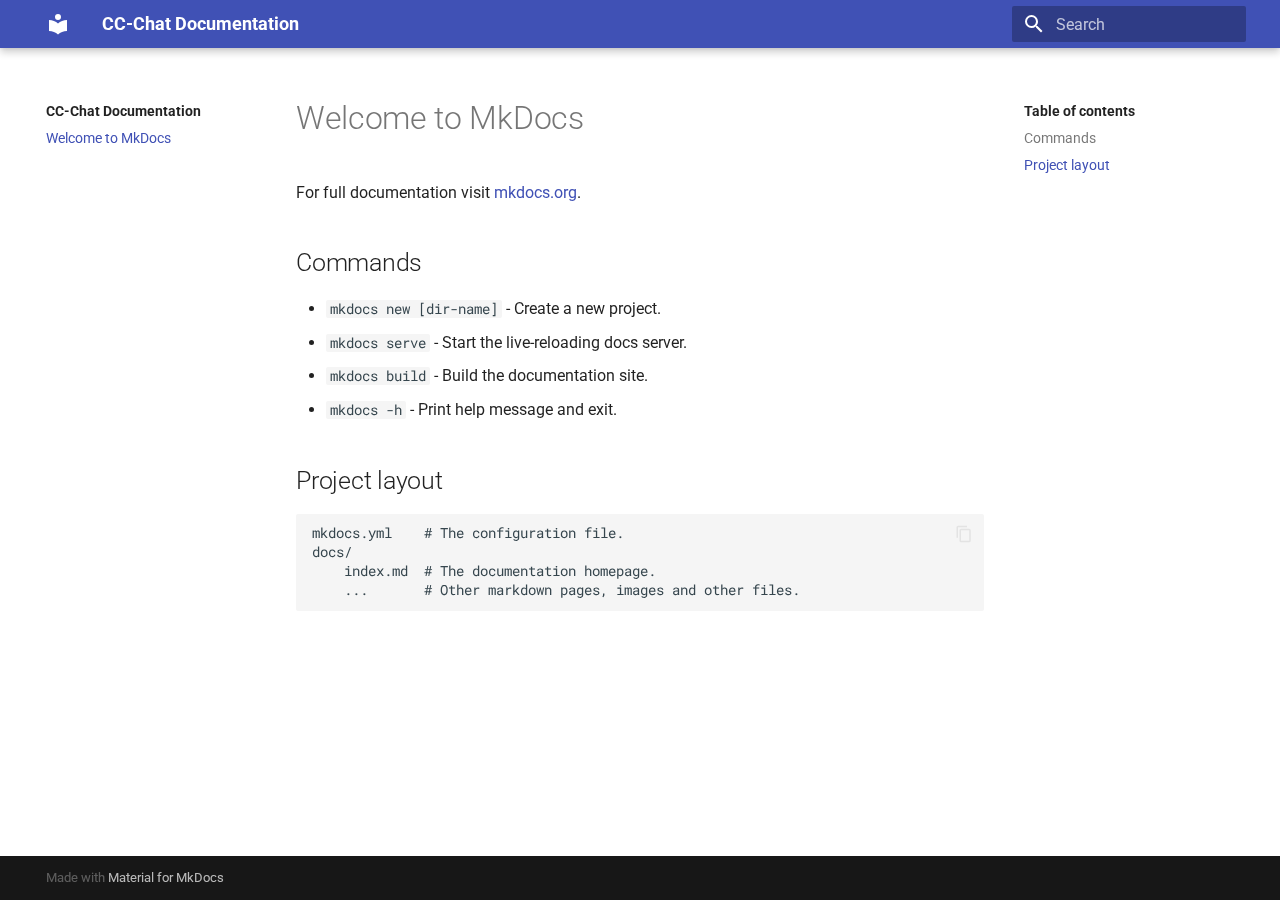
==== index.html @ 6a6eb627 "Deployed a7dd0ce with MkDocs version: 1.3.0" ====
<!doctype html>
<html lang="en" class="no-js">
  <head>
    
      <meta charset="utf-8">
      <meta name="viewport" content="width=device-width,initial-scale=1">
      
      
      
      <link rel="icon" href="assets/images/favicon.png">
      <meta name="generator" content="mkdocs-1.3.0, mkdocs-material-8.2.9">
    
    
      
        <title>CC-Chat Documentation</title>
      
    
    
      <link rel="stylesheet" href="assets/stylesheets/main.120efc48.min.css">
      
        
        <link rel="stylesheet" href="assets/stylesheets/palette.9647289d.min.css">
        
      
    
    
    
      
        
        
        <link rel="preconnect" href="https://fonts.gstatic.com" crossorigin>
        <link rel="stylesheet" href="https://fonts.googleapis.com/css?family=Roboto:300,300i,400,400i,700,700i%7CRoboto+Mono:400,400i,700,700i&display=fallback">
        <style>:root{--md-text-font:"Roboto";--md-code-font:"Roboto Mono"}</style>
      
    
    
    <script>__md_scope=new URL(".",location),__md_get=(e,_=localStorage,t=__md_scope)=>JSON.parse(_.getItem(t.pathname+"."+e)),__md_set=(e,_,t=localStorage,a=__md_scope)=>{try{t.setItem(a.pathname+"."+e,JSON.stringify(_))}catch(e){}}</script>
    
      

    
    
  </head>
  
  
    
    
    
    
    
    <body dir="ltr" data-md-color-scheme="" data-md-color-primary="none" data-md-color-accent="none">
  
    
    
    <input class="md-toggle" data-md-toggle="drawer" type="checkbox" id="__drawer" autocomplete="off">
    <input class="md-toggle" data-md-toggle="search" type="checkbox" id="__search" autocomplete="off">
    <label class="md-overlay" for="__drawer"></label>
    <div data-md-component="skip">
      
        
        <a href="#welcome-to-mkdocs" class="md-skip">
          Skip to content
        </a>
      
    </div>
    <div data-md-component="announce">
      
    </div>
    
    
      

<header class="md-header" data-md-component="header">
  <nav class="md-header__inner md-grid" aria-label="Header">
    <a href="." title="CC-Chat Documentation" class="md-header__button md-logo" aria-label="CC-Chat Documentation" data-md-component="logo">
      
  
  <svg xmlns="http://www.w3.org/2000/svg" viewBox="0 0 24 24"><path d="M12 8a3 3 0 0 0 3-3 3 3 0 0 0-3-3 3 3 0 0 0-3 3 3 3 0 0 0 3 3m0 3.54C9.64 9.35 6.5 8 3 8v11c3.5 0 6.64 1.35 9 3.54 2.36-2.19 5.5-3.54 9-3.54V8c-3.5 0-6.64 1.35-9 3.54Z"/></svg>

    </a>
    <label class="md-header__button md-icon" for="__drawer">
      <svg xmlns="http://www.w3.org/2000/svg" viewBox="0 0 24 24"><path d="M3 6h18v2H3V6m0 5h18v2H3v-2m0 5h18v2H3v-2Z"/></svg>
    </label>
    <div class="md-header__title" data-md-component="header-title">
      <div class="md-header__ellipsis">
        <div class="md-header__topic">
          <span class="md-ellipsis">
            CC-Chat Documentation
          </span>
        </div>
        <div class="md-header__topic" data-md-component="header-topic">
          <span class="md-ellipsis">
            
              Welcome to MkDocs
            
          </span>
        </div>
      </div>
    </div>
    
    
    
      <label class="md-header__button md-icon" for="__search">
        <svg xmlns="http://www.w3.org/2000/svg" viewBox="0 0 24 24"><path d="M9.5 3A6.5 6.5 0 0 1 16 9.5c0 1.61-.59 3.09-1.56 4.23l.27.27h.79l5 5-1.5 1.5-5-5v-.79l-.27-.27A6.516 6.516 0 0 1 9.5 16 6.5 6.5 0 0 1 3 9.5 6.5 6.5 0 0 1 9.5 3m0 2C7 5 5 7 5 9.5S7 14 9.5 14 14 12 14 9.5 12 5 9.5 5Z"/></svg>
      </label>
      <div class="md-search" data-md-component="search" role="dialog">
  <label class="md-search__overlay" for="__search"></label>
  <div class="md-search__inner" role="search">
    <form class="md-search__form" name="search">
      <input type="text" class="md-search__input" name="query" aria-label="Search" placeholder="Search" autocapitalize="off" autocorrect="off" autocomplete="off" spellcheck="false" data-md-component="search-query" required>
      <label class="md-search__icon md-icon" for="__search">
        <svg xmlns="http://www.w3.org/2000/svg" viewBox="0 0 24 24"><path d="M9.5 3A6.5 6.5 0 0 1 16 9.5c0 1.61-.59 3.09-1.56 4.23l.27.27h.79l5 5-1.5 1.5-5-5v-.79l-.27-.27A6.516 6.516 0 0 1 9.5 16 6.5 6.5 0 0 1 3 9.5 6.5 6.5 0 0 1 9.5 3m0 2C7 5 5 7 5 9.5S7 14 9.5 14 14 12 14 9.5 12 5 9.5 5Z"/></svg>
        <svg xmlns="http://www.w3.org/2000/svg" viewBox="0 0 24 24"><path d="M20 11v2H8l5.5 5.5-1.42 1.42L4.16 12l7.92-7.92L13.5 5.5 8 11h12Z"/></svg>
      </label>
      <nav class="md-search__options" aria-label="Search">
        
        <button type="reset" class="md-search__icon md-icon" aria-label="Clear" tabindex="-1">
          <svg xmlns="http://www.w3.org/2000/svg" viewBox="0 0 24 24"><path d="M19 6.41 17.59 5 12 10.59 6.41 5 5 6.41 10.59 12 5 17.59 6.41 19 12 13.41 17.59 19 19 17.59 13.41 12 19 6.41Z"/></svg>
        </button>
      </nav>
      
    </form>
    <div class="md-search__output">
      <div class="md-search__scrollwrap" data-md-scrollfix>
        <div class="md-search-result" data-md-component="search-result">
          <div class="md-search-result__meta">
            Initializing search
          </div>
          <ol class="md-search-result__list"></ol>
        </div>
      </div>
    </div>
  </div>
</div>
    
    
  </nav>
  
</header>
    
    <div class="md-container" data-md-component="container">
      
      
        
          
        
      
      <main class="md-main" data-md-component="main">
        <div class="md-main__inner md-grid">
          
            
              
              <div class="md-sidebar md-sidebar--primary" data-md-component="sidebar" data-md-type="navigation" >
                <div class="md-sidebar__scrollwrap">
                  <div class="md-sidebar__inner">
                    


<nav class="md-nav md-nav--primary" aria-label="Navigation" data-md-level="0">
  <label class="md-nav__title" for="__drawer">
    <a href="." title="CC-Chat Documentation" class="md-nav__button md-logo" aria-label="CC-Chat Documentation" data-md-component="logo">
      
  
  <svg xmlns="http://www.w3.org/2000/svg" viewBox="0 0 24 24"><path d="M12 8a3 3 0 0 0 3-3 3 3 0 0 0-3-3 3 3 0 0 0-3 3 3 3 0 0 0 3 3m0 3.54C9.64 9.35 6.5 8 3 8v11c3.5 0 6.64 1.35 9 3.54 2.36-2.19 5.5-3.54 9-3.54V8c-3.5 0-6.64 1.35-9 3.54Z"/></svg>

    </a>
    CC-Chat Documentation
  </label>
  
  <ul class="md-nav__list" data-md-scrollfix>
    
      
      
      

  
  
    
  
  
    <li class="md-nav__item md-nav__item--active">
      
      <input class="md-nav__toggle md-toggle" data-md-toggle="toc" type="checkbox" id="__toc">
      
      
        
      
      
        <label class="md-nav__link md-nav__link--active" for="__toc">
          Welcome to MkDocs
          <span class="md-nav__icon md-icon"></span>
        </label>
      
      <a href="." class="md-nav__link md-nav__link--active">
        Welcome to MkDocs
      </a>
      
        

<nav class="md-nav md-nav--secondary" aria-label="Table of contents">
  
  
  
    
  
  
    <label class="md-nav__title" for="__toc">
      <span class="md-nav__icon md-icon"></span>
      Table of contents
    </label>
    <ul class="md-nav__list" data-md-component="toc" data-md-scrollfix>
      
        <li class="md-nav__item">
  <a href="#commands" class="md-nav__link">
    Commands
  </a>
  
</li>
      
        <li class="md-nav__item">
  <a href="#project-layout" class="md-nav__link">
    Project layout
  </a>
  
</li>
      
    </ul>
  
</nav>
      
    </li>
  

    
  </ul>
</nav>
                  </div>
                </div>
              </div>
            
            
              
              <div class="md-sidebar md-sidebar--secondary" data-md-component="sidebar" data-md-type="toc" >
                <div class="md-sidebar__scrollwrap">
                  <div class="md-sidebar__inner">
                    

<nav class="md-nav md-nav--secondary" aria-label="Table of contents">
  
  
  
    
  
  
    <label class="md-nav__title" for="__toc">
      <span class="md-nav__icon md-icon"></span>
      Table of contents
    </label>
    <ul class="md-nav__list" data-md-component="toc" data-md-scrollfix>
      
        <li class="md-nav__item">
  <a href="#commands" class="md-nav__link">
    Commands
  </a>
  
</li>
      
        <li class="md-nav__item">
  <a href="#project-layout" class="md-nav__link">
    Project layout
  </a>
  
</li>
      
    </ul>
  
</nav>
                  </div>
                </div>
              </div>
            
          
          <div class="md-content" data-md-component="content">
            <article class="md-content__inner md-typeset">
              
                


<h1 id="welcome-to-mkdocs">Welcome to MkDocs</h1>
<p>For full documentation visit <a href="https://www.mkdocs.org">mkdocs.org</a>.</p>
<h2 id="commands">Commands</h2>
<ul>
<li><code>mkdocs new [dir-name]</code> - Create a new project.</li>
<li><code>mkdocs serve</code> - Start the live-reloading docs server.</li>
<li><code>mkdocs build</code> - Build the documentation site.</li>
<li><code>mkdocs -h</code> - Print help message and exit.</li>
</ul>
<h2 id="project-layout">Project layout</h2>
<pre><code>mkdocs.yml    # The configuration file.
docs/
    index.md  # The documentation homepage.
    ...       # Other markdown pages, images and other files.
</code></pre>

              
            </article>
          </div>
        </div>
        
      </main>
      
        <footer class="md-footer">
  
  <div class="md-footer-meta md-typeset">
    <div class="md-footer-meta__inner md-grid">
      <div class="md-copyright">
  
  
    Made with
    <a href="https://squidfunk.github.io/mkdocs-material/" target="_blank" rel="noopener">
      Material for MkDocs
    </a>
  
</div>
      
    </div>
  </div>
</footer>
      
    </div>
    <div class="md-dialog" data-md-component="dialog">
      <div class="md-dialog__inner md-typeset"></div>
    </div>
    <script id="__config" type="application/json">{"base": ".", "features": [], "search": "assets/javascripts/workers/search.2a1c317c.min.js", "translations": {"clipboard.copied": "Copied to clipboard", "clipboard.copy": "Copy to clipboard", "search.config.lang": "en", "search.config.pipeline": "trimmer, stopWordFilter", "search.config.separator": "[\\s\\-]+", "search.placeholder": "Search", "search.result.more.one": "1 more on this page", "search.result.more.other": "# more on this page", "search.result.none": "No matching documents", "search.result.one": "1 matching document", "search.result.other": "# matching documents", "search.result.placeholder": "Type to start searching", "search.result.term.missing": "Missing", "select.version.title": "Select version"}}</script>
    
    
      <script src="assets/javascripts/bundle.6e54b5cd.min.js"></script>
      
    
  </body>
</html>
---- assets/stylesheets/main.120efc48.min.css ----
@charset "UTF-8";html{-webkit-text-size-adjust:none;-moz-text-size-adjust:none;-ms-text-size-adjust:none;text-size-adjust:none;box-sizing:border-box}*,:after,:before{box-sizing:inherit}@media (prefers-reduced-motion){*,:after,:before{transition:none!important}}body{margin:0}a,button,input,label{-webkit-tap-highlight-color:transparent}a{color:inherit;text-decoration:none}hr{border:0;box-sizing:initial;display:block;height:.05rem;overflow:visible;padding:0}small{font-size:80%}sub,sup{line-height:1em}img{border-style:none}table{border-collapse:initial;border-spacing:0}td,th{font-weight:400;vertical-align:top}button{background:transparent;border:0;font-family:inherit;font-size:inherit;margin:0;padding:0}input{border:0;outline:none}:root{--md-default-fg-color:rgba(0,0,0,.87);--md-default-fg-color--light:rgba(0,0,0,.54);--md-default-fg-color--lighter:rgba(0,0,0,.32);--md-default-fg-color--lightest:rgba(0,0,0,.07);--md-default-bg-color:#fff;--md-default-bg-color--light:hsla(0,0%,100%,.7);--md-default-bg-color--lighter:hsla(0,0%,100%,.3);--md-default-bg-color--lightest:hsla(0,0%,100%,.12);--md-primary-fg-color:#4051b5;--md-primary-fg-color--light:#5d6cc0;--md-primary-fg-color--dark:#303fa1;--md-primary-bg-color:#fff;--md-primary-bg-color--light:hsla(0,0%,100%,.7);--md-accent-fg-color:#526cfe;--md-accent-fg-color--transparent:rgba(82,108,254,.1);--md-accent-bg-color:#fff;--md-accent-bg-color--light:hsla(0,0%,100%,.7);--md-shadow-z1:0 0.2rem 0.5rem rgba(0,0,0,.05),0 0 0.05rem rgba(0,0,0,.1);--md-shadow-z2:0 0.2rem 0.5rem rgba(0,0,0,.1),0 0 0.05rem rgba(0,0,0,.25);--md-shadow-z3:0 0.2rem 0.5rem rgba(0,0,0,.2),0 0 0.05rem rgba(0,0,0,.35)}:root>*{--md-code-fg-color:#36464e;--md-code-bg-color:#f5f5f5;--md-code-hl-color:rgba(255,255,0,.5);--md-code-hl-number-color:#d52a2a;--md-code-hl-special-color:#db1457;--md-code-hl-function-color:#a846b9;--md-code-hl-constant-color:#6e59d9;--md-code-hl-keyword-color:#3f6ec6;--md-code-hl-string-color:#1c7d4d;--md-code-hl-name-color:var(--md-code-fg-color);--md-code-hl-operator-color:var(--md-default-fg-color--light);--md-code-hl-punctuation-color:var(--md-default-fg-color--light);--md-code-hl-comment-color:var(--md-default-fg-color--light);--md-code-hl-generic-color:var(--md-default-fg-color--light);--md-code-hl-variable-color:var(--md-default-fg-color--light);--md-typeset-color:var(--md-default-fg-color);--md-typeset-a-color:var(--md-primary-fg-color);--md-typeset-mark-color:rgba(255,255,0,.5);--md-typeset-del-color:rgba(245,80,61,.15);--md-typeset-ins-color:rgba(11,213,112,.15);--md-typeset-kbd-color:#fafafa;--md-typeset-kbd-accent-color:#fff;--md-typeset-kbd-border-color:#b8b8b8;--md-typeset-table-color:rgba(0,0,0,.12);--md-admonition-fg-color:var(--md-default-fg-color);--md-admonition-bg-color:var(--md-default-bg-color);--md-footer-fg-color:#fff;--md-footer-fg-color--light:hsla(0,0%,100%,.7);--md-footer-fg-color--lighter:hsla(0,0%,100%,.3);--md-footer-bg-color:rgba(0,0,0,.87);--md-footer-bg-color--dark:rgba(0,0,0,.32)}.md-icon svg{fill:currentcolor;display:block;height:1.2rem;width:1.2rem}body{-webkit-font-smoothing:antialiased;-moz-osx-font-smoothing:grayscale;--md-text-font-family:var(--md-text-font,_),-apple-system,BlinkMacSystemFont,Helvetica,Arial,sans-serif;--md-code-font-family:var(--md-code-font,_),SFMono-Regular,Consolas,Menlo,monospace}body,input{font-feature-settings:"kern","liga";font-family:var(--md-text-font-family)}body,code,input,kbd,pre{color:var(--md-typeset-color)}code,kbd,pre{font-feature-settings:"kern";font-family:var(--md-code-font-family)}:root{--md-typeset-table-sort-icon:url('data:image/svg+xml;charset=utf-8,<svg xmlns="http://www.w3.org/2000/svg" viewBox="0 0 24 24"><path d="m18 21-4-4h3V7h-3l4-4 4 4h-3v10h3M2 19v-2h10v2M2 13v-2h7v2M2 7V5h4v2H2Z"/></svg>');--md-typeset-table-sort-icon--asc:url('data:image/svg+xml;charset=utf-8,<svg xmlns="http://www.w3.org/2000/svg" viewBox="0 0 24 24"><path d="M19 17h3l-4 4-4-4h3V3h2M2 17h10v2H2M6 5v2H2V5m0 6h7v2H2v-2Z"/></svg>');--md-typeset-table-sort-icon--desc:url('data:image/svg+xml;charset=utf-8,<svg xmlns="http://www.w3.org/2000/svg" viewBox="0 0 24 24"><path d="M19 7h3l-4-4-4 4h3v14h2M2 17h10v2H2M6 5v2H2V5m0 6h7v2H2v-2Z"/></svg>')}.md-typeset{-webkit-print-color-adjust:exact;color-adjust:exact;font-size:.8rem;line-height:1.6}@media print{.md-typeset{font-size:.68rem}}.md-typeset blockquote,.md-typeset dl,.md-typeset figure,.md-typeset ol,.md-typeset pre,.md-typeset ul{margin-bottom:1em;margin-top:1em}.md-typeset h1{color:var(--md-default-fg-color--light);font-size:2em;line-height:1.3;margin:0 0 1.25em}.md-typeset h1,.md-typeset h2{font-weight:300;letter-spacing:-.01em}.md-typeset h2{font-size:1.5625em;line-height:1.4;margin:1.6em 0 .64em}.md-typeset h3{font-size:1.25em;font-weight:400;letter-spacing:-.01em;line-height:1.5;margin:1.6em 0 .8em}.md-typeset h2+h3{margin-top:.8em}.md-typeset h4{font-weight:700;letter-spacing:-.01em;margin:1em 0}.md-typeset h5,.md-typeset h6{color:var(--md-default-fg-color--light);font-size:.8em;font-weight:700;letter-spacing:-.01em;margin:1.25em 0}.md-typeset h5{text-transform:uppercase}.md-typeset hr{border-bottom:.05rem solid var(--md-default-fg-color--lightest);display:flow-root;margin:1.5em 0}.md-typeset a{color:var(--md-typeset-a-color);word-break:break-word}.md-typeset a,.md-typeset a:before{transition:color 125ms}.md-typeset a:focus,.md-typeset a:hover{color:var(--md-accent-fg-color)}.md-typeset a:focus code,.md-typeset a:hover code{background-color:var(--md-accent-fg-color--transparent)}.md-typeset a code{color:currentcolor;transition:background-color 125ms}.md-typeset a.focus-visible{outline-color:var(--md-accent-fg-color);outline-offset:.2rem}.md-typeset code,.md-typeset kbd,.md-typeset pre{color:var(--md-code-fg-color);direction:ltr}@media print{.md-typeset code,.md-typeset kbd,.md-typeset pre{white-space:pre-wrap}}.md-typeset code{background-color:var(--md-code-bg-color);border-radius:.1rem;-webkit-box-decoration-break:clone;box-decoration-break:clone;font-size:.85em;padding:0 .2941176471em;word-break:break-word}.md-typeset code:not(.focus-visible){-webkit-tap-highlight-color:transparent;outline:none}.md-typeset pre{display:flow-root;line-height:1.4;position:relative}.md-typeset pre>code{-webkit-box-decoration-break:slice;box-decoration-break:slice;box-shadow:none;display:block;margin:0;outline-color:var(--md-accent-fg-color);overflow:auto;padding:.7720588235em 1.1764705882em;scrollbar-color:var(--md-default-fg-color--lighter) transparent;scrollbar-width:thin;touch-action:auto;word-break:normal}.md-typeset pre>code:hover{scrollbar-color:var(--md-accent-fg-color) transparent}.md-typeset pre>code::-webkit-scrollbar{height:.2rem;width:.2rem}.md-typeset pre>code::-webkit-scrollbar-thumb{background-color:var(--md-default-fg-color--lighter)}.md-typeset pre>code::-webkit-scrollbar-thumb:hover{background-color:var(--md-accent-fg-color)}.md-typeset kbd{background-color:var(--md-typeset-kbd-color);border-radius:.1rem;box-shadow:0 .1rem 0 .05rem var(--md-typeset-kbd-border-color),0 .1rem 0 var(--md-typeset-kbd-border-color),0 -.1rem .2rem var(--md-typeset-kbd-accent-color) inset;color:var(--md-default-fg-color);display:inline-block;font-size:.75em;padding:0 .6666666667em;vertical-align:text-top;word-break:break-word}.md-typeset mark{background-color:var(--md-typeset-mark-color);-webkit-box-decoration-break:clone;box-decoration-break:clone;color:inherit;word-break:break-word}.md-typeset abbr{border-bottom:.05rem dotted var(--md-default-fg-color--light);cursor:help;text-decoration:none}@media (hover:none){.md-typeset abbr{position:relative}.md-typeset abbr[title]:-webkit-any(:focus,:hover):after{background-color:var(--md-default-fg-color);border-radius:.1rem;box-shadow:var(--md-shadow-z3);color:var(--md-default-bg-color);content:attr(title);display:inline-block;font-size:.7rem;margin-top:2em;max-width:80%;min-width:-webkit-max-content;min-width:max-content;padding:.2rem .3rem;position:absolute;width:auto}.md-typeset abbr[title]:-moz-any(:focus,:hover):after{background-color:var(--md-default-fg-color);border-radius:.1rem;box-shadow:var(--md-shadow-z3);color:var(--md-default-bg-color);content:attr(title);display:inline-block;font-size:.7rem;margin-top:2em;max-width:80%;min-width:-moz-max-content;min-width:max-content;padding:.2rem .3rem;position:absolute;width:auto}[dir=ltr] .md-typeset abbr[title]:-webkit-any(:focus,:hover):after{left:0}[dir=ltr] .md-typeset abbr[title]:-moz-any(:focus,:hover):after{left:0}[dir=ltr] .md-typeset abbr[title]:is(:focus,:hover):after{left:0}[dir=rtl] .md-typeset abbr[title]:-webkit-any(:focus,:hover):after{right:0}[dir=rtl] .md-typeset abbr[title]:-moz-any(:focus,:hover):after{right:0}[dir=rtl] .md-typeset abbr[title]:is(:focus,:hover):after{right:0}.md-typeset abbr[title]:is(:focus,:hover):after{background-color:var(--md-default-fg-color);border-radius:.1rem;box-shadow:var(--md-shadow-z3);color:var(--md-default-bg-color);content:attr(title);display:inline-block;font-size:.7rem;margin-top:2em;max-width:80%;min-width:-webkit-max-content;min-width:-moz-max-content;min-width:max-content;padding:.2rem .3rem;position:absolute;width:auto}}.md-typeset small{opacity:.75}[dir=ltr] .md-typeset sub,[dir=ltr] .md-typeset sup{margin-left:.078125em}[dir=rtl] .md-typeset sub,[dir=rtl] .md-typeset sup{margin-right:.078125em}[dir=ltr] .md-typeset blockquote{padding-left:.6rem}[dir=rtl] .md-typeset blockquote{padding-right:.6rem}[dir=ltr] .md-typeset blockquote{border-left:.2rem solid var(--md-default-fg-color--lighter)}[dir=rtl] .md-typeset blockquote{border-right:.2rem solid var(--md-default-fg-color--lighter)}.md-typeset blockquote{color:var(--md-default-fg-color--light);margin-left:0;margin-right:0}.md-typeset ul{list-style-type:disc}[dir=ltr] .md-typeset ol,[dir=ltr] .md-typeset ul{margin-left:.625em}[dir=rtl] .md-typeset ol,[dir=rtl] .md-typeset ul{margin-right:.625em}.md-typeset ol,.md-typeset ul{padding:0}.md-typeset ol:not([hidden]),.md-typeset ul:not([hidden]){display:flow-root}.md-typeset ol ol,.md-typeset ul ol{list-style-type:lower-alpha}.md-typeset ol ol ol,.md-typeset ul ol ol{list-style-type:lower-roman}[dir=ltr] .md-typeset ol li,[dir=ltr] .md-typeset ul li{margin-left:1.25em}[dir=rtl] .md-typeset ol li,[dir=rtl] .md-typeset ul li{margin-right:1.25em}.md-typeset ol li,.md-typeset ul li{margin-bottom:.5em}.md-typeset ol li blockquote,.md-typeset ol li p,.md-typeset ul li blockquote,.md-typeset ul li p{margin:.5em 0}.md-typeset ol li:last-child,.md-typeset ul li:last-child{margin-bottom:0}.md-typeset ol li :-webkit-any(ul,ol),.md-typeset ul li :-webkit-any(ul,ol){margin-bottom:.5em;margin-top:.5em}.md-typeset ol li :-moz-any(ul,ol),.md-typeset ul li :-moz-any(ul,ol){margin-bottom:.5em;margin-top:.5em}[dir=ltr] .md-typeset ol li :-webkit-any(ul,ol),[dir=ltr] .md-typeset ul li :-webkit-any(ul,ol){margin-left:.625em}[dir=ltr] .md-typeset ol li :-moz-any(ul,ol),[dir=ltr] .md-typeset ul li :-moz-any(ul,ol){margin-left:.625em}[dir=ltr] .md-typeset ol li :is(ul,ol),[dir=ltr] .md-typeset ul li :is(ul,ol){margin-left:.625em}[dir=rtl] .md-typeset ol li :-webkit-any(ul,ol),[dir=rtl] .md-typeset ul li :-webkit-any(ul,ol){margin-right:.625em}[dir=rtl] .md-typeset ol li :-moz-any(ul,ol),[dir=rtl] .md-typeset ul li :-moz-any(ul,ol){margin-right:.625em}[dir=rtl] .md-typeset ol li :is(ul,ol),[dir=rtl] .md-typeset ul li :is(ul,ol){margin-right:.625em}.md-typeset ol li :is(ul,ol),.md-typeset ul li :is(ul,ol){margin-bottom:.5em;margin-top:.5em}[dir=ltr] .md-typeset dd{margin-left:1.875em}[dir=rtl] .md-typeset dd{margin-right:1.875em}.md-typeset dd{margin-bottom:1.5em;margin-top:1em}.md-typeset img,.md-typeset svg{height:auto;max-width:100%}.md-typeset img[align=left],.md-typeset svg[align=left]{margin:1em 1em 1em 0}.md-typeset img[align=right],.md-typeset svg[align=right]{margin:1em 0 1em 1em}.md-typeset img[align]:only-child,.md-typeset svg[align]:only-child{margin-top:0}.md-typeset img[src$="#only-dark"]{display:none}.md-typeset figure{display:flow-root;margin:1em auto;max-width:100%;text-align:center;width:-webkit-fit-content;width:-moz-fit-content;width:fit-content}.md-typeset figure img{display:block}.md-typeset figcaption{font-style:italic;margin:1em auto;max-width:24rem}.md-typeset iframe{max-width:100%}.md-typeset table:not([class]){background-color:var(--md-default-bg-color);border:.05rem solid var(--md-typeset-table-color);border-radius:.1rem;display:inline-block;font-size:.64rem;max-width:100%;overflow:auto;touch-action:auto}@media print{.md-typeset table:not([class]){display:table}}.md-typeset table:not([class])+*{margin-top:1.5em}.md-typeset table:not([class]) :-webkit-any(th,td)>:first-child{margin-top:0}.md-typeset table:not([class]) :-moz-any(th,td)>:first-child{margin-top:0}.md-typeset table:not([class]) :is(th,td)>:first-child{margin-top:0}.md-typeset table:not([class]) :-webkit-any(th,td)>:last-child{margin-bottom:0}.md-typeset table:not([class]) :-moz-any(th,td)>:last-child{margin-bottom:0}.md-typeset table:not([class]) :is(th,td)>:last-child{margin-bottom:0}.md-typeset table:not([class]) :-webkit-any(th,td):not([align]){text-align:left}.md-typeset table:not([class]) :-moz-any(th,td):not([align]){text-align:left}.md-typeset table:not([class]) :is(th,td):not([align]){text-align:left}[dir=rtl] .md-typeset table:not([class]) :-webkit-any(th,td):not([align]){text-align:right}[dir=rtl] .md-typeset table:not([class]) :-moz-any(th,td):not([align]){text-align:right}[dir=rtl] .md-typeset table:not([class]) :is(th,td):not([align]){text-align:right}.md-typeset table:not([class]) th{font-weight:700;min-width:5rem;padding:.9375em 1.25em;vertical-align:top}.md-typeset table:not([class]) th a{color:inherit}.md-typeset table:not([class]) td{border-top:.05rem solid var(--md-typeset-table-color);padding:.9375em 1.25em;vertical-align:top}.md-typeset table:not([class]) tbody tr{transition:background-color 125ms}.md-typeset table:not([class]) tbody tr:hover{background-color:rgba(0,0,0,.035);box-shadow:0 .05rem 0 var(--md-default-bg-color) inset}.md-typeset table:not([class]) a{word-break:normal}.md-typeset table th[role=columnheader]{cursor:pointer}[dir=ltr] .md-typeset table th[role=columnheader]:after{margin-left:.5em}[dir=rtl] .md-typeset table th[role=columnheader]:after{margin-right:.5em}.md-typeset table th[role=columnheader]:after{content:"";display:inline-block;height:1.2em;-webkit-mask-image:var(--md-typeset-table-sort-icon);mask-image:var(--md-typeset-table-sort-icon);-webkit-mask-repeat:no-repeat;mask-repeat:no-repeat;-webkit-mask-size:contain;mask-size:contain;transition:background-color 125ms;vertical-align:text-bottom;width:1.2em}.md-typeset table th[role=columnheader]:hover:after{background-color:var(--md-default-fg-color--lighter)}.md-typeset table th[role=columnheader][aria-sort=ascending]:after{background-color:var(--md-default-fg-color--light);-webkit-mask-image:var(--md-typeset-table-sort-icon--asc);mask-image:var(--md-typeset-table-sort-icon--asc)}.md-typeset table th[role=columnheader][aria-sort=descending]:after{background-color:var(--md-default-fg-color--light);-webkit-mask-image:var(--md-typeset-table-sort-icon--desc);mask-image:var(--md-typeset-table-sort-icon--desc)}.md-typeset__scrollwrap{margin:1em -.8rem;overflow-x:auto;touch-action:auto}.md-typeset__table{display:inline-block;margin-bottom:.5em;padding:0 .8rem}@media print{.md-typeset__table{display:block}}html .md-typeset__table table{display:table;margin:0;overflow:hidden;width:100%}@media screen and (max-width:44.9375em){.md-content__inner>pre{margin:1em -.8rem}.md-content__inner>pre code{border-radius:0}}.md-banner{background-color:var(--md-footer-bg-color);color:var(--md-footer-fg-color);overflow:auto}@media print{.md-banner{display:none}}.md-banner--warning{background:var(--md-typeset-mark-color);color:var(--md-default-fg-color)}.md-banner__inner{font-size:.7rem;margin:.6rem auto;padding:0 .8rem}html{font-size:125%;height:100%;overflow-x:hidden}@media screen and (min-width:100em){html{font-size:137.5%}}@media screen and (min-width:125em){html{font-size:150%}}body{background-color:var(--md-default-bg-color);display:flex;flex-direction:column;font-size:.5rem;min-height:100%;position:relative;width:100%}@media print{body{display:block}}@media screen and (max-width:59.9375em){body[data-md-state=lock]{position:fixed}}.md-grid{margin-left:auto;margin-right:auto;max-width:61rem}.md-container{display:flex;flex-direction:column;flex-grow:1}@media print{.md-container{display:block}}.md-main{flex-grow:1}.md-main__inner{display:flex;height:100%;margin-top:1.5rem}.md-ellipsis{overflow:hidden;text-overflow:ellipsis;white-space:nowrap}.md-toggle{display:none}.md-option{height:0;opacity:0;position:absolute;width:0}.md-option:checked+label:not([hidden]){display:block}.md-option.focus-visible+label{outline-color:var(--md-accent-fg-color);outline-style:auto}.md-skip{background-color:var(--md-default-fg-color);border-radius:.1rem;color:var(--md-default-bg-color);font-size:.64rem;margin:.5rem;opacity:0;outline-color:var(--md-accent-fg-color);padding:.3rem .5rem;position:fixed;transform:translateY(.4rem);z-index:-1}.md-skip:focus{opacity:1;transform:translateY(0);transition:transform .25s cubic-bezier(.4,0,.2,1),opacity 175ms 75ms;z-index:10}@page{margin:25mm}:root{--md-clipboard-icon:url('data:image/svg+xml;charset=utf-8,<svg xmlns="http://www.w3.org/2000/svg" viewBox="0 0 24 24"><path d="M19 21H8V7h11m0-2H8a2 2 0 0 0-2 2v14a2 2 0 0 0 2 2h11a2 2 0 0 0 2-2V7a2 2 0 0 0-2-2m-3-4H4a2 2 0 0 0-2 2v14h2V3h12V1Z"/></svg>')}.md-clipboard{border-radius:.1rem;color:var(--md-default-fg-color--lightest);cursor:pointer;height:1.5em;outline-color:var(--md-accent-fg-color);outline-offset:.1rem;position:absolute;right:.5em;top:.5em;transition:color .25s;width:1.5em;z-index:1}@media print{.md-clipboard{display:none}}.md-clipboard:not(.focus-visible){-webkit-tap-highlight-color:transparent;outline:none}:hover>.md-clipboard{color:var(--md-default-fg-color--light)}.md-clipboard:-webkit-any(:focus,:hover){color:var(--md-accent-fg-color)}.md-clipboard:-moz-any(:focus,:hover){color:var(--md-accent-fg-color)}.md-clipboard:is(:focus,:hover){color:var(--md-accent-fg-color)}.md-clipboard:after{background-color:currentcolor;content:"";display:block;height:1.125em;margin:0 auto;-webkit-mask-image:var(--md-clipboard-icon);mask-image:var(--md-clipboard-icon);-webkit-mask-repeat:no-repeat;mask-repeat:no-repeat;-webkit-mask-size:contain;mask-size:contain;width:1.125em}.md-clipboard--inline{cursor:pointer}.md-clipboard--inline code{transition:color .25s,background-color .25s}.md-clipboard--inline:-webkit-any(:focus,:hover) code{background-color:var(--md-accent-fg-color--transparent);color:var(--md-accent-fg-color)}.md-clipboard--inline:-moz-any(:focus,:hover) code{background-color:var(--md-accent-fg-color--transparent);color:var(--md-accent-fg-color)}.md-clipboard--inline:is(:focus,:hover) code{background-color:var(--md-accent-fg-color--transparent);color:var(--md-accent-fg-color)}.md-content{flex-grow:1;min-width:0}.md-content__inner{margin:0 .8rem 1.2rem;padding-top:.6rem}@media screen and (min-width:76.25em){[dir=ltr] .md-sidebar--primary:not([hidden])~.md-content>.md-content__inner{margin-left:1.2rem}[dir=ltr] .md-sidebar--secondary:not([hidden])~.md-content>.md-content__inner,[dir=rtl] .md-sidebar--primary:not([hidden])~.md-content>.md-content__inner{margin-right:1.2rem}[dir=rtl] .md-sidebar--secondary:not([hidden])~.md-content>.md-content__inner{margin-left:1.2rem}}.md-content__inner:before{content:"";display:block;height:.4rem}.md-content__inner>:last-child{margin-bottom:0}[dir=ltr] .md-content__button{margin-left:.4rem}[dir=rtl] .md-content__button{margin-right:.4rem}.md-content__button{float:right;margin:.4rem 0;padding:0}@media print{.md-content__button{display:none}}[dir=rtl] .md-content__button{float:left}.md-typeset .md-content__button{color:var(--md-default-fg-color--lighter)}.md-content__button svg{display:inline;vertical-align:top}[dir=rtl] .md-content__button svg{transform:scaleX(-1)}[dir=ltr] .md-dialog{right:.8rem}[dir=rtl] .md-dialog{left:.8rem}.md-dialog{background-color:var(--md-default-fg-color);border-radius:.1rem;bottom:.8rem;box-shadow:var(--md-shadow-z3);min-width:11.1rem;opacity:0;padding:.4rem .6rem;pointer-events:none;position:fixed;transform:translateY(100%);transition:transform 0ms .4s,opacity .4s;z-index:4}@media print{.md-dialog{display:none}}.md-dialog[data-md-state=open]{opacity:1;pointer-events:auto;transform:translateY(0);transition:transform .4s cubic-bezier(.075,.85,.175,1),opacity .4s}.md-dialog__inner{color:var(--md-default-bg-color);font-size:.7rem}.md-footer{background-color:var(--md-footer-bg-color);color:var(--md-footer-fg-color)}@media print{.md-footer{display:none}}.md-footer__inner{display:flex;justify-content:space-between;overflow:auto;padding:.2rem}.md-footer__link{display:flex;flex-grow:0.01;outline-color:var(--md-accent-fg-color);overflow:hidden;padding-bottom:.4rem;padding-top:1.4rem;transition:opacity .25s}.md-footer__link:-webkit-any(:focus,:hover){opacity:.7}.md-footer__link:-moz-any(:focus,:hover){opacity:.7}.md-footer__link:is(:focus,:hover){opacity:.7}[dir=rtl] .md-footer__link svg{transform:scaleX(-1)}@media screen and (max-width:44.9375em){.md-footer__link--prev .md-footer__title{display:none}}[dir=ltr] .md-footer__link--next{margin-left:auto}[dir=rtl] .md-footer__link--next{margin-right:auto}.md-footer__link--next{text-align:right}[dir=rtl] .md-footer__link--next{text-align:left}.md-footer__title{flex-grow:1;font-size:.9rem;line-height:2.4rem;max-width:calc(100% - 2.4rem);padding:0 1rem;position:relative}.md-footer__button{margin:.2rem;padding:.4rem}.md-footer__direction{font-size:.64rem;left:0;margin-top:-1rem;opacity:.7;padding:0 1rem;position:absolute;right:0}.md-footer-meta{background-color:var(--md-footer-bg-color--dark)}.md-footer-meta__inner{display:flex;flex-wrap:wrap;justify-content:space-between;padding:.2rem}html .md-footer-meta.md-typeset a{color:var(--md-footer-fg-color--light)}html .md-footer-meta.md-typeset a:-webkit-any(:focus,:hover){color:var(--md-footer-fg-color)}html .md-footer-meta.md-typeset a:-moz-any(:focus,:hover){color:var(--md-footer-fg-color)}html .md-footer-meta.md-typeset a:is(:focus,:hover){color:var(--md-footer-fg-color)}.md-copyright{color:var(--md-footer-fg-color--lighter);font-size:.64rem;margin:auto .6rem;padding:.4rem 0;width:100%}@media screen and (min-width:45em){.md-copyright{width:auto}}.md-copyright__highlight{color:var(--md-footer-fg-color--light)}.md-social{margin:0 .4rem;padding:.2rem 0 .6rem}@media screen and (min-width:45em){.md-social{padding:.6rem 0}}.md-social__link{display:inline-block;height:1.6rem;text-align:center;width:1.6rem}.md-social__link:before{line-height:1.9}.md-social__link svg{fill:currentcolor;max-height:.8rem;vertical-align:-25%}.md-typeset .md-button{border:.1rem solid;border-radius:.1rem;color:var(--md-primary-fg-color);cursor:pointer;display:inline-block;font-weight:700;padding:.625em 2em;transition:color 125ms,background-color 125ms,border-color 125ms}.md-typeset .md-button--primary{background-color:var(--md-primary-fg-color);border-color:var(--md-primary-fg-color);color:var(--md-primary-bg-color)}.md-typeset .md-button:-webkit-any(:focus,:hover){background-color:var(--md-accent-fg-color);border-color:var(--md-accent-fg-color);color:var(--md-accent-bg-color)}.md-typeset .md-button:-moz-any(:focus,:hover){background-color:var(--md-accent-fg-color);border-color:var(--md-accent-fg-color);color:var(--md-accent-bg-color)}.md-typeset .md-button:is(:focus,:hover){background-color:var(--md-accent-fg-color);border-color:var(--md-accent-fg-color);color:var(--md-accent-bg-color)}[dir=ltr] .md-typeset .md-input{border-top-left-radius:.1rem}[dir=ltr] .md-typeset .md-input,[dir=rtl] .md-typeset .md-input{border-top-right-radius:.1rem}[dir=rtl] .md-typeset .md-input{border-top-left-radius:.1rem}.md-typeset .md-input{border-bottom:.1rem solid var(--md-default-fg-color--lighter);box-shadow:var(--md-shadow-z1);font-size:.8rem;height:1.8rem;padding:0 .6rem;transition:border .25s,box-shadow .25s}.md-typeset .md-input:-webkit-any(:focus,:hover){border-bottom-color:var(--md-accent-fg-color);box-shadow:var(--md-shadow-z2)}.md-typeset .md-input:-moz-any(:focus,:hover){border-bottom-color:var(--md-accent-fg-color);box-shadow:var(--md-shadow-z2)}.md-typeset .md-input:is(:focus,:hover){border-bottom-color:var(--md-accent-fg-color);box-shadow:var(--md-shadow-z2)}.md-typeset .md-input--stretch{width:100%}.md-header{background-color:var(--md-primary-fg-color);box-shadow:0 0 .2rem transparent,0 .2rem .4rem transparent;color:var(--md-primary-bg-color);left:0;position:-webkit-sticky;position:sticky;right:0;top:0;z-index:4}@media print{.md-header{display:none}}.md-header[data-md-state=shadow]{box-shadow:0 0 .2rem rgba(0,0,0,.1),0 .2rem .4rem rgba(0,0,0,.2);transition:transform .25s cubic-bezier(.1,.7,.1,1),box-shadow .25s}.md-header[data-md-state=hidden]{transform:translateY(-100%);transition:transform .25s cubic-bezier(.8,0,.6,1),box-shadow .25s}.md-header__inner{align-items:center;display:flex;padding:0 .2rem}.md-header__button{color:currentcolor;cursor:pointer;margin:.2rem;outline-color:var(--md-accent-fg-color);padding:.4rem;position:relative;transition:opacity .25s;vertical-align:middle;z-index:1}.md-header__button:hover{opacity:.7}.md-header__button:not([hidden]){display:inline-block}.md-header__button:not(.focus-visible){-webkit-tap-highlight-color:transparent;outline:none}.md-header__button.md-logo{margin:.2rem;padding:.4rem}@media screen and (max-width:76.1875em){.md-header__button.md-logo{display:none}}.md-header__button.md-logo :-webkit-any(img,svg){fill:currentcolor;display:block;height:1.2rem;width:auto}.md-header__button.md-logo :-moz-any(img,svg){fill:currentcolor;display:block;height:1.2rem;width:auto}.md-header__button.md-logo :is(img,svg){fill:currentcolor;display:block;height:1.2rem;width:auto}@media screen and (min-width:60em){.md-header__button[for=__search]{display:none}}.no-js .md-header__button[for=__search]{display:none}[dir=rtl] .md-header__button[for=__search] svg{transform:scaleX(-1)}@media screen and (min-width:76.25em){.md-header__button[for=__drawer]{display:none}}.md-header__topic{display:flex;max-width:100%;position:absolute;transition:transform .4s cubic-bezier(.1,.7,.1,1),opacity .15s}.md-header__topic+.md-header__topic{opacity:0;pointer-events:none;transform:translateX(1.25rem);transition:transform .4s cubic-bezier(1,.7,.1,.1),opacity .15s;z-index:-1}[dir=rtl] .md-header__topic+.md-header__topic{transform:translateX(-1.25rem)}.md-header__topic:first-child{font-weight:700}[dir=ltr] .md-header__title{margin-right:.4rem}[dir=rtl] .md-header__title{margin-left:.4rem}[dir=ltr] .md-header__title{margin-left:1rem}[dir=rtl] .md-header__title{margin-right:1rem}.md-header__title{flex-grow:1;font-size:.9rem;height:2.4rem;line-height:2.4rem}.md-header__title[data-md-state=active] .md-header__topic{opacity:0;pointer-events:none;transform:translateX(-1.25rem);transition:transform .4s cubic-bezier(1,.7,.1,.1),opacity .15s;z-index:-1}[dir=rtl] .md-header__title[data-md-state=active] .md-header__topic{transform:translateX(1.25rem)}.md-header__title[data-md-state=active] .md-header__topic+.md-header__topic{opacity:1;pointer-events:auto;transform:translateX(0);transition:transform .4s cubic-bezier(.1,.7,.1,1),opacity .15s;z-index:0}.md-header__title>.md-header__ellipsis{height:100%;position:relative;width:100%}.md-header__option{display:flex;flex-shrink:0;max-width:100%;transition:max-width 0ms .25s,opacity .25s .25s;white-space:nowrap}[data-md-toggle=search]:checked~.md-header .md-header__option{max-width:0;opacity:0;transition:max-width 0ms,opacity 0ms}.md-header__source{display:none}@media screen and (min-width:60em){[dir=ltr] .md-header__source{margin-left:1rem}[dir=rtl] .md-header__source{margin-right:1rem}.md-header__source{display:block;max-width:11.7rem;width:11.7rem}}@media screen and (min-width:76.25em){[dir=ltr] .md-header__source{margin-left:1.4rem}[dir=rtl] .md-header__source{margin-right:1.4rem}}:root{--md-nav-icon--prev:url('data:image/svg+xml;charset=utf-8,<svg xmlns="http://www.w3.org/2000/svg" viewBox="0 0 24 24"><path d="M20 11v2H8l5.5 5.5-1.42 1.42L4.16 12l7.92-7.92L13.5 5.5 8 11h12Z"/></svg>');--md-nav-icon--next:url('data:image/svg+xml;charset=utf-8,<svg xmlns="http://www.w3.org/2000/svg" viewBox="0 0 24 24"><path d="M8.59 16.58 13.17 12 8.59 7.41 10 6l6 6-6 6-1.41-1.42Z"/></svg>');--md-toc-icon:url('data:image/svg+xml;charset=utf-8,<svg xmlns="http://www.w3.org/2000/svg" viewBox="0 0 24 24"><path d="M3 9h14V7H3v2m0 4h14v-2H3v2m0 4h14v-2H3v2m16 0h2v-2h-2v2m0-10v2h2V7h-2m0 6h2v-2h-2v2Z"/></svg>')}.md-nav{font-size:.7rem;line-height:1.3}.md-nav__title{display:block;font-weight:700;overflow:hidden;padding:0 .6rem;text-overflow:ellipsis}.md-nav__title .md-nav__button{display:none}.md-nav__title .md-nav__button img{height:100%;width:auto}.md-nav__title .md-nav__button.md-logo :-webkit-any(img,svg){fill:currentcolor;display:block;height:2.4rem;max-width:100%;object-fit:contain;width:auto}.md-nav__title .md-nav__button.md-logo :-moz-any(img,svg){fill:currentcolor;display:block;height:2.4rem;max-width:100%;object-fit:contain;width:auto}.md-nav__title .md-nav__button.md-logo :is(img,svg){fill:currentcolor;display:block;height:2.4rem;max-width:100%;object-fit:contain;width:auto}.md-nav__list{list-style:none;margin:0;padding:0}.md-nav__item{padding:0 .6rem}[dir=ltr] .md-nav__item .md-nav__item{padding-right:0}[dir=rtl] .md-nav__item .md-nav__item{padding-left:0}.md-nav__link{align-items:center;cursor:pointer;display:flex;justify-content:space-between;margin-top:.625em;overflow:hidden;scroll-snap-align:start;text-overflow:ellipsis;transition:color 125ms}.md-nav__link[data-md-state=blur]{color:var(--md-default-fg-color--light)}.md-nav__item .md-nav__link--active{color:var(--md-typeset-a-color)}.md-nav__item .md-nav__link--index [href]{width:100%}.md-nav__link:-webkit-any(:focus,:hover){color:var(--md-accent-fg-color)}.md-nav__link:-moz-any(:focus,:hover){color:var(--md-accent-fg-color)}.md-nav__link:is(:focus,:hover){color:var(--md-accent-fg-color)}.md-nav__link.focus-visible{outline-color:var(--md-accent-fg-color);outline-offset:.2rem}.md-nav--primary .md-nav__link[for=__toc]{display:none}.md-nav--primary .md-nav__link[for=__toc] .md-icon:after{background-color:currentcolor;display:block;height:100%;-webkit-mask-image:var(--md-toc-icon);mask-image:var(--md-toc-icon);width:100%}.md-nav--primary .md-nav__link[for=__toc]~.md-nav{display:none}.md-nav__link>*{cursor:pointer;display:flex}.md-nav__icon{flex-shrink:0}.md-nav__source{display:none}@media screen and (max-width:76.1875em){.md-nav--primary,.md-nav--primary .md-nav{background-color:var(--md-default-bg-color);display:flex;flex-direction:column;height:100%;left:0;position:absolute;right:0;top:0;z-index:1}.md-nav--primary :-webkit-any(.md-nav__title,.md-nav__item){font-size:.8rem;line-height:1.5}.md-nav--primary :-moz-any(.md-nav__title,.md-nav__item){font-size:.8rem;line-height:1.5}.md-nav--primary :is(.md-nav__title,.md-nav__item){font-size:.8rem;line-height:1.5}.md-nav--primary .md-nav__title{background-color:var(--md-default-fg-color--lightest);color:var(--md-default-fg-color--light);cursor:pointer;font-weight:400;height:5.6rem;line-height:2.4rem;padding:3rem .8rem .2rem;position:relative;white-space:nowrap}[dir=ltr] .md-nav--primary .md-nav__title .md-nav__icon{left:.4rem}[dir=rtl] .md-nav--primary .md-nav__title .md-nav__icon{right:.4rem}.md-nav--primary .md-nav__title .md-nav__icon{display:block;height:1.2rem;margin:.2rem;position:absolute;top:.4rem;width:1.2rem}.md-nav--primary .md-nav__title .md-nav__icon:after{background-color:currentcolor;content:"";display:block;height:100%;-webkit-mask-image:var(--md-nav-icon--prev);mask-image:var(--md-nav-icon--prev);-webkit-mask-repeat:no-repeat;mask-repeat:no-repeat;-webkit-mask-size:contain;mask-size:contain;width:100%}.md-nav--primary .md-nav__title~.md-nav__list{background-color:var(--md-default-bg-color);box-shadow:0 .05rem 0 var(--md-default-fg-color--lightest) inset;overflow-y:auto;-ms-scroll-snap-type:y mandatory;scroll-snap-type:y mandatory;touch-action:pan-y}.md-nav--primary .md-nav__title~.md-nav__list>:first-child{border-top:0}.md-nav--primary .md-nav__title[for=__drawer]{background-color:var(--md-primary-fg-color);color:var(--md-primary-bg-color);font-weight:700}.md-nav--primary .md-nav__title .md-logo{display:block;left:.2rem;margin:.2rem;padding:.4rem;position:absolute;right:.2rem;top:.2rem}.md-nav--primary .md-nav__list{flex:1}.md-nav--primary .md-nav__item{border-top:.05rem solid var(--md-default-fg-color--lightest);padding:0}.md-nav--primary .md-nav__item--active>.md-nav__link{color:var(--md-typeset-a-color)}.md-nav--primary .md-nav__item--active>.md-nav__link:-webkit-any(:focus,:hover){color:var(--md-accent-fg-color)}.md-nav--primary .md-nav__item--active>.md-nav__link:-moz-any(:focus,:hover){color:var(--md-accent-fg-color)}.md-nav--primary .md-nav__item--active>.md-nav__link:is(:focus,:hover){color:var(--md-accent-fg-color)}.md-nav--primary .md-nav__link{margin-top:0;padding:.6rem .8rem}[dir=ltr] .md-nav--primary .md-nav__link .md-nav__icon{margin-right:-.2rem}[dir=rtl] .md-nav--primary .md-nav__link .md-nav__icon{margin-left:-.2rem}.md-nav--primary .md-nav__link .md-nav__icon{font-size:1.2rem;height:1.2rem;width:1.2rem}.md-nav--primary .md-nav__link .md-nav__icon:after{background-color:currentcolor;content:"";display:block;height:100%;-webkit-mask-image:var(--md-nav-icon--next);mask-image:var(--md-nav-icon--next);-webkit-mask-repeat:no-repeat;mask-repeat:no-repeat;-webkit-mask-size:contain;mask-size:contain;width:100%}[dir=rtl] .md-nav--primary .md-nav__icon:after{transform:scale(-1)}.md-nav--primary .md-nav--secondary .md-nav{background-color:initial;position:static}[dir=ltr] .md-nav--primary .md-nav--secondary .md-nav .md-nav__link{padding-left:1.4rem}[dir=rtl] .md-nav--primary .md-nav--secondary .md-nav .md-nav__link{padding-right:1.4rem}[dir=ltr] .md-nav--primary .md-nav--secondary .md-nav .md-nav .md-nav__link{padding-left:2rem}[dir=rtl] .md-nav--primary .md-nav--secondary .md-nav .md-nav .md-nav__link{padding-right:2rem}[dir=ltr] .md-nav--primary .md-nav--secondary .md-nav .md-nav .md-nav .md-nav__link{padding-left:2.6rem}[dir=rtl] .md-nav--primary .md-nav--secondary .md-nav .md-nav .md-nav .md-nav__link{padding-right:2.6rem}[dir=ltr] .md-nav--primary .md-nav--secondary .md-nav .md-nav .md-nav .md-nav .md-nav__link{padding-left:3.2rem}[dir=rtl] .md-nav--primary .md-nav--secondary .md-nav .md-nav .md-nav .md-nav .md-nav__link{padding-right:3.2rem}.md-nav--secondary{background-color:initial}.md-nav__toggle~.md-nav{display:flex;opacity:0;transform:translateX(100%);transition:transform .25s cubic-bezier(.8,0,.6,1),opacity 125ms 50ms}[dir=rtl] .md-nav__toggle~.md-nav{transform:translateX(-100%)}.md-nav__toggle:checked~.md-nav{opacity:1;transform:translateX(0);transition:transform .25s cubic-bezier(.4,0,.2,1),opacity 125ms 125ms}.md-nav__toggle:checked~.md-nav>.md-nav__list{-webkit-backface-visibility:hidden;backface-visibility:hidden}}@media screen and (max-width:59.9375em){.md-nav--primary .md-nav__link[for=__toc]{display:flex}.md-nav--primary .md-nav__link[for=__toc] .md-icon:after{content:""}.md-nav--primary .md-nav__link[for=__toc]+.md-nav__link{display:none}.md-nav--primary .md-nav__link[for=__toc]~.md-nav{display:flex}.md-nav__source{background-color:var(--md-primary-fg-color--dark);color:var(--md-primary-bg-color);display:block;padding:0 .2rem}}@media screen and (min-width:60em) and (max-width:76.1875em){.md-nav--integrated .md-nav__link[for=__toc]{display:flex}.md-nav--integrated .md-nav__link[for=__toc] .md-icon:after{content:""}.md-nav--integrated .md-nav__link[for=__toc]+.md-nav__link{display:none}.md-nav--integrated .md-nav__link[for=__toc]~.md-nav{display:flex}}@media screen and (min-width:60em){.md-nav--secondary .md-nav__title[for=__toc]{scroll-snap-align:start}.md-nav--secondary .md-nav__title .md-nav__icon{display:none}}@media screen and (min-width:76.25em){.md-nav{transition:max-height .25s cubic-bezier(.86,0,.07,1)}.md-nav--primary .md-nav__title[for=__drawer]{scroll-snap-align:start}.md-nav--primary .md-nav__title .md-nav__icon,.md-nav__toggle~.md-nav{display:none}.md-nav__toggle:-webkit-any(:checked,:indeterminate)~.md-nav{display:block}.md-nav__toggle:-moz-any(:checked,:indeterminate)~.md-nav{display:block}.md-nav__toggle:is(:checked,:indeterminate)~.md-nav{display:block}.md-nav__item--nested>.md-nav>.md-nav__title{display:none}.md-nav__item--section{display:block;margin:1.25em 0}.md-nav__item--section:last-child{margin-bottom:0}.md-nav__item--section>.md-nav__link{font-weight:700;pointer-events:none}.md-nav__item--section>.md-nav__link--index [href]{pointer-events:auto}.md-nav__item--section>.md-nav__link .md-nav__icon{display:none}.md-nav__item--section>.md-nav{display:block}.md-nav__item--section>.md-nav>.md-nav__list>.md-nav__item{padding:0}.md-nav__icon{border-radius:100%;float:right;height:.9rem;transition:background-color .25s,transform .25s;width:.9rem}[dir=rtl] .md-nav__icon{float:left;transform:rotate(180deg)}.md-nav__icon:hover{background-color:var(--md-accent-fg-color--transparent)}.md-nav__icon:after{background-color:currentcolor;content:"";display:inline-block;height:100%;-webkit-mask-image:var(--md-nav-icon--next);mask-image:var(--md-nav-icon--next);-webkit-mask-repeat:no-repeat;mask-repeat:no-repeat;-webkit-mask-size:contain;mask-size:contain;vertical-align:-.1rem;width:100%}.md-nav__item--nested .md-nav__toggle:checked~.md-nav__link .md-nav__icon,.md-nav__item--nested .md-nav__toggle:indeterminate~.md-nav__link .md-nav__icon{transform:rotate(90deg)}.md-nav--lifted>.md-nav__list>.md-nav__item,.md-nav--lifted>.md-nav__list>.md-nav__item--nested,.md-nav--lifted>.md-nav__title{display:none}.md-nav--lifted>.md-nav__list>.md-nav__item--active{display:block;padding:0}.md-nav--lifted>.md-nav__list>.md-nav__item--active>.md-nav__link{font-weight:700;margin-top:0;padding:0 .6rem;pointer-events:none}.md-nav--lifted>.md-nav__list>.md-nav__item--active>.md-nav__link--index [href]{pointer-events:auto}.md-nav--lifted>.md-nav__list>.md-nav__item--active>.md-nav__link .md-nav__icon{display:none}.md-nav--lifted .md-nav[data-md-level="1"]{display:block}[dir=ltr] .md-nav--lifted .md-nav[data-md-level="1"]>.md-nav__list>.md-nav__item{padding-right:.6rem}[dir=rtl] .md-nav--lifted .md-nav[data-md-level="1"]>.md-nav__list>.md-nav__item{padding-left:.6rem}.md-nav--integrated>.md-nav__list>.md-nav__item--active:not(.md-nav__item--nested){padding:0 .6rem}.md-nav--integrated>.md-nav__list>.md-nav__item--active:not(.md-nav__item--nested)>.md-nav__link{padding:0}[dir=ltr] .md-nav--integrated>.md-nav__list>.md-nav__item--active .md-nav--secondary{border-left:.05rem solid var(--md-primary-fg-color)}[dir=rtl] .md-nav--integrated>.md-nav__list>.md-nav__item--active .md-nav--secondary{border-right:.05rem solid var(--md-primary-fg-color)}.md-nav--integrated>.md-nav__list>.md-nav__item--active .md-nav--secondary{display:block;margin-bottom:1.25em}.md-nav--integrated>.md-nav__list>.md-nav__item--active .md-nav--secondary>.md-nav__title{display:none}}:root{--md-search-result-icon:url('data:image/svg+xml;charset=utf-8,<svg xmlns="http://www.w3.org/2000/svg" viewBox="0 0 24 24"><path d="M14 2H6a2 2 0 0 0-2 2v16a2 2 0 0 0 2 2h7c-.41-.25-.8-.56-1.14-.9-.33-.33-.61-.7-.86-1.1H6V4h7v5h5v1.18c.71.16 1.39.43 2 .82V8l-6-6m6.31 16.9c1.33-2.11.69-4.9-1.4-6.22-2.11-1.33-4.91-.68-6.22 1.4-1.34 2.11-.69 4.89 1.4 6.22 1.46.93 3.32.93 4.79.02L22 23.39 23.39 22l-3.08-3.1m-3.81.1a2.5 2.5 0 0 1-2.5-2.5 2.5 2.5 0 0 1 2.5-2.5 2.5 2.5 0 0 1 2.5 2.5 2.5 2.5 0 0 1-2.5 2.5Z"/></svg>')}.md-search{position:relative}@media screen and (min-width:60em){.md-search{padding:.2rem 0}}.no-js .md-search{display:none}.md-search__overlay{opacity:0;z-index:1}@media screen and (max-width:59.9375em){[dir=ltr] .md-search__overlay{left:-2.2rem}[dir=rtl] .md-search__overlay{right:-2.2rem}.md-search__overlay{background-color:var(--md-default-bg-color);border-radius:1rem;height:2rem;overflow:hidden;pointer-events:none;position:absolute;top:-1rem;transform-origin:center;transition:transform .3s .1s,opacity .2s .2s;width:2rem}[data-md-toggle=search]:checked~.md-header .md-search__overlay{opacity:1;transition:transform .4s,opacity .1s}}@media screen and (min-width:60em){[dir=ltr] .md-search__overlay{left:0}[dir=rtl] .md-search__overlay{right:0}.md-search__overlay{background-color:rgba(0,0,0,.54);cursor:pointer;height:0;position:fixed;top:0;transition:width 0ms .25s,height 0ms .25s,opacity .25s;width:0}[data-md-toggle=search]:checked~.md-header .md-search__overlay{height:200vh;opacity:1;transition:width 0ms,height 0ms,opacity .25s;width:100%}}@media screen and (max-width:29.9375em){[data-md-toggle=search]:checked~.md-header .md-search__overlay{transform:scale(45)}}@media screen and (min-width:30em) and (max-width:44.9375em){[data-md-toggle=search]:checked~.md-header .md-search__overlay{transform:scale(60)}}@media screen and (min-width:45em) and (max-width:59.9375em){[data-md-toggle=search]:checked~.md-header .md-search__overlay{transform:scale(75)}}.md-search__inner{-webkit-backface-visibility:hidden;backface-visibility:hidden}@media screen and (max-width:59.9375em){[dir=ltr] .md-search__inner{left:0}[dir=rtl] .md-search__inner{right:0}.md-search__inner{height:0;opacity:0;overflow:hidden;position:fixed;top:0;transform:translateX(5%);transition:width 0ms .3s,height 0ms .3s,transform .15s cubic-bezier(.4,0,.2,1) .15s,opacity .15s .15s;width:0;z-index:2}[dir=rtl] .md-search__inner{transform:translateX(-5%)}[data-md-toggle=search]:checked~.md-header .md-search__inner{height:100%;opacity:1;transform:translateX(0);transition:width 0ms 0ms,height 0ms 0ms,transform .15s cubic-bezier(.1,.7,.1,1) .15s,opacity .15s .15s;width:100%}}@media screen and (min-width:60em){.md-search__inner{float:right;padding:.1rem 0;position:relative;transition:width .25s cubic-bezier(.1,.7,.1,1);width:11.7rem}[dir=rtl] .md-search__inner{float:left}}@media screen and (min-width:60em) and (max-width:76.1875em){[data-md-toggle=search]:checked~.md-header .md-search__inner{width:23.4rem}}@media screen and (min-width:76.25em){[data-md-toggle=search]:checked~.md-header .md-search__inner{width:34.4rem}}.md-search__form{background-color:var(--md-default-bg-color);box-shadow:0 0 .6rem transparent;height:2.4rem;position:relative;transition:color .25s,background-color .25s;z-index:2}@media screen and (min-width:60em){.md-search__form{background-color:rgba(0,0,0,.26);border-radius:.1rem;height:1.8rem}.md-search__form:hover{background-color:hsla(0,0%,100%,.12)}}[data-md-toggle=search]:checked~.md-header .md-search__form{background-color:var(--md-default-bg-color);border-radius:.1rem .1rem 0 0;box-shadow:0 0 .6rem rgba(0,0,0,.07);color:var(--md-default-fg-color)}[dir=ltr] .md-search__input{padding-left:3.6rem;padding-right:2.2rem}[dir=rtl] .md-search__input{padding-left:2.2rem;padding-right:3.6rem}.md-search__input{background:transparent;font-size:.9rem;height:100%;position:relative;text-overflow:ellipsis;width:100%;z-index:2}.md-search__input::-moz-placeholder{-moz-transition:color .25s;transition:color .25s}.md-search__input::-ms-input-placeholder{-ms-transition:color .25s;transition:color .25s}.md-search__input::placeholder{transition:color .25s}.md-search__input::-moz-placeholder{color:var(--md-default-fg-color--light)}.md-search__input::-ms-input-placeholder{color:var(--md-default-fg-color--light)}.md-search__input::placeholder,.md-search__input~.md-search__icon{color:var(--md-default-fg-color--light)}.md-search__input::-ms-clear{display:none}@media screen and (max-width:59.9375em){.md-search__input{font-size:.9rem;height:2.4rem;width:100%}}@media screen and (min-width:60em){[dir=ltr] .md-search__input{padding-left:2.2rem}[dir=rtl] .md-search__input{padding-right:2.2rem}.md-search__input{color:inherit;font-size:.8rem}.md-search__input::-moz-placeholder{color:var(--md-primary-bg-color--light)}.md-search__input::-ms-input-placeholder{color:var(--md-primary-bg-color--light)}.md-search__input::placeholder{color:var(--md-primary-bg-color--light)}.md-search__input+.md-search__icon{color:var(--md-primary-bg-color)}[data-md-toggle=search]:checked~.md-header .md-search__input{text-overflow:clip}[data-md-toggle=search]:checked~.md-header .md-search__input::-moz-placeholder{color:var(--md-default-fg-color--light)}[data-md-toggle=search]:checked~.md-header .md-search__input::-ms-input-placeholder{color:var(--md-default-fg-color--light)}[data-md-toggle=search]:checked~.md-header .md-search__input+.md-search__icon,[data-md-toggle=search]:checked~.md-header .md-search__input::placeholder{color:var(--md-default-fg-color--light)}}.md-search__icon{cursor:pointer;display:inline-block;height:1.2rem;transition:color .25s,opacity .25s;width:1.2rem}.md-search__icon:hover{opacity:.7}[dir=ltr] .md-search__icon[for=__search]{left:.5rem}[dir=rtl] .md-search__icon[for=__search]{right:.5rem}.md-search__icon[for=__search]{position:absolute;top:.3rem;z-index:2}[dir=rtl] .md-search__icon[for=__search] svg{transform:scaleX(-1)}@media screen and (max-width:59.9375em){[dir=ltr] .md-search__icon[for=__search]{left:.8rem}[dir=rtl] .md-search__icon[for=__search]{right:.8rem}.md-search__icon[for=__search]{top:.6rem}.md-search__icon[for=__search] svg:first-child{display:none}}@media screen and (min-width:60em){.md-search__icon[for=__search]{pointer-events:none}.md-search__icon[for=__search] svg:last-child{display:none}}[dir=ltr] .md-search__options{right:.5rem}[dir=rtl] .md-search__options{left:.5rem}.md-search__options{pointer-events:none;position:absolute;top:.3rem;z-index:2}@media screen and (max-width:59.9375em){[dir=ltr] .md-search__options{right:.8rem}[dir=rtl] .md-search__options{left:.8rem}.md-search__options{top:.6rem}}[dir=ltr] .md-search__options>*{margin-left:.2rem}[dir=rtl] .md-search__options>*{margin-right:.2rem}.md-search__options>*{color:var(--md-default-fg-color--light);opacity:0;transform:scale(.75);transition:transform .15s cubic-bezier(.1,.7,.1,1),opacity .15s}.md-search__options>:not(.focus-visible){-webkit-tap-highlight-color:transparent;outline:none}[data-md-toggle=search]:checked~.md-header .md-search__input:valid~.md-search__options>*{opacity:1;pointer-events:auto;transform:scale(1)}[data-md-toggle=search]:checked~.md-header .md-search__input:valid~.md-search__options>:hover{opacity:.7}[dir=ltr] .md-search__suggest{padding-left:3.6rem;padding-right:2.2rem}[dir=rtl] .md-search__suggest{padding-left:2.2rem;padding-right:3.6rem}.md-search__suggest{align-items:center;color:var(--md-default-fg-color--lighter);display:flex;font-size:.9rem;height:100%;opacity:0;position:absolute;top:0;transition:opacity 50ms;white-space:nowrap;width:100%}@media screen and (min-width:60em){[dir=ltr] .md-search__suggest{padding-left:2.2rem}[dir=rtl] .md-search__suggest{padding-right:2.2rem}.md-search__suggest{font-size:.8rem}}[data-md-toggle=search]:checked~.md-header .md-search__suggest{opacity:1;transition:opacity .3s .1s}[dir=ltr] .md-search__output{border-bottom-left-radius:.1rem}[dir=ltr] .md-search__output,[dir=rtl] .md-search__output{border-bottom-right-radius:.1rem}[dir=rtl] .md-search__output{border-bottom-left-radius:.1rem}.md-search__output{overflow:hidden;position:absolute;width:100%;z-index:1}@media screen and (max-width:59.9375em){.md-search__output{bottom:0;top:2.4rem}}@media screen and (min-width:60em){.md-search__output{opacity:0;top:1.9rem;transition:opacity .4s}[data-md-toggle=search]:checked~.md-header .md-search__output{box-shadow:var(--md-shadow-z3);opacity:1}}.md-search__scrollwrap{-webkit-backface-visibility:hidden;backface-visibility:hidden;background-color:var(--md-default-bg-color);height:100%;overflow-y:auto;touch-action:pan-y}@media (-webkit-max-device-pixel-ratio:1),(max-resolution:1dppx){.md-search__scrollwrap{transform:translateZ(0)}}@media screen and (min-width:60em) and (max-width:76.1875em){.md-search__scrollwrap{width:23.4rem}}@media screen and (min-width:76.25em){.md-search__scrollwrap{width:34.4rem}}@media screen and (min-width:60em){.md-search__scrollwrap{max-height:0;scrollbar-color:var(--md-default-fg-color--lighter) transparent;scrollbar-width:thin}[data-md-toggle=search]:checked~.md-header .md-search__scrollwrap{max-height:75vh}.md-search__scrollwrap:hover{scrollbar-color:var(--md-accent-fg-color) transparent}.md-search__scrollwrap::-webkit-scrollbar{height:.2rem;width:.2rem}.md-search__scrollwrap::-webkit-scrollbar-thumb{background-color:var(--md-default-fg-color--lighter)}.md-search__scrollwrap::-webkit-scrollbar-thumb:hover{background-color:var(--md-accent-fg-color)}}.md-search-result{color:var(--md-default-fg-color);word-break:break-word}.md-search-result__meta{background-color:var(--md-default-fg-color--lightest);color:var(--md-default-fg-color--light);font-size:.64rem;line-height:1.8rem;padding:0 .8rem;scroll-snap-align:start}@media screen and (min-width:60em){[dir=ltr] .md-search-result__meta{padding-left:2.2rem}[dir=rtl] .md-search-result__meta{padding-right:2.2rem}}.md-search-result__list{list-style:none;margin:0;padding:0}.md-search-result__item{box-shadow:0 -.05rem var(--md-default-fg-color--lightest)}.md-search-result__item:first-child{box-shadow:none}.md-search-result__link{display:block;outline:none;scroll-snap-align:start;transition:background-color .25s}.md-search-result__link:-webkit-any(:focus,:hover){background-color:var(--md-accent-fg-color--transparent)}.md-search-result__link:-moz-any(:focus,:hover){background-color:var(--md-accent-fg-color--transparent)}.md-search-result__link:is(:focus,:hover){background-color:var(--md-accent-fg-color--transparent)}.md-search-result__link:last-child p:last-child{margin-bottom:.6rem}.md-search-result__more summary{color:var(--md-typeset-a-color);cursor:pointer;display:block;font-size:.64rem;outline:none;padding:.75em .8rem;scroll-snap-align:start;transition:color .25s,background-color .25s}@media screen and (min-width:60em){[dir=ltr] .md-search-result__more summary{padding-left:2.2rem}[dir=rtl] .md-search-result__more summary{padding-right:2.2rem}}.md-search-result__more summary:-webkit-any(:focus,:hover){background-color:var(--md-accent-fg-color--transparent);color:var(--md-accent-fg-color)}.md-search-result__more summary:-moz-any(:focus,:hover){background-color:var(--md-accent-fg-color--transparent);color:var(--md-accent-fg-color)}.md-search-result__more summary:is(:focus,:hover){background-color:var(--md-accent-fg-color--transparent);color:var(--md-accent-fg-color)}.md-search-result__more summary::marker{display:none}.md-search-result__more summary::-webkit-details-marker{display:none}.md-search-result__more summary~*>*{opacity:.65}.md-search-result__article{overflow:hidden;padding:0 .8rem;position:relative}@media screen and (min-width:60em){[dir=ltr] .md-search-result__article{padding-left:2.2rem}[dir=rtl] .md-search-result__article{padding-right:2.2rem}}.md-search-result__article--document .md-search-result__title{font-size:.8rem;font-weight:400;line-height:1.4;margin:.55rem 0}[dir=ltr] .md-search-result__icon{left:0}[dir=rtl] .md-search-result__icon{right:0}.md-search-result__icon{color:var(--md-default-fg-color--light);height:1.2rem;margin:.5rem;position:absolute;width:1.2rem}@media screen and (max-width:59.9375em){.md-search-result__icon{display:none}}.md-search-result__icon:after{background-color:currentcolor;content:"";display:inline-block;height:100%;-webkit-mask-image:var(--md-search-result-icon);mask-image:var(--md-search-result-icon);-webkit-mask-repeat:no-repeat;mask-repeat:no-repeat;-webkit-mask-size:contain;mask-size:contain;width:100%}[dir=rtl] .md-search-result__icon:after{transform:scaleX(-1)}.md-search-result__title{font-size:.64rem;font-weight:700;line-height:1.6;margin:.5em 0}.md-search-result__teaser{-webkit-box-orient:vertical;-webkit-line-clamp:2;color:var(--md-default-fg-color--light);display:-webkit-box;font-size:.64rem;line-height:1.6;margin:.5em 0;max-height:2rem;overflow:hidden;text-overflow:ellipsis}@media screen and (max-width:44.9375em){.md-search-result__teaser{-webkit-line-clamp:3;max-height:3rem}}@media screen and (min-width:60em) and (max-width:76.1875em){.md-search-result__teaser{-webkit-line-clamp:3;max-height:3rem}}.md-search-result__teaser mark{background-color:initial;text-decoration:underline}.md-search-result__terms{font-size:.64rem;font-style:italic;margin:.5em 0}.md-search-result mark{background-color:initial;color:var(--md-accent-fg-color)}.md-select{position:relative;z-index:1}.md-select__inner{background-color:var(--md-default-bg-color);border-radius:.1rem;box-shadow:var(--md-shadow-z2);color:var(--md-default-fg-color);left:50%;margin-top:.2rem;max-height:0;opacity:0;position:absolute;top:calc(100% - .2rem);transform:translate3d(-50%,.3rem,0);transition:transform .25s 375ms,opacity .25s .25s,max-height 0ms .5s}.md-select:-webkit-any(:focus-within,:hover) .md-select__inner{max-height:10rem;opacity:1;transform:translate3d(-50%,0,0);-webkit-transition:transform .25s cubic-bezier(.1,.7,.1,1),opacity .25s,max-height 0ms;transition:transform .25s cubic-bezier(.1,.7,.1,1),opacity .25s,max-height 0ms}.md-select:-moz-any(:focus-within,:hover) .md-select__inner{max-height:10rem;opacity:1;transform:translate3d(-50%,0,0);-moz-transition:transform .25s cubic-bezier(.1,.7,.1,1),opacity .25s,max-height 0ms;transition:transform .25s cubic-bezier(.1,.7,.1,1),opacity .25s,max-height 0ms}.md-select:is(:focus-within,:hover) .md-select__inner{max-height:10rem;opacity:1;transform:translate3d(-50%,0,0);transition:transform .25s cubic-bezier(.1,.7,.1,1),opacity .25s,max-height 0ms}.md-select__inner:after{border-bottom:.2rem solid transparent;border-bottom-color:var(--md-default-bg-color);border-left:.2rem solid transparent;border-right:.2rem solid transparent;border-top:0;content:"";height:0;left:50%;margin-left:-.2rem;margin-top:-.2rem;position:absolute;top:0;width:0}.md-select__list{border-radius:.1rem;font-size:.8rem;list-style-type:none;margin:0;max-height:inherit;overflow:auto;padding:0}.md-select__item{line-height:1.8rem}[dir=ltr] .md-select__link{padding-left:.6rem;padding-right:1.2rem}[dir=rtl] .md-select__link{padding-left:1.2rem;padding-right:.6rem}.md-select__link{cursor:pointer;display:block;outline:none;scroll-snap-align:start;transition:background-color .25s,color .25s;width:100%}.md-select__link:-webkit-any(:focus,:hover){color:var(--md-accent-fg-color)}.md-select__link:-moz-any(:focus,:hover){color:var(--md-accent-fg-color)}.md-select__link:is(:focus,:hover){color:var(--md-accent-fg-color)}.md-select__link:focus{background-color:var(--md-default-fg-color--lightest)}.md-sidebar{align-self:flex-start;flex-shrink:0;padding:1.2rem 0;position:-webkit-sticky;position:sticky;top:2.4rem;width:12.1rem}@media print{.md-sidebar{display:none}}@media screen and (max-width:76.1875em){[dir=ltr] .md-sidebar--primary{left:-12.1rem}[dir=rtl] .md-sidebar--primary{right:-12.1rem}.md-sidebar--primary{background-color:var(--md-default-bg-color);display:block;height:100%;position:fixed;top:0;transform:translateX(0);transition:transform .25s cubic-bezier(.4,0,.2,1),box-shadow .25s;width:12.1rem;z-index:5}[data-md-toggle=drawer]:checked~.md-container .md-sidebar--primary{box-shadow:var(--md-shadow-z3);transform:translateX(12.1rem)}[dir=rtl] [data-md-toggle=drawer]:checked~.md-container .md-sidebar--primary{transform:translateX(-12.1rem)}.md-sidebar--primary .md-sidebar__scrollwrap{bottom:0;left:0;margin:0;overflow:hidden;position:absolute;right:0;-ms-scroll-snap-type:none;scroll-snap-type:none;top:0}}@media screen and (min-width:76.25em){.md-sidebar{height:0}.no-js .md-sidebar{height:auto}}.md-sidebar--secondary{display:none;order:2}@media screen and (min-width:60em){.md-sidebar--secondary{height:0}.no-js .md-sidebar--secondary{height:auto}.md-sidebar--secondary:not([hidden]){display:block}.md-sidebar--secondary .md-sidebar__scrollwrap{touch-action:pan-y}}.md-sidebar__scrollwrap{-webkit-backface-visibility:hidden;backface-visibility:hidden;margin:0 .2rem;overflow-y:auto;scrollbar-color:var(--md-default-fg-color--lighter) transparent;scrollbar-width:thin}.md-sidebar__scrollwrap:hover{scrollbar-color:var(--md-accent-fg-color) transparent}.md-sidebar__scrollwrap::-webkit-scrollbar{height:.2rem;width:.2rem}.md-sidebar__scrollwrap::-webkit-scrollbar-thumb{background-color:var(--md-default-fg-color--lighter)}.md-sidebar__scrollwrap::-webkit-scrollbar-thumb:hover{background-color:var(--md-accent-fg-color)}@media screen and (max-width:76.1875em){.md-overlay{background-color:rgba(0,0,0,.54);height:0;opacity:0;position:fixed;top:0;transition:width 0ms .25s,height 0ms .25s,opacity .25s;width:0;z-index:5}[data-md-toggle=drawer]:checked~.md-overlay{height:100%;opacity:1;transition:width 0ms,height 0ms,opacity .25s;width:100%}}@-webkit-keyframes facts{0%{height:0}to{height:.65rem}}@keyframes facts{0%{height:0}to{height:.65rem}}@-webkit-keyframes fact{0%{opacity:0;transform:translateY(100%)}50%{opacity:0}to{opacity:1;transform:translateY(0)}}@keyframes fact{0%{opacity:0;transform:translateY(100%)}50%{opacity:0}to{opacity:1;transform:translateY(0)}}:root{--md-source-forks-icon:url('data:image/svg+xml;charset=utf-8,<svg xmlns="http://www.w3.org/2000/svg" viewBox="0 0 16 16"><path fill-rule="evenodd" d="M5 3.25a.75.75 0 1 1-1.5 0 .75.75 0 0 1 1.5 0zm0 2.122a2.25 2.25 0 1 0-1.5 0v.878A2.25 2.25 0 0 0 5.75 8.5h1.5v2.128a2.251 2.251 0 1 0 1.5 0V8.5h1.5a2.25 2.25 0 0 0 2.25-2.25v-.878a2.25 2.25 0 1 0-1.5 0v.878a.75.75 0 0 1-.75.75h-4.5A.75.75 0 0 1 5 6.25v-.878zm3.75 7.378a.75.75 0 1 1-1.5 0 .75.75 0 0 1 1.5 0zm3-8.75a.75.75 0 1 0 0-1.5.75.75 0 0 0 0 1.5z"/></svg>');--md-source-repositories-icon:url('data:image/svg+xml;charset=utf-8,<svg xmlns="http://www.w3.org/2000/svg" viewBox="0 0 16 16"><path fill-rule="evenodd" d="M2 2.5A2.5 2.5 0 0 1 4.5 0h8.75a.75.75 0 0 1 .75.75v12.5a.75.75 0 0 1-.75.75h-2.5a.75.75 0 1 1 0-1.5h1.75v-2h-8a1 1 0 0 0-.714 1.7.75.75 0 0 1-1.072 1.05A2.495 2.495 0 0 1 2 11.5v-9zm10.5-1V9h-8c-.356 0-.694.074-1 .208V2.5a1 1 0 0 1 1-1h8zM5 12.25v3.25a.25.25 0 0 0 .4.2l1.45-1.087a.25.25 0 0 1 .3 0L8.6 15.7a.25.25 0 0 0 .4-.2v-3.25a.25.25 0 0 0-.25-.25h-3.5a.25.25 0 0 0-.25.25z"/></svg>');--md-source-stars-icon:url('data:image/svg+xml;charset=utf-8,<svg xmlns="http://www.w3.org/2000/svg" viewBox="0 0 16 16"><path fill-rule="evenodd" d="M8 .25a.75.75 0 0 1 .673.418l1.882 3.815 4.21.612a.75.75 0 0 1 .416 1.279l-3.046 2.97.719 4.192a.75.75 0 0 1-1.088.791L8 12.347l-3.766 1.98a.75.75 0 0 1-1.088-.79l.72-4.194L.818 6.374a.75.75 0 0 1 .416-1.28l4.21-.611L7.327.668A.75.75 0 0 1 8 .25zm0 2.445L6.615 5.5a.75.75 0 0 1-.564.41l-3.097.45 2.24 2.184a.75.75 0 0 1 .216.664l-.528 3.084 2.769-1.456a.75.75 0 0 1 .698 0l2.77 1.456-.53-3.084a.75.75 0 0 1 .216-.664l2.24-2.183-3.096-.45a.75.75 0 0 1-.564-.41L8 2.694v.001z"/></svg>');--md-source-version-icon:url('data:image/svg+xml;charset=utf-8,<svg xmlns="http://www.w3.org/2000/svg" viewBox="0 0 16 16"><path fill-rule="evenodd" d="M2.5 7.775V2.75a.25.25 0 0 1 .25-.25h5.025a.25.25 0 0 1 .177.073l6.25 6.25a.25.25 0 0 1 0 .354l-5.025 5.025a.25.25 0 0 1-.354 0l-6.25-6.25a.25.25 0 0 1-.073-.177zm-1.5 0V2.75C1 1.784 1.784 1 2.75 1h5.025c.464 0 .91.184 1.238.513l6.25 6.25a1.75 1.75 0 0 1 0 2.474l-5.026 5.026a1.75 1.75 0 0 1-2.474 0l-6.25-6.25A1.75 1.75 0 0 1 1 7.775zM6 5a1 1 0 1 0 0 2 1 1 0 0 0 0-2z"/></svg>')}.md-source{-webkit-backface-visibility:hidden;backface-visibility:hidden;display:block;font-size:.65rem;line-height:1.2;outline-color:var(--md-accent-fg-color);transition:opacity .25s;white-space:nowrap}.md-source:hover{opacity:.7}.md-source__icon{display:inline-block;height:2.4rem;vertical-align:middle;width:2rem}[dir=ltr] .md-source__icon svg{margin-left:.6rem}[dir=rtl] .md-source__icon svg{margin-right:.6rem}.md-source__icon svg{margin-top:.6rem}[dir=ltr] .md-source__icon+.md-source__repository{margin-left:-2rem}[dir=rtl] .md-source__icon+.md-source__repository{margin-right:-2rem}[dir=ltr] .md-source__icon+.md-source__repository{padding-left:2rem}[dir=rtl] .md-source__icon+.md-source__repository{padding-right:2rem}[dir=ltr] .md-source__repository{margin-left:.6rem}[dir=rtl] .md-source__repository{margin-right:.6rem}.md-source__repository{display:inline-block;max-width:calc(100% - 1.2rem);overflow:hidden;text-overflow:ellipsis;vertical-align:middle}.md-source__facts{font-size:.55rem;list-style-type:none;margin:.1rem 0 0;opacity:.75;overflow:hidden;padding:0}[data-md-state=done] .md-source__facts{-webkit-animation:facts .25s ease-in;animation:facts .25s ease-in}.md-source__fact{display:inline-block}[data-md-state=done] .md-source__fact{-webkit-animation:fact .4s ease-out;animation:fact .4s ease-out}[dir=ltr] .md-source__fact:before{margin-right:.1rem}[dir=rtl] .md-source__fact:before{margin-left:.1rem}.md-source__fact:before{background-color:currentcolor;content:"";display:inline-block;height:.6rem;-webkit-mask-repeat:no-repeat;mask-repeat:no-repeat;-webkit-mask-size:contain;mask-size:contain;vertical-align:text-top;width:.6rem}[dir=ltr] .md-source__fact:nth-child(1n+2):before{margin-left:.4rem}[dir=rtl] .md-source__fact:nth-child(1n+2):before{margin-right:.4rem}.md-source__fact--version:before{-webkit-mask-image:var(--md-source-version-icon);mask-image:var(--md-source-version-icon)}.md-source__fact--stars:before{-webkit-mask-image:var(--md-source-stars-icon);mask-image:var(--md-source-stars-icon)}.md-source__fact--forks:before{-webkit-mask-image:var(--md-source-forks-icon);mask-image:var(--md-source-forks-icon)}.md-source__fact--repositories:before{-webkit-mask-image:var(--md-source-repositories-icon);mask-image:var(--md-source-repositories-icon)}.md-tabs{background-color:var(--md-primary-fg-color);color:var(--md-primary-bg-color);overflow:auto;width:100%}@media print{.md-tabs{display:none}}@media screen and (max-width:76.1875em){.md-tabs{display:none}}.md-tabs[data-md-state=hidden]{pointer-events:none}[dir=ltr] .md-tabs__list{margin-left:.2rem}[dir=rtl] .md-tabs__list{margin-right:.2rem}.md-tabs__list{contain:content;list-style:none;margin:0;padding:0;white-space:nowrap}.md-tabs__item{display:inline-block;height:2.4rem;padding-left:.6rem;padding-right:.6rem}.md-tabs__link{-webkit-backface-visibility:hidden;backface-visibility:hidden;display:block;font-size:.7rem;margin-top:.8rem;opacity:.7;outline-color:var(--md-accent-fg-color);outline-offset:.2rem;transition:transform .4s cubic-bezier(.1,.7,.1,1),opacity .25s}.md-tabs__link--active,.md-tabs__link:-webkit-any(:focus,:hover){color:inherit;opacity:1}.md-tabs__link--active,.md-tabs__link:-moz-any(:focus,:hover){color:inherit;opacity:1}.md-tabs__link--active,.md-tabs__link:is(:focus,:hover){color:inherit;opacity:1}.md-tabs__item:nth-child(2) .md-tabs__link{transition-delay:20ms}.md-tabs__item:nth-child(3) .md-tabs__link{transition-delay:40ms}.md-tabs__item:nth-child(4) .md-tabs__link{transition-delay:60ms}.md-tabs__item:nth-child(5) .md-tabs__link{transition-delay:80ms}.md-tabs__item:nth-child(6) .md-tabs__link{transition-delay:.1s}.md-tabs__item:nth-child(7) .md-tabs__link{transition-delay:.12s}.md-tabs__item:nth-child(8) .md-tabs__link{transition-delay:.14s}.md-tabs__item:nth-child(9) .md-tabs__link{transition-delay:.16s}.md-tabs__item:nth-child(10) .md-tabs__link{transition-delay:.18s}.md-tabs__item:nth-child(11) .md-tabs__link{transition-delay:.2s}.md-tabs__item:nth-child(12) .md-tabs__link{transition-delay:.22s}.md-tabs__item:nth-child(13) .md-tabs__link{transition-delay:.24s}.md-tabs__item:nth-child(14) .md-tabs__link{transition-delay:.26s}.md-tabs__item:nth-child(15) .md-tabs__link{transition-delay:.28s}.md-tabs__item:nth-child(16) .md-tabs__link{transition-delay:.3s}.md-tabs[data-md-state=hidden] .md-tabs__link{opacity:0;transform:translateY(50%);transition:transform 0ms .1s,opacity .1s}.md-tags{margin-bottom:.75em}[dir=ltr] .md-tag{margin-right:.5em}[dir=rtl] .md-tag{margin-left:.5em}.md-tag{background:var(--md-default-fg-color--lightest);border-radius:.4rem;display:inline-block;font-size:.64rem;font-weight:700;line-height:1.6;margin-bottom:.5em;padding:.3125em .9375em}.md-tag[href]{-webkit-tap-highlight-color:transparent;color:inherit;outline:none;transition:color 125ms,background-color 125ms}.md-tag[href]:focus,.md-tag[href]:hover{background-color:var(--md-accent-fg-color);color:var(--md-accent-bg-color)}[id]>.md-tag{vertical-align:text-top}@-webkit-keyframes pulse{0%{box-shadow:0 0 0 0 var(--md-default-fg-color--lightest)}75%{box-shadow:0 0 0 .625em transparent}to{box-shadow:0 0 0 0 transparent}}@keyframes pulse{0%{box-shadow:0 0 0 0 var(--md-default-fg-color--lightest)}75%{box-shadow:0 0 0 .625em transparent}to{box-shadow:0 0 0 0 transparent}}:root{--md-tooltip-width:20rem}.md-tooltip{-webkit-backface-visibility:hidden;backface-visibility:hidden;background-color:var(--md-default-bg-color);border-radius:.1rem;box-shadow:var(--md-shadow-z2);color:var(--md-default-fg-color);left:clamp(var(--md-tooltip-0,0rem) + .8rem,var(--md-tooltip-x),(100vw + var(--md-tooltip-0,0rem) + .8rem - var(--md-tooltip-width) - 2 * .8rem));max-height:0;max-width:calc(100vw - 1.6rem);opacity:0;position:absolute;top:var(--md-tooltip-y);transform:translateY(-.4rem);transition:transform 0ms .25s,opacity .25s,max-height 0ms .25s,z-index .25s;width:var(--md-tooltip-width);z-index:0}:focus-within>.md-tooltip{max-height:1000%;opacity:1;transform:translateY(0);transition:transform .25s cubic-bezier(.1,.7,.1,1),opacity .25s,max-height .25s,z-index 0ms}.focus-visible>.md-tooltip{outline:var(--md-accent-fg-color) auto}.md-tooltip__inner{font-size:.64rem;padding:.8rem}.md-tooltip__inner.md-typeset>:first-child{margin-top:0}.md-tooltip__inner.md-typeset>:last-child{margin-bottom:0}.md-annotation{outline:none;white-space:normal}[dir=rtl] .md-annotation{direction:rtl}.md-annotation:not([hidden]){display:inline-block;line-height:1.325}.md-annotation:focus-within>*{z-index:2}.md-annotation__inner{font-family:var(--md-text-font-family);top:calc(var(--md-tooltip-y) + 1.2ch)}:not(:focus-within)>.md-annotation__inner{pointer-events:none;-webkit-user-select:none;-moz-user-select:none;-ms-user-select:none;user-select:none}.md-annotation__index{color:#fff;cursor:pointer;margin:0 1ch;position:relative;transition:z-index .25s;-webkit-user-select:none;-moz-user-select:none;-ms-user-select:none;user-select:none;z-index:0}.md-annotation__index:after{-webkit-animation:pulse 2s infinite;animation:pulse 2s infinite;background-color:var(--md-default-fg-color--lighter);border-radius:2ch;content:"";height:2.2ch;left:-.126em;margin:0 -.4ch;padding:0 .4ch;position:absolute;transition:color .25s,background-color .25s;width:calc(100% + 1.2ch);width:max(2.2ch,100% + 1.2ch);z-index:-1}@media (prefers-reduced-motion){.md-annotation__index:after{-webkit-animation:none;animation:none}}:-webkit-any(:focus-within,:hover)>.md-annotation__index:after{background-color:var(--md-accent-fg-color)}:-moz-any(:focus-within,:hover)>.md-annotation__index:after{background-color:var(--md-accent-fg-color)}:is(:focus-within,:hover)>.md-annotation__index:after{background-color:var(--md-accent-fg-color)}:focus-within>.md-annotation__index:after{-webkit-animation:none;animation:none;transition:color .25s,background-color .25s}.md-annotation__index [data-md-annotation-id]{display:inline-block;line-height:90%}.md-annotation__index [data-md-annotation-id]:before{content:attr(data-md-annotation-id);display:inline-block;padding-bottom:.1em;transition:transform .4s cubic-bezier(.1,.7,.1,1);vertical-align:.0625em}@media not print{.md-annotation__index [data-md-annotation-id]:before{content:"+"}:focus-within>.md-annotation__index [data-md-annotation-id]:before{transform:rotate(45deg)}}:-webkit-any(:focus-within,:hover)>.md-annotation__index{color:var(--md-accent-bg-color)}:-moz-any(:focus-within,:hover)>.md-annotation__index{color:var(--md-accent-bg-color)}:is(:focus-within,:hover)>.md-annotation__index{color:var(--md-accent-bg-color)}:focus-within>.md-annotation__index{-webkit-animation:none;animation:none;transition:none}[dir=ltr] .md-top{margin-left:50%}[dir=rtl] .md-top{margin-right:50%}.md-top{background-color:var(--md-default-bg-color);border-radius:1.6rem;box-shadow:var(--md-shadow-z2);color:var(--md-default-fg-color--light);font-size:.7rem;outline:none;padding:.4rem .8rem;position:fixed;top:3.2rem;transform:translate(-50%);transition:color 125ms,background-color 125ms,transform 125ms cubic-bezier(.4,0,.2,1),opacity 125ms;z-index:2}@media print{.md-top{display:none}}[dir=rtl] .md-top{transform:translate(50%)}.md-top[data-md-state=hidden]{opacity:0;pointer-events:none;transform:translate(-50%,.2rem);transition-duration:0ms}[dir=rtl] .md-top[data-md-state=hidden]{transform:translate(50%,.2rem)}.md-top:-webkit-any(:focus,:hover){background-color:var(--md-accent-fg-color);color:var(--md-accent-bg-color)}.md-top:-moz-any(:focus,:hover){background-color:var(--md-accent-fg-color);color:var(--md-accent-bg-color)}.md-top:is(:focus,:hover){background-color:var(--md-accent-fg-color);color:var(--md-accent-bg-color)}.md-top svg{display:inline-block;vertical-align:-.5em}@-webkit-keyframes hoverfix{0%{pointer-events:none}}@keyframes hoverfix{0%{pointer-events:none}}:root{--md-version-icon:url('data:image/svg+xml;charset=utf-8,<svg xmlns="http://www.w3.org/2000/svg" viewBox="0 0 320 512"><!--! Font Awesome Free 6.1.1 by @fontawesome - https://fontawesome.com License - https://fontawesome.com/license/free (Icons: CC BY 4.0, Fonts: SIL OFL 1.1, Code: MIT License) Copyright 2022 Fonticons, Inc.--><path d="m310.6 246.6-127.1 128c-7.1 6.3-15.3 9.4-23.5 9.4s-16.38-3.125-22.63-9.375l-127.1-128C.224 237.5-2.516 223.7 2.438 211.8S19.07 192 32 192h255.1c12.94 0 24.62 7.781 29.58 19.75s3.12 25.75-6.08 34.85z"/></svg>')}.md-version{flex-shrink:0;font-size:.8rem;height:2.4rem}[dir=ltr] .md-version__current{margin-left:1.4rem;margin-right:.4rem}[dir=rtl] .md-version__current{margin-left:.4rem;margin-right:1.4rem}.md-version__current{color:inherit;cursor:pointer;outline:none;position:relative;top:.05rem}[dir=ltr] .md-version__current:after{margin-left:.4rem}[dir=rtl] .md-version__current:after{margin-right:.4rem}.md-version__current:after{background-color:currentcolor;content:"";display:inline-block;height:.6rem;-webkit-mask-image:var(--md-version-icon);mask-image:var(--md-version-icon);-webkit-mask-repeat:no-repeat;mask-repeat:no-repeat;width:.4rem}.md-version__list{background-color:var(--md-default-bg-color);border-radius:.1rem;box-shadow:var(--md-shadow-z2);color:var(--md-default-fg-color);list-style-type:none;margin:.2rem .8rem;max-height:0;opacity:0;overflow:auto;padding:0;position:absolute;-ms-scroll-snap-type:y mandatory;scroll-snap-type:y mandatory;top:.15rem;transition:max-height 0ms .5s,opacity .25s .25s;z-index:3}.md-version:-webkit-any(:focus-within,:hover) .md-version__list{max-height:10rem;opacity:1;-webkit-transition:max-height 0ms,opacity .25s;transition:max-height 0ms,opacity .25s}.md-version:-moz-any(:focus-within,:hover) .md-version__list{max-height:10rem;opacity:1;-moz-transition:max-height 0ms,opacity .25s;transition:max-height 0ms,opacity .25s}.md-version:is(:focus-within,:hover) .md-version__list{max-height:10rem;opacity:1;transition:max-height 0ms,opacity .25s}@media (pointer:coarse){.md-version:hover .md-version__list{-webkit-animation:hoverfix .25s forwards;animation:hoverfix .25s forwards}.md-version:focus-within .md-version__list{-webkit-animation:none;animation:none}}.md-version__item{line-height:1.8rem}[dir=ltr] .md-version__link{padding-left:.6rem;padding-right:1.2rem}[dir=rtl] .md-version__link{padding-left:1.2rem;padding-right:.6rem}.md-version__link{cursor:pointer;display:block;outline:none;scroll-snap-align:start;transition:color .25s,background-color .25s;white-space:nowrap;width:100%}.md-version__link:-webkit-any(:focus,:hover){color:var(--md-accent-fg-color)}.md-version__link:-moz-any(:focus,:hover){color:var(--md-accent-fg-color)}.md-version__link:is(:focus,:hover){color:var(--md-accent-fg-color)}.md-version__link:focus{background-color:var(--md-default-fg-color--lightest)}:root{--md-admonition-icon--note:url('data:image/svg+xml;charset=utf-8,<svg xmlns="http://www.w3.org/2000/svg" viewBox="0 0 24 24"><path d="M20.71 7.04c.39-.39.39-1.04 0-1.41l-2.34-2.34c-.37-.39-1.02-.39-1.41 0l-1.84 1.83 3.75 3.75M3 17.25V21h3.75L17.81 9.93l-3.75-3.75L3 17.25Z"/></svg>');--md-admonition-icon--abstract:url('data:image/svg+xml;charset=utf-8,<svg xmlns="http://www.w3.org/2000/svg" viewBox="0 0 24 24"><path d="M17 9H7V7h10m0 6H7v-2h10m-3 6H7v-2h7M12 3a1 1 0 0 1 1 1 1 1 0 0 1-1 1 1 1 0 0 1-1-1 1 1 0 0 1 1-1m7 0h-4.18C14.4 1.84 13.3 1 12 1c-1.3 0-2.4.84-2.82 2H5a2 2 0 0 0-2 2v14a2 2 0 0 0 2 2h14a2 2 0 0 0 2-2V5a2 2 0 0 0-2-2Z"/></svg>');--md-admonition-icon--info:url('data:image/svg+xml;charset=utf-8,<svg xmlns="http://www.w3.org/2000/svg" viewBox="0 0 24 24"><path d="M13 9h-2V7h2m0 10h-2v-6h2m-1-9A10 10 0 0 0 2 12a10 10 0 0 0 10 10 10 10 0 0 0 10-10A10 10 0 0 0 12 2Z"/></svg>');--md-admonition-icon--tip:url('data:image/svg+xml;charset=utf-8,<svg xmlns="http://www.w3.org/2000/svg" viewBox="0 0 24 24"><path d="M17.66 11.2c-.23-.3-.51-.56-.77-.82-.67-.6-1.43-1.03-2.07-1.66C13.33 7.26 13 4.85 13.95 3c-.95.23-1.78.75-2.49 1.32-2.59 2.08-3.61 5.75-2.39 8.9.04.1.08.2.08.33 0 .22-.15.42-.35.5-.23.1-.47.04-.66-.12a.58.58 0 0 1-.14-.17c-1.13-1.43-1.31-3.48-.55-5.12C5.78 10 4.87 12.3 5 14.47c.06.5.12 1 .29 1.5.14.6.41 1.2.71 1.73 1.08 1.73 2.95 2.97 4.96 3.22 2.14.27 4.43-.12 6.07-1.6 1.83-1.66 2.47-4.32 1.53-6.6l-.13-.26c-.21-.46-.77-1.26-.77-1.26m-3.16 6.3c-.28.24-.74.5-1.1.6-1.12.4-2.24-.16-2.9-.82 1.19-.28 1.9-1.16 2.11-2.05.17-.8-.15-1.46-.28-2.23-.12-.74-.1-1.37.17-2.06.19.38.39.76.63 1.06.77 1 1.98 1.44 2.24 2.8.04.14.06.28.06.43.03.82-.33 1.72-.93 2.27Z"/></svg>');--md-admonition-icon--success:url('data:image/svg+xml;charset=utf-8,<svg xmlns="http://www.w3.org/2000/svg" viewBox="0 0 24 24"><path d="m9 20.42-6.21-6.21 2.83-2.83L9 14.77l9.88-9.89 2.83 2.83L9 20.42Z"/></svg>');--md-admonition-icon--question:url('data:image/svg+xml;charset=utf-8,<svg xmlns="http://www.w3.org/2000/svg" viewBox="0 0 24 24"><path d="m15.07 11.25-.9.92C13.45 12.89 13 13.5 13 15h-2v-.5c0-1.11.45-2.11 1.17-2.83l1.24-1.26c.37-.36.59-.86.59-1.41a2 2 0 0 0-2-2 2 2 0 0 0-2 2H8a4 4 0 0 1 4-4 4 4 0 0 1 4 4 3.2 3.2 0 0 1-.93 2.25M13 19h-2v-2h2M12 2A10 10 0 0 0 2 12a10 10 0 0 0 10 10 10 10 0 0 0 10-10c0-5.53-4.5-10-10-10Z"/></svg>');--md-admonition-icon--warning:url('data:image/svg+xml;charset=utf-8,<svg xmlns="http://www.w3.org/2000/svg" viewBox="0 0 24 24"><path d="M13 14h-2V9h2m0 9h-2v-2h2M1 21h22L12 2 1 21Z"/></svg>');--md-admonition-icon--failure:url('data:image/svg+xml;charset=utf-8,<svg xmlns="http://www.w3.org/2000/svg" viewBox="0 0 24 24"><path d="M20 6.91 17.09 4 12 9.09 6.91 4 4 6.91 9.09 12 4 17.09 6.91 20 12 14.91 17.09 20 20 17.09 14.91 12 20 6.91Z"/></svg>');--md-admonition-icon--danger:url('data:image/svg+xml;charset=utf-8,<svg xmlns="http://www.w3.org/2000/svg" viewBox="0 0 24 24"><path d="M11 15H6l7-14v8h5l-7 14v-8Z"/></svg>');--md-admonition-icon--bug:url('data:image/svg+xml;charset=utf-8,<svg xmlns="http://www.w3.org/2000/svg" viewBox="0 0 24 24"><path d="M14 12h-4v-2h4m0 6h-4v-2h4m6-6h-2.81a5.985 5.985 0 0 0-1.82-1.96L17 4.41 15.59 3l-2.17 2.17a6.002 6.002 0 0 0-2.83 0L8.41 3 7 4.41l1.62 1.63C7.88 6.55 7.26 7.22 6.81 8H4v2h2.09c-.05.33-.09.66-.09 1v1H4v2h2v1c0 .34.04.67.09 1H4v2h2.81c1.04 1.79 2.97 3 5.19 3s4.15-1.21 5.19-3H20v-2h-2.09c.05-.33.09-.66.09-1v-1h2v-2h-2v-1c0-.34-.04-.67-.09-1H20V8Z"/></svg>');--md-admonition-icon--example:url('data:image/svg+xml;charset=utf-8,<svg xmlns="http://www.w3.org/2000/svg" viewBox="0 0 24 24"><path d="M7 13v-2h14v2H7m0 6v-2h14v2H7M7 7V5h14v2H7M3 8V5H2V4h2v4H3m-1 9v-1h3v4H2v-1h2v-.5H3v-1h1V17H2m2.25-7a.75.75 0 0 1 .75.75c0 .2-.08.39-.21.52L3.12 13H5v1H2v-.92L4 11H2v-1h2.25Z"/></svg>');--md-admonition-icon--quote:url('data:image/svg+xml;charset=utf-8,<svg xmlns="http://www.w3.org/2000/svg" viewBox="0 0 24 24"><path d="M14 17h3l2-4V7h-6v6h3M6 17h3l2-4V7H5v6h3l-2 4Z"/></svg>')}.md-typeset :-webkit-any(.admonition,details){background-color:var(--md-admonition-bg-color);border:0 solid #448aff;border-radius:.1rem;box-shadow:var(--md-shadow-z1);color:var(--md-admonition-fg-color);display:flow-root;font-size:.64rem;margin:1.5625em 0;padding:0 .6rem;page-break-inside:avoid}.md-typeset :-moz-any(.admonition,details){background-color:var(--md-admonition-bg-color);border:0 solid #448aff;border-radius:.1rem;box-shadow:var(--md-shadow-z1);color:var(--md-admonition-fg-color);display:flow-root;font-size:.64rem;margin:1.5625em 0;padding:0 .6rem;page-break-inside:avoid}[dir=ltr] .md-typeset :-webkit-any(.admonition,details){border-left-width:.2rem}[dir=ltr] .md-typeset :-moz-any(.admonition,details){border-left-width:.2rem}[dir=ltr] .md-typeset :is(.admonition,details){border-left-width:.2rem}[dir=rtl] .md-typeset :-webkit-any(.admonition,details){border-right-width:.2rem}[dir=rtl] .md-typeset :-moz-any(.admonition,details){border-right-width:.2rem}[dir=rtl] .md-typeset :is(.admonition,details){border-right-width:.2rem}.md-typeset :is(.admonition,details){background-color:var(--md-admonition-bg-color);border:0 solid #448aff;border-radius:.1rem;box-shadow:var(--md-shadow-z1);color:var(--md-admonition-fg-color);display:flow-root;font-size:.64rem;margin:1.5625em 0;padding:0 .6rem;page-break-inside:avoid}@media print{.md-typeset :-webkit-any(.admonition,details){box-shadow:none}.md-typeset :-moz-any(.admonition,details){box-shadow:none}.md-typeset :is(.admonition,details){box-shadow:none}}.md-typeset :-webkit-any(.admonition,details)>*{box-sizing:border-box}.md-typeset :-moz-any(.admonition,details)>*{box-sizing:border-box}.md-typeset :is(.admonition,details)>*{box-sizing:border-box}.md-typeset :-webkit-any(.admonition,details) :-webkit-any(.admonition,details){margin-bottom:1em;margin-top:1em}.md-typeset :-moz-any(.admonition,details) :-moz-any(.admonition,details){margin-bottom:1em;margin-top:1em}.md-typeset :is(.admonition,details) :is(.admonition,details){margin-bottom:1em;margin-top:1em}.md-typeset :-webkit-any(.admonition,details) .md-typeset__scrollwrap{margin:1em -.6rem}.md-typeset :-moz-any(.admonition,details) .md-typeset__scrollwrap{margin:1em -.6rem}.md-typeset :is(.admonition,details) .md-typeset__scrollwrap{margin:1em -.6rem}.md-typeset :-webkit-any(.admonition,details) .md-typeset__table{padding:0 .6rem}.md-typeset :-moz-any(.admonition,details) .md-typeset__table{padding:0 .6rem}.md-typeset :is(.admonition,details) .md-typeset__table{padding:0 .6rem}.md-typeset :-webkit-any(.admonition,details)>.tabbed-set:only-child{margin-top:0}.md-typeset :-moz-any(.admonition,details)>.tabbed-set:only-child{margin-top:0}.md-typeset :is(.admonition,details)>.tabbed-set:only-child{margin-top:0}html .md-typeset :-webkit-any(.admonition,details)>:last-child{margin-bottom:.6rem}html .md-typeset :-moz-any(.admonition,details)>:last-child{margin-bottom:.6rem}html .md-typeset :is(.admonition,details)>:last-child{margin-bottom:.6rem}.md-typeset :-webkit-any(.admonition-title,summary){background-color:rgba(68,138,255,.1);border:none;font-weight:700;margin-bottom:0;margin-top:0;padding-bottom:.4rem;padding-top:.4rem;position:relative}.md-typeset :-moz-any(.admonition-title,summary){background-color:rgba(68,138,255,.1);border:none;font-weight:700;margin-bottom:0;margin-top:0;padding-bottom:.4rem;padding-top:.4rem;position:relative}[dir=ltr] .md-typeset :-webkit-any(.admonition-title,summary){margin-left:-.8rem;margin-right:-.6rem}[dir=ltr] .md-typeset :-moz-any(.admonition-title,summary){margin-left:-.8rem;margin-right:-.6rem}[dir=ltr] .md-typeset :is(.admonition-title,summary){margin-left:-.8rem;margin-right:-.6rem}[dir=rtl] .md-typeset :-webkit-any(.admonition-title,summary){margin-left:-.6rem;margin-right:-.8rem}[dir=rtl] .md-typeset :-moz-any(.admonition-title,summary){margin-left:-.6rem;margin-right:-.8rem}[dir=rtl] .md-typeset :is(.admonition-title,summary){margin-left:-.6rem;margin-right:-.8rem}[dir=ltr] .md-typeset :-webkit-any(.admonition-title,summary){padding-left:2.2rem;padding-right:.6rem}[dir=ltr] .md-typeset :-moz-any(.admonition-title,summary){padding-left:2.2rem;padding-right:.6rem}[dir=ltr] .md-typeset :is(.admonition-title,summary){padding-left:2.2rem;padding-right:.6rem}[dir=rtl] .md-typeset :-webkit-any(.admonition-title,summary){padding-left:.6rem;padding-right:2.2rem}[dir=rtl] .md-typeset :-moz-any(.admonition-title,summary){padding-left:.6rem;padding-right:2.2rem}[dir=rtl] .md-typeset :is(.admonition-title,summary){padding-left:.6rem;padding-right:2.2rem}[dir=ltr] .md-typeset :-webkit-any(.admonition-title,summary){border-left-width:.2rem}[dir=ltr] .md-typeset :-moz-any(.admonition-title,summary){border-left-width:.2rem}[dir=ltr] .md-typeset :is(.admonition-title,summary){border-left-width:.2rem}[dir=rtl] .md-typeset :-webkit-any(.admonition-title,summary){border-right-width:.2rem}[dir=rtl] .md-typeset :-moz-any(.admonition-title,summary){border-right-width:.2rem}[dir=rtl] .md-typeset :is(.admonition-title,summary){border-right-width:.2rem}[dir=ltr] .md-typeset :-webkit-any(.admonition-title,summary){border-top-left-radius:.1rem}[dir=ltr] .md-typeset :-moz-any(.admonition-title,summary){border-top-left-radius:.1rem}[dir=ltr] .md-typeset :is(.admonition-title,summary){border-top-left-radius:.1rem}[dir=rtl] .md-typeset :-webkit-any(.admonition-title,summary){border-top-right-radius:.1rem}[dir=rtl] .md-typeset :-moz-any(.admonition-title,summary){border-top-right-radius:.1rem}[dir=rtl] .md-typeset :is(.admonition-title,summary){border-top-right-radius:.1rem}.md-typeset :is(.admonition-title,summary){background-color:rgba(68,138,255,.1);border:none;font-weight:700;margin-bottom:0;margin-top:0;padding-bottom:.4rem;padding-top:.4rem;position:relative}html .md-typeset :-webkit-any(.admonition-title,summary):last-child{margin-bottom:0}html .md-typeset :-moz-any(.admonition-title,summary):last-child{margin-bottom:0}html .md-typeset :is(.admonition-title,summary):last-child{margin-bottom:0}.md-typeset :-webkit-any(.admonition-title,summary):before{background-color:#448aff;content:"";height:1rem;-webkit-mask-image:var(--md-admonition-icon--note);mask-image:var(--md-admonition-icon--note);-webkit-mask-repeat:no-repeat;mask-repeat:no-repeat;-webkit-mask-size:contain;mask-size:contain;position:absolute;top:.625em;width:1rem}.md-typeset :-moz-any(.admonition-title,summary):before{background-color:#448aff;content:"";height:1rem;mask-image:var(--md-admonition-icon--note);mask-repeat:no-repeat;mask-size:contain;position:absolute;top:.625em;width:1rem}[dir=ltr] .md-typeset :-webkit-any(.admonition-title,summary):before{left:.8rem}[dir=ltr] .md-typeset :-moz-any(.admonition-title,summary):before{left:.8rem}[dir=ltr] .md-typeset :is(.admonition-title,summary):before{left:.8rem}[dir=rtl] .md-typeset :-webkit-any(.admonition-title,summary):before{right:.8rem}[dir=rtl] .md-typeset :-moz-any(.admonition-title,summary):before{right:.8rem}[dir=rtl] .md-typeset :is(.admonition-title,summary):before{right:.8rem}.md-typeset :is(.admonition-title,summary):before{background-color:#448aff;content:"";height:1rem;-webkit-mask-image:var(--md-admonition-icon--note);mask-image:var(--md-admonition-icon--note);-webkit-mask-repeat:no-repeat;mask-repeat:no-repeat;-webkit-mask-size:contain;mask-size:contain;position:absolute;top:.625em;width:1rem}.md-typeset :-webkit-any(.admonition,details):-webkit-any(.note){border-color:#448aff}.md-typeset :-moz-any(.admonition,details):-moz-any(.note){border-color:#448aff}.md-typeset :is(.admonition,details):is(.note){border-color:#448aff}.md-typeset :-webkit-any(.note)>:-webkit-any(.admonition-title,summary){background-color:rgba(68,138,255,.1)}.md-typeset :-moz-any(.note)>:-moz-any(.admonition-title,summary){background-color:rgba(68,138,255,.1)}.md-typeset :is(.note)>:is(.admonition-title,summary){background-color:rgba(68,138,255,.1)}.md-typeset :-webkit-any(.note)>:-webkit-any(.admonition-title,summary):before{background-color:#448aff;-webkit-mask-image:var(--md-admonition-icon--note);mask-image:var(--md-admonition-icon--note);-webkit-mask-repeat:no-repeat;mask-repeat:no-repeat;-webkit-mask-size:contain;mask-size:contain}.md-typeset :-moz-any(.note)>:-moz-any(.admonition-title,summary):before{background-color:#448aff;mask-image:var(--md-admonition-icon--note);mask-repeat:no-repeat;mask-size:contain}.md-typeset :is(.note)>:is(.admonition-title,summary):before{background-color:#448aff;-webkit-mask-image:var(--md-admonition-icon--note);mask-image:var(--md-admonition-icon--note);-webkit-mask-repeat:no-repeat;mask-repeat:no-repeat;-webkit-mask-size:contain;mask-size:contain}.md-typeset :-webkit-any(.admonition,details):-webkit-any(.abstract,.summary,.tldr){border-color:#00b0ff}.md-typeset :-moz-any(.admonition,details):-moz-any(.abstract,.summary,.tldr){border-color:#00b0ff}.md-typeset :is(.admonition,details):is(.abstract,.summary,.tldr){border-color:#00b0ff}.md-typeset :-webkit-any(.abstract,.summary,.tldr)>:-webkit-any(.admonition-title,summary){background-color:rgba(0,176,255,.1)}.md-typeset :-moz-any(.abstract,.summary,.tldr)>:-moz-any(.admonition-title,summary){background-color:rgba(0,176,255,.1)}.md-typeset :is(.abstract,.summary,.tldr)>:is(.admonition-title,summary){background-color:rgba(0,176,255,.1)}.md-typeset :-webkit-any(.abstract,.summary,.tldr)>:-webkit-any(.admonition-title,summary):before{background-color:#00b0ff;-webkit-mask-image:var(--md-admonition-icon--abstract);mask-image:var(--md-admonition-icon--abstract);-webkit-mask-repeat:no-repeat;mask-repeat:no-repeat;-webkit-mask-size:contain;mask-size:contain}.md-typeset :-moz-any(.abstract,.summary,.tldr)>:-moz-any(.admonition-title,summary):before{background-color:#00b0ff;mask-image:var(--md-admonition-icon--abstract);mask-repeat:no-repeat;mask-size:contain}.md-typeset :is(.abstract,.summary,.tldr)>:is(.admonition-title,summary):before{background-color:#00b0ff;-webkit-mask-image:var(--md-admonition-icon--abstract);mask-image:var(--md-admonition-icon--abstract);-webkit-mask-repeat:no-repeat;mask-repeat:no-repeat;-webkit-mask-size:contain;mask-size:contain}.md-typeset :-webkit-any(.admonition,details):-webkit-any(.info,.todo){border-color:#00b8d4}.md-typeset :-moz-any(.admonition,details):-moz-any(.info,.todo){border-color:#00b8d4}.md-typeset :is(.admonition,details):is(.info,.todo){border-color:#00b8d4}.md-typeset :-webkit-any(.info,.todo)>:-webkit-any(.admonition-title,summary){background-color:rgba(0,184,212,.1)}.md-typeset :-moz-any(.info,.todo)>:-moz-any(.admonition-title,summary){background-color:rgba(0,184,212,.1)}.md-typeset :is(.info,.todo)>:is(.admonition-title,summary){background-color:rgba(0,184,212,.1)}.md-typeset :-webkit-any(.info,.todo)>:-webkit-any(.admonition-title,summary):before{background-color:#00b8d4;-webkit-mask-image:var(--md-admonition-icon--info);mask-image:var(--md-admonition-icon--info);-webkit-mask-repeat:no-repeat;mask-repeat:no-repeat;-webkit-mask-size:contain;mask-size:contain}.md-typeset :-moz-any(.info,.todo)>:-moz-any(.admonition-title,summary):before{background-color:#00b8d4;mask-image:var(--md-admonition-icon--info);mask-repeat:no-repeat;mask-size:contain}.md-typeset :is(.info,.todo)>:is(.admonition-title,summary):before{background-color:#00b8d4;-webkit-mask-image:var(--md-admonition-icon--info);mask-image:var(--md-admonition-icon--info);-webkit-mask-repeat:no-repeat;mask-repeat:no-repeat;-webkit-mask-size:contain;mask-size:contain}.md-typeset :-webkit-any(.admonition,details):-webkit-any(.tip,.hint,.important){border-color:#00bfa5}.md-typeset :-moz-any(.admonition,details):-moz-any(.tip,.hint,.important){border-color:#00bfa5}.md-typeset :is(.admonition,details):is(.tip,.hint,.important){border-color:#00bfa5}.md-typeset :-webkit-any(.tip,.hint,.important)>:-webkit-any(.admonition-title,summary){background-color:rgba(0,191,165,.1)}.md-typeset :-moz-any(.tip,.hint,.important)>:-moz-any(.admonition-title,summary){background-color:rgba(0,191,165,.1)}.md-typeset :is(.tip,.hint,.important)>:is(.admonition-title,summary){background-color:rgba(0,191,165,.1)}.md-typeset :-webkit-any(.tip,.hint,.important)>:-webkit-any(.admonition-title,summary):before{background-color:#00bfa5;-webkit-mask-image:var(--md-admonition-icon--tip);mask-image:var(--md-admonition-icon--tip);-webkit-mask-repeat:no-repeat;mask-repeat:no-repeat;-webkit-mask-size:contain;mask-size:contain}.md-typeset :-moz-any(.tip,.hint,.important)>:-moz-any(.admonition-title,summary):before{background-color:#00bfa5;mask-image:var(--md-admonition-icon--tip);mask-repeat:no-repeat;mask-size:contain}.md-typeset :is(.tip,.hint,.important)>:is(.admonition-title,summary):before{background-color:#00bfa5;-webkit-mask-image:var(--md-admonition-icon--tip);mask-image:var(--md-admonition-icon--tip);-webkit-mask-repeat:no-repeat;mask-repeat:no-repeat;-webkit-mask-size:contain;mask-size:contain}.md-typeset :-webkit-any(.admonition,details):-webkit-any(.success,.check,.done){border-color:#00c853}.md-typeset :-moz-any(.admonition,details):-moz-any(.success,.check,.done){border-color:#00c853}.md-typeset :is(.admonition,details):is(.success,.check,.done){border-color:#00c853}.md-typeset :-webkit-any(.success,.check,.done)>:-webkit-any(.admonition-title,summary){background-color:rgba(0,200,83,.1)}.md-typeset :-moz-any(.success,.check,.done)>:-moz-any(.admonition-title,summary){background-color:rgba(0,200,83,.1)}.md-typeset :is(.success,.check,.done)>:is(.admonition-title,summary){background-color:rgba(0,200,83,.1)}.md-typeset :-webkit-any(.success,.check,.done)>:-webkit-any(.admonition-title,summary):before{background-color:#00c853;-webkit-mask-image:var(--md-admonition-icon--success);mask-image:var(--md-admonition-icon--success);-webkit-mask-repeat:no-repeat;mask-repeat:no-repeat;-webkit-mask-size:contain;mask-size:contain}.md-typeset :-moz-any(.success,.check,.done)>:-moz-any(.admonition-title,summary):before{background-color:#00c853;mask-image:var(--md-admonition-icon--success);mask-repeat:no-repeat;mask-size:contain}.md-typeset :is(.success,.check,.done)>:is(.admonition-title,summary):before{background-color:#00c853;-webkit-mask-image:var(--md-admonition-icon--success);mask-image:var(--md-admonition-icon--success);-webkit-mask-repeat:no-repeat;mask-repeat:no-repeat;-webkit-mask-size:contain;mask-size:contain}.md-typeset :-webkit-any(.admonition,details):-webkit-any(.question,.help,.faq){border-color:#64dd17}.md-typeset :-moz-any(.admonition,details):-moz-any(.question,.help,.faq){border-color:#64dd17}.md-typeset :is(.admonition,details):is(.question,.help,.faq){border-color:#64dd17}.md-typeset :-webkit-any(.question,.help,.faq)>:-webkit-any(.admonition-title,summary){background-color:rgba(100,221,23,.1)}.md-typeset :-moz-any(.question,.help,.faq)>:-moz-any(.admonition-title,summary){background-color:rgba(100,221,23,.1)}.md-typeset :is(.question,.help,.faq)>:is(.admonition-title,summary){background-color:rgba(100,221,23,.1)}.md-typeset :-webkit-any(.question,.help,.faq)>:-webkit-any(.admonition-title,summary):before{background-color:#64dd17;-webkit-mask-image:var(--md-admonition-icon--question);mask-image:var(--md-admonition-icon--question);-webkit-mask-repeat:no-repeat;mask-repeat:no-repeat;-webkit-mask-size:contain;mask-size:contain}.md-typeset :-moz-any(.question,.help,.faq)>:-moz-any(.admonition-title,summary):before{background-color:#64dd17;mask-image:var(--md-admonition-icon--question);mask-repeat:no-repeat;mask-size:contain}.md-typeset :is(.question,.help,.faq)>:is(.admonition-title,summary):before{background-color:#64dd17;-webkit-mask-image:var(--md-admonition-icon--question);mask-image:var(--md-admonition-icon--question);-webkit-mask-repeat:no-repeat;mask-repeat:no-repeat;-webkit-mask-size:contain;mask-size:contain}.md-typeset :-webkit-any(.admonition,details):-webkit-any(.warning,.caution,.attention){border-color:#ff9100}.md-typeset :-moz-any(.admonition,details):-moz-any(.warning,.caution,.attention){border-color:#ff9100}.md-typeset :is(.admonition,details):is(.warning,.caution,.attention){border-color:#ff9100}.md-typeset :-webkit-any(.warning,.caution,.attention)>:-webkit-any(.admonition-title,summary){background-color:rgba(255,145,0,.1)}.md-typeset :-moz-any(.warning,.caution,.attention)>:-moz-any(.admonition-title,summary){background-color:rgba(255,145,0,.1)}.md-typeset :is(.warning,.caution,.attention)>:is(.admonition-title,summary){background-color:rgba(255,145,0,.1)}.md-typeset :-webkit-any(.warning,.caution,.attention)>:-webkit-any(.admonition-title,summary):before{background-color:#ff9100;-webkit-mask-image:var(--md-admonition-icon--warning);mask-image:var(--md-admonition-icon--warning);-webkit-mask-repeat:no-repeat;mask-repeat:no-repeat;-webkit-mask-size:contain;mask-size:contain}.md-typeset :-moz-any(.warning,.caution,.attention)>:-moz-any(.admonition-title,summary):before{background-color:#ff9100;mask-image:var(--md-admonition-icon--warning);mask-repeat:no-repeat;mask-size:contain}.md-typeset :is(.warning,.caution,.attention)>:is(.admonition-title,summary):before{background-color:#ff9100;-webkit-mask-image:var(--md-admonition-icon--warning);mask-image:var(--md-admonition-icon--warning);-webkit-mask-repeat:no-repeat;mask-repeat:no-repeat;-webkit-mask-size:contain;mask-size:contain}.md-typeset :-webkit-any(.admonition,details):-webkit-any(.failure,.fail,.missing){border-color:#ff5252}.md-typeset :-moz-any(.admonition,details):-moz-any(.failure,.fail,.missing){border-color:#ff5252}.md-typeset :is(.admonition,details):is(.failure,.fail,.missing){border-color:#ff5252}.md-typeset :-webkit-any(.failure,.fail,.missing)>:-webkit-any(.admonition-title,summary){background-color:rgba(255,82,82,.1)}.md-typeset :-moz-any(.failure,.fail,.missing)>:-moz-any(.admonition-title,summary){background-color:rgba(255,82,82,.1)}.md-typeset :is(.failure,.fail,.missing)>:is(.admonition-title,summary){background-color:rgba(255,82,82,.1)}.md-typeset :-webkit-any(.failure,.fail,.missing)>:-webkit-any(.admonition-title,summary):before{background-color:#ff5252;-webkit-mask-image:var(--md-admonition-icon--failure);mask-image:var(--md-admonition-icon--failure);-webkit-mask-repeat:no-repeat;mask-repeat:no-repeat;-webkit-mask-size:contain;mask-size:contain}.md-typeset :-moz-any(.failure,.fail,.missing)>:-moz-any(.admonition-title,summary):before{background-color:#ff5252;mask-image:var(--md-admonition-icon--failure);mask-repeat:no-repeat;mask-size:contain}.md-typeset :is(.failure,.fail,.missing)>:is(.admonition-title,summary):before{background-color:#ff5252;-webkit-mask-image:var(--md-admonition-icon--failure);mask-image:var(--md-admonition-icon--failure);-webkit-mask-repeat:no-repeat;mask-repeat:no-repeat;-webkit-mask-size:contain;mask-size:contain}.md-typeset :-webkit-any(.admonition,details):-webkit-any(.danger,.error){border-color:#ff1744}.md-typeset :-moz-any(.admonition,details):-moz-any(.danger,.error){border-color:#ff1744}.md-typeset :is(.admonition,details):is(.danger,.error){border-color:#ff1744}.md-typeset :-webkit-any(.danger,.error)>:-webkit-any(.admonition-title,summary){background-color:rgba(255,23,68,.1)}.md-typeset :-moz-any(.danger,.error)>:-moz-any(.admonition-title,summary){background-color:rgba(255,23,68,.1)}.md-typeset :is(.danger,.error)>:is(.admonition-title,summary){background-color:rgba(255,23,68,.1)}.md-typeset :-webkit-any(.danger,.error)>:-webkit-any(.admonition-title,summary):before{background-color:#ff1744;-webkit-mask-image:var(--md-admonition-icon--danger);mask-image:var(--md-admonition-icon--danger);-webkit-mask-repeat:no-repeat;mask-repeat:no-repeat;-webkit-mask-size:contain;mask-size:contain}.md-typeset :-moz-any(.danger,.error)>:-moz-any(.admonition-title,summary):before{background-color:#ff1744;mask-image:var(--md-admonition-icon--danger);mask-repeat:no-repeat;mask-size:contain}.md-typeset :is(.danger,.error)>:is(.admonition-title,summary):before{background-color:#ff1744;-webkit-mask-image:var(--md-admonition-icon--danger);mask-image:var(--md-admonition-icon--danger);-webkit-mask-repeat:no-repeat;mask-repeat:no-repeat;-webkit-mask-size:contain;mask-size:contain}.md-typeset :-webkit-any(.admonition,details):-webkit-any(.bug){border-color:#f50057}.md-typeset :-moz-any(.admonition,details):-moz-any(.bug){border-color:#f50057}.md-typeset :is(.admonition,details):is(.bug){border-color:#f50057}.md-typeset :-webkit-any(.bug)>:-webkit-any(.admonition-title,summary){background-color:rgba(245,0,87,.1)}.md-typeset :-moz-any(.bug)>:-moz-any(.admonition-title,summary){background-color:rgba(245,0,87,.1)}.md-typeset :is(.bug)>:is(.admonition-title,summary){background-color:rgba(245,0,87,.1)}.md-typeset :-webkit-any(.bug)>:-webkit-any(.admonition-title,summary):before{background-color:#f50057;-webkit-mask-image:var(--md-admonition-icon--bug);mask-image:var(--md-admonition-icon--bug);-webkit-mask-repeat:no-repeat;mask-repeat:no-repeat;-webkit-mask-size:contain;mask-size:contain}.md-typeset :-moz-any(.bug)>:-moz-any(.admonition-title,summary):before{background-color:#f50057;mask-image:var(--md-admonition-icon--bug);mask-repeat:no-repeat;mask-size:contain}.md-typeset :is(.bug)>:is(.admonition-title,summary):before{background-color:#f50057;-webkit-mask-image:var(--md-admonition-icon--bug);mask-image:var(--md-admonition-icon--bug);-webkit-mask-repeat:no-repeat;mask-repeat:no-repeat;-webkit-mask-size:contain;mask-size:contain}.md-typeset :-webkit-any(.admonition,details):-webkit-any(.example){border-color:#7c4dff}.md-typeset :-moz-any(.admonition,details):-moz-any(.example){border-color:#7c4dff}.md-typeset :is(.admonition,details):is(.example){border-color:#7c4dff}.md-typeset :-webkit-any(.example)>:-webkit-any(.admonition-title,summary){background-color:rgba(124,77,255,.1)}.md-typeset :-moz-any(.example)>:-moz-any(.admonition-title,summary){background-color:rgba(124,77,255,.1)}.md-typeset :is(.example)>:is(.admonition-title,summary){background-color:rgba(124,77,255,.1)}.md-typeset :-webkit-any(.example)>:-webkit-any(.admonition-title,summary):before{background-color:#7c4dff;-webkit-mask-image:var(--md-admonition-icon--example);mask-image:var(--md-admonition-icon--example);-webkit-mask-repeat:no-repeat;mask-repeat:no-repeat;-webkit-mask-size:contain;mask-size:contain}.md-typeset :-moz-any(.example)>:-moz-any(.admonition-title,summary):before{background-color:#7c4dff;mask-image:var(--md-admonition-icon--example);mask-repeat:no-repeat;mask-size:contain}.md-typeset :is(.example)>:is(.admonition-title,summary):before{background-color:#7c4dff;-webkit-mask-image:var(--md-admonition-icon--example);mask-image:var(--md-admonition-icon--example);-webkit-mask-repeat:no-repeat;mask-repeat:no-repeat;-webkit-mask-size:contain;mask-size:contain}.md-typeset :-webkit-any(.admonition,details):-webkit-any(.quote,.cite){border-color:#9e9e9e}.md-typeset :-moz-any(.admonition,details):-moz-any(.quote,.cite){border-color:#9e9e9e}.md-typeset :is(.admonition,details):is(.quote,.cite){border-color:#9e9e9e}.md-typeset :-webkit-any(.quote,.cite)>:-webkit-any(.admonition-title,summary){background-color:hsla(0,0%,62%,.1)}.md-typeset :-moz-any(.quote,.cite)>:-moz-any(.admonition-title,summary){background-color:hsla(0,0%,62%,.1)}.md-typeset :is(.quote,.cite)>:is(.admonition-title,summary){background-color:hsla(0,0%,62%,.1)}.md-typeset :-webkit-any(.quote,.cite)>:-webkit-any(.admonition-title,summary):before{background-color:#9e9e9e;-webkit-mask-image:var(--md-admonition-icon--quote);mask-image:var(--md-admonition-icon--quote);-webkit-mask-repeat:no-repeat;mask-repeat:no-repeat;-webkit-mask-size:contain;mask-size:contain}.md-typeset :-moz-any(.quote,.cite)>:-moz-any(.admonition-title,summary):before{background-color:#9e9e9e;mask-image:var(--md-admonition-icon--quote);mask-repeat:no-repeat;mask-size:contain}.md-typeset :is(.quote,.cite)>:is(.admonition-title,summary):before{background-color:#9e9e9e;-webkit-mask-image:var(--md-admonition-icon--quote);mask-image:var(--md-admonition-icon--quote);-webkit-mask-repeat:no-repeat;mask-repeat:no-repeat;-webkit-mask-size:contain;mask-size:contain}:root{--md-footnotes-icon:url('data:image/svg+xml;charset=utf-8,<svg xmlns="http://www.w3.org/2000/svg" viewBox="0 0 24 24"><path d="M19 7v4H5.83l3.58-3.59L8 6l-6 6 6 6 1.41-1.42L5.83 13H21V7h-2Z"/></svg>')}.md-typeset .footnote{color:var(--md-default-fg-color--light);font-size:.64rem}[dir=ltr] .md-typeset .footnote>ol{margin-left:0}[dir=rtl] .md-typeset .footnote>ol{margin-right:0}.md-typeset .footnote>ol>li{transition:color 125ms}.md-typeset .footnote>ol>li:target{color:var(--md-default-fg-color)}.md-typeset .footnote>ol>li:focus-within .footnote-backref{opacity:1;transform:translateX(0);transition:none}.md-typeset .footnote>ol>li:-webkit-any(:hover,:target) .footnote-backref{opacity:1;transform:translateX(0)}.md-typeset .footnote>ol>li:-moz-any(:hover,:target) .footnote-backref{opacity:1;transform:translateX(0)}.md-typeset .footnote>ol>li:is(:hover,:target) .footnote-backref{opacity:1;transform:translateX(0)}.md-typeset .footnote>ol>li>:first-child{margin-top:0}.md-typeset .footnote-ref{font-size:.75em;font-weight:700}html .md-typeset .footnote-ref{outline-offset:.1rem}.md-typeset [id^="fnref:"]:target>.footnote-ref{outline:auto}.md-typeset .footnote-backref{color:var(--md-typeset-a-color);display:inline-block;font-size:0;opacity:0;transform:translateX(.25rem);transition:color .25s,transform .25s .25s,opacity 125ms .25s;vertical-align:text-bottom}@media print{.md-typeset .footnote-backref{color:var(--md-typeset-a-color);opacity:1;transform:translateX(0)}}[dir=rtl] .md-typeset .footnote-backref{transform:translateX(-.25rem)}.md-typeset .footnote-backref:hover{color:var(--md-accent-fg-color)}.md-typeset .footnote-backref:before{background-color:currentcolor;content:"";display:inline-block;height:.8rem;-webkit-mask-image:var(--md-footnotes-icon);mask-image:var(--md-footnotes-icon);-webkit-mask-repeat:no-repeat;mask-repeat:no-repeat;-webkit-mask-size:contain;mask-size:contain;width:.8rem}[dir=rtl] .md-typeset .footnote-backref:before svg{transform:scaleX(-1)}[dir=ltr] .md-typeset .headerlink{margin-left:.5rem}[dir=rtl] .md-typeset .headerlink{margin-right:.5rem}.md-typeset .headerlink{color:var(--md-default-fg-color--lighter);display:inline-block;opacity:0;transition:color .25s,opacity 125ms}@media print{.md-typeset .headerlink{display:none}}.md-typeset .headerlink:focus,.md-typeset :-webkit-any(:hover,:target)>.headerlink{opacity:1;-webkit-transition:color .25s,opacity 125ms;transition:color .25s,opacity 125ms}.md-typeset .headerlink:focus,.md-typeset :-moz-any(:hover,:target)>.headerlink{opacity:1;-moz-transition:color .25s,opacity 125ms;transition:color .25s,opacity 125ms}.md-typeset .headerlink:focus,.md-typeset :is(:hover,:target)>.headerlink{opacity:1;transition:color .25s,opacity 125ms}.md-typeset .headerlink:-webkit-any(:focus,:hover),.md-typeset :target>.headerlink{color:var(--md-accent-fg-color)}.md-typeset .headerlink:-moz-any(:focus,:hover),.md-typeset :target>.headerlink{color:var(--md-accent-fg-color)}.md-typeset .headerlink:is(:focus,:hover),.md-typeset :target>.headerlink{color:var(--md-accent-fg-color)}.md-typeset :target{--md-scroll-margin:3.6rem;--md-scroll-offset:0rem;scroll-margin-top:calc(var(--md-scroll-margin) - var(--md-scroll-offset))}@media screen and (min-width:76.25em){.md-header--lifted~.md-container .md-typeset :target{--md-scroll-margin:6rem}}.md-typeset :-webkit-any(h1,h2,h3):target{--md-scroll-offset:0.2rem}.md-typeset :-moz-any(h1,h2,h3):target{--md-scroll-offset:0.2rem}.md-typeset :is(h1,h2,h3):target{--md-scroll-offset:0.2rem}.md-typeset h4:target{--md-scroll-offset:0.15rem}.md-typeset div.arithmatex{overflow:auto}@media screen and (max-width:44.9375em){.md-typeset div.arithmatex{margin:0 -.8rem}}.md-typeset div.arithmatex>*{margin-left:auto!important;margin-right:auto!important;padding:0 .8rem;touch-action:auto;width:-webkit-min-content;width:-moz-min-content;width:min-content}.md-typeset div.arithmatex>* mjx-container{margin:0!important}.md-typeset :-webkit-any(del,ins,.comment).critic{-webkit-box-decoration-break:clone;box-decoration-break:clone}.md-typeset :-moz-any(del,ins,.comment).critic{box-decoration-break:clone}.md-typeset :is(del,ins,.comment).critic{-webkit-box-decoration-break:clone;box-decoration-break:clone}.md-typeset del.critic{background-color:var(--md-typeset-del-color)}.md-typeset ins.critic{background-color:var(--md-typeset-ins-color)}.md-typeset .critic.comment{color:var(--md-code-hl-comment-color)}.md-typeset .critic.comment:before{content:"/* "}.md-typeset .critic.comment:after{content:" */"}.md-typeset .critic.block{box-shadow:none;display:block;margin:1em 0;overflow:auto;padding-left:.8rem;padding-right:.8rem}.md-typeset .critic.block>:first-child{margin-top:.5em}.md-typeset .critic.block>:last-child{margin-bottom:.5em}:root{--md-details-icon:url('data:image/svg+xml;charset=utf-8,<svg xmlns="http://www.w3.org/2000/svg" viewBox="0 0 24 24"><path d="M8.59 16.58 13.17 12 8.59 7.41 10 6l6 6-6 6-1.41-1.42Z"/></svg>')}.md-typeset details{display:flow-root;overflow:visible;padding-top:0}.md-typeset details[open]>summary:after{transform:rotate(90deg)}.md-typeset details:not([open]){box-shadow:none;padding-bottom:0}.md-typeset details:not([open])>summary{border-radius:.1rem}[dir=ltr] .md-typeset summary{padding-right:1.8rem}[dir=rtl] .md-typeset summary{padding-left:1.8rem}[dir=ltr] .md-typeset summary{border-top-left-radius:.1rem}[dir=ltr] .md-typeset summary,[dir=rtl] .md-typeset summary{border-top-right-radius:.1rem}[dir=rtl] .md-typeset summary{border-top-left-radius:.1rem}.md-typeset summary{cursor:pointer;display:block;min-height:1rem}.md-typeset summary.focus-visible{outline-color:var(--md-accent-fg-color);outline-offset:.2rem}.md-typeset summary:not(.focus-visible){-webkit-tap-highlight-color:transparent;outline:none}[dir=ltr] .md-typeset summary:after{right:.4rem}[dir=rtl] .md-typeset summary:after{left:.4rem}.md-typeset summary:after{background-color:currentcolor;content:"";height:1rem;-webkit-mask-image:var(--md-details-icon);mask-image:var(--md-details-icon);-webkit-mask-repeat:no-repeat;mask-repeat:no-repeat;-webkit-mask-size:contain;mask-size:contain;position:absolute;top:.625em;transform:rotate(0deg);transition:transform .25s;width:1rem}[dir=rtl] .md-typeset summary:after{transform:rotate(180deg)}.md-typeset summary::marker{display:none}.md-typeset summary::-webkit-details-marker{display:none}.md-typeset :-webkit-any(.emojione,.twemoji,.gemoji){display:inline-flex;height:1.125em;vertical-align:text-top}.md-typeset :-moz-any(.emojione,.twemoji,.gemoji){display:inline-flex;height:1.125em;vertical-align:text-top}.md-typeset :is(.emojione,.twemoji,.gemoji){display:inline-flex;height:1.125em;vertical-align:text-top}.md-typeset :-webkit-any(.emojione,.twemoji,.gemoji) svg{fill:currentcolor;max-height:100%;width:1.125em}.md-typeset :-moz-any(.emojione,.twemoji,.gemoji) svg{fill:currentcolor;max-height:100%;width:1.125em}.md-typeset :is(.emojione,.twemoji,.gemoji) svg{fill:currentcolor;max-height:100%;width:1.125em}.highlight :-webkit-any(.o,.ow){color:var(--md-code-hl-operator-color)}.highlight :-moz-any(.o,.ow){color:var(--md-code-hl-operator-color)}.highlight :is(.o,.ow){color:var(--md-code-hl-operator-color)}.highlight .p{color:var(--md-code-hl-punctuation-color)}.highlight :-webkit-any(.cpf,.l,.s,.sb,.sc,.s2,.si,.s1,.ss){color:var(--md-code-hl-string-color)}.highlight :-moz-any(.cpf,.l,.s,.sb,.sc,.s2,.si,.s1,.ss){color:var(--md-code-hl-string-color)}.highlight :is(.cpf,.l,.s,.sb,.sc,.s2,.si,.s1,.ss){color:var(--md-code-hl-string-color)}.highlight :-webkit-any(.cp,.se,.sh,.sr,.sx){color:var(--md-code-hl-special-color)}.highlight :-moz-any(.cp,.se,.sh,.sr,.sx){color:var(--md-code-hl-special-color)}.highlight :is(.cp,.se,.sh,.sr,.sx){color:var(--md-code-hl-special-color)}.highlight :-webkit-any(.m,.mb,.mf,.mh,.mi,.il,.mo){color:var(--md-code-hl-number-color)}.highlight :-moz-any(.m,.mb,.mf,.mh,.mi,.il,.mo){color:var(--md-code-hl-number-color)}.highlight :is(.m,.mb,.mf,.mh,.mi,.il,.mo){color:var(--md-code-hl-number-color)}.highlight :-webkit-any(.k,.kd,.kn,.kp,.kr,.kt){color:var(--md-code-hl-keyword-color)}.highlight :-moz-any(.k,.kd,.kn,.kp,.kr,.kt){color:var(--md-code-hl-keyword-color)}.highlight :is(.k,.kd,.kn,.kp,.kr,.kt){color:var(--md-code-hl-keyword-color)}.highlight :-webkit-any(.kc,.n){color:var(--md-code-hl-name-color)}.highlight :-moz-any(.kc,.n){color:var(--md-code-hl-name-color)}.highlight :is(.kc,.n){color:var(--md-code-hl-name-color)}.highlight :-webkit-any(.no,.nb,.bp){color:var(--md-code-hl-constant-color)}.highlight :-moz-any(.no,.nb,.bp){color:var(--md-code-hl-constant-color)}.highlight :is(.no,.nb,.bp){color:var(--md-code-hl-constant-color)}.highlight :-webkit-any(.nc,.ne,.nf,.nn){color:var(--md-code-hl-function-color)}.highlight :-moz-any(.nc,.ne,.nf,.nn){color:var(--md-code-hl-function-color)}.highlight :is(.nc,.ne,.nf,.nn){color:var(--md-code-hl-function-color)}.highlight :-webkit-any(.nd,.ni,.nl,.nt){color:var(--md-code-hl-keyword-color)}.highlight :-moz-any(.nd,.ni,.nl,.nt){color:var(--md-code-hl-keyword-color)}.highlight :is(.nd,.ni,.nl,.nt){color:var(--md-code-hl-keyword-color)}.highlight :-webkit-any(.c,.cm,.c1,.ch,.cs,.sd){color:var(--md-code-hl-comment-color)}.highlight :-moz-any(.c,.cm,.c1,.ch,.cs,.sd){color:var(--md-code-hl-comment-color)}.highlight :is(.c,.cm,.c1,.ch,.cs,.sd){color:var(--md-code-hl-comment-color)}.highlight :-webkit-any(.na,.nv,.vc,.vg,.vi){color:var(--md-code-hl-variable-color)}.highlight :-moz-any(.na,.nv,.vc,.vg,.vi){color:var(--md-code-hl-variable-color)}.highlight :is(.na,.nv,.vc,.vg,.vi){color:var(--md-code-hl-variable-color)}.highlight :-webkit-any(.ge,.gr,.gh,.go,.gp,.gs,.gu,.gt){color:var(--md-code-hl-generic-color)}.highlight :-moz-any(.ge,.gr,.gh,.go,.gp,.gs,.gu,.gt){color:var(--md-code-hl-generic-color)}.highlight :is(.ge,.gr,.gh,.go,.gp,.gs,.gu,.gt){color:var(--md-code-hl-generic-color)}.highlight :-webkit-any(.gd,.gi){border-radius:.1rem;margin:0 -.125em;padding:0 .125em}.highlight :-moz-any(.gd,.gi){border-radius:.1rem;margin:0 -.125em;padding:0 .125em}.highlight :is(.gd,.gi){border-radius:.1rem;margin:0 -.125em;padding:0 .125em}.highlight .gd{background-color:var(--md-typeset-del-color)}.highlight .gi{background-color:var(--md-typeset-ins-color)}.highlight .hll{background-color:var(--md-code-hl-color);display:block;margin:0 -1.1764705882em;padding:0 1.1764705882em}.highlight span.filename{background-color:var(--md-code-bg-color);border-bottom:.05rem solid var(--md-default-fg-color--lightest);border-top-left-radius:.1rem;border-top-right-radius:.1rem;display:block;font-size:.85em;font-weight:700;margin-top:1em;padding:.6617647059em 1.1764705882em;position:relative}.highlight span.filename+pre{margin-top:0}.highlight span.filename+pre>code{border-top-left-radius:0;border-top-right-radius:0}.highlight [data-linenos]:before{background-color:var(--md-code-bg-color);box-shadow:-.05rem 0 var(--md-default-fg-color--lightest) inset;color:var(--md-default-fg-color--light);content:attr(data-linenos);float:left;left:-1.1764705882em;margin-left:-1.1764705882em;margin-right:1.1764705882em;padding-left:1.1764705882em;position:-webkit-sticky;position:sticky;-webkit-user-select:none;-moz-user-select:none;-ms-user-select:none;user-select:none;z-index:3}.highlight code a[id]{position:absolute;visibility:hidden}.highlight code[data-md-copying] .hll{display:contents}.highlight code[data-md-copying] .md-annotation{display:none}.highlighttable{display:flow-root}.highlighttable :-webkit-any(tbody,td){display:block;padding:0}.highlighttable :-moz-any(tbody,td){display:block;padding:0}.highlighttable :is(tbody,td){display:block;padding:0}.highlighttable tr{display:flex}.highlighttable pre{margin:0}.highlighttable th.filename{flex-grow:1;padding:0;text-align:left}.highlighttable .linenos{background-color:var(--md-code-bg-color);border-bottom-left-radius:.1rem;border-top-left-radius:.1rem;font-size:.85em;padding:.7720588235em 0 .7720588235em 1.1764705882em;-webkit-user-select:none;-moz-user-select:none;-ms-user-select:none;user-select:none}.highlighttable .linenodiv{box-shadow:-.05rem 0 var(--md-default-fg-color--lightest) inset;padding-right:.5882352941em}.highlighttable .linenodiv pre{color:var(--md-default-fg-color--light);text-align:right}.highlighttable .code{flex:1;min-width:0}.linenodiv a{color:inherit}.md-typeset .highlighttable{direction:ltr;margin:1em 0}.md-typeset .highlighttable code{border-bottom-left-radius:0;border-top-left-radius:0}.md-typeset :-webkit-any(.highlight,.highlighttable)+.result{border:.05rem solid var(--md-code-bg-color);border-bottom-left-radius:.1rem;border-bottom-right-radius:.1rem;border-top-width:.1rem;margin-top:-1.125em;overflow:visible;padding:0 1em}.md-typeset :-moz-any(.highlight,.highlighttable)+.result{border:.05rem solid var(--md-code-bg-color);border-bottom-left-radius:.1rem;border-bottom-right-radius:.1rem;border-top-width:.1rem;margin-top:-1.125em;overflow:visible;padding:0 1em}.md-typeset :is(.highlight,.highlighttable)+.result{border:.05rem solid var(--md-code-bg-color);border-bottom-left-radius:.1rem;border-bottom-right-radius:.1rem;border-top-width:.1rem;margin-top:-1.125em;overflow:visible;padding:0 1em}.md-typeset :-webkit-any(.highlight,.highlighttable)+.result:after{clear:both;content:"";display:block}.md-typeset :-moz-any(.highlight,.highlighttable)+.result:after{clear:both;content:"";display:block}.md-typeset :is(.highlight,.highlighttable)+.result:after{clear:both;content:"";display:block}@media screen and (max-width:44.9375em){.md-content__inner>.highlight{margin:1em -.8rem}.md-content__inner>.highlight .hll{margin:0 -.8rem;padding:0 .8rem}.md-content__inner>.highlight code{border-radius:0}.md-content__inner>.highlight+.result{border-left-width:0;border-radius:0;border-right-width:0;margin-left:-.8rem;margin-right:-.8rem}.md-content__inner>.highlighttable{border-radius:0;margin:1em -.8rem}.md-content__inner>.highlighttable .hll{margin:0 -.8rem;padding:0 .8rem}}.md-typeset .keys kbd:-webkit-any(:before,:after){-moz-osx-font-smoothing:initial;-webkit-font-smoothing:initial;color:inherit;margin:0;position:relative}.md-typeset .keys kbd:-moz-any(:before,:after){-moz-osx-font-smoothing:initial;-webkit-font-smoothing:initial;color:inherit;margin:0;position:relative}.md-typeset .keys kbd:is(:before,:after){-moz-osx-font-smoothing:initial;-webkit-font-smoothing:initial;color:inherit;margin:0;position:relative}.md-typeset .keys span{color:var(--md-default-fg-color--light);padding:0 .2em}.md-typeset .keys .key-alt:before,.md-typeset .keys .key-left-alt:before,.md-typeset .keys .key-right-alt:before{content:"⎇";padding-right:.4em}.md-typeset .keys .key-command:before,.md-typeset .keys .key-left-command:before,.md-typeset .keys .key-right-command:before{content:"⌘";padding-right:.4em}.md-typeset .keys .key-control:before,.md-typeset .keys .key-left-control:before,.md-typeset .keys .key-right-control:before{content:"⌃";padding-right:.4em}.md-typeset .keys .key-left-meta:before,.md-typeset .keys .key-meta:before,.md-typeset .keys .key-right-meta:before{content:"◆";padding-right:.4em}.md-typeset .keys .key-left-option:before,.md-typeset .keys .key-option:before,.md-typeset .keys .key-right-option:before{content:"⌥";padding-right:.4em}.md-typeset .keys .key-left-shift:before,.md-typeset .keys .key-right-shift:before,.md-typeset .keys .key-shift:before{content:"⇧";padding-right:.4em}.md-typeset .keys .key-left-super:before,.md-typeset .keys .key-right-super:before,.md-typeset .keys .key-super:before{content:"❖";padding-right:.4em}.md-typeset .keys .key-left-windows:before,.md-typeset .keys .key-right-windows:before,.md-typeset .keys .key-windows:before{content:"⊞";padding-right:.4em}.md-typeset .keys .key-arrow-down:before{content:"↓";padding-right:.4em}.md-typeset .keys .key-arrow-left:before{content:"←";padding-right:.4em}.md-typeset .keys .key-arrow-right:before{content:"→";padding-right:.4em}.md-typeset .keys .key-arrow-up:before{content:"↑";padding-right:.4em}.md-typeset .keys .key-backspace:before{content:"⌫";padding-right:.4em}.md-typeset .keys .key-backtab:before{content:"⇤";padding-right:.4em}.md-typeset .keys .key-caps-lock:before{content:"⇪";padding-right:.4em}.md-typeset .keys .key-clear:before{content:"⌧";padding-right:.4em}.md-typeset .keys .key-context-menu:before{content:"☰";padding-right:.4em}.md-typeset .keys .key-delete:before{content:"⌦";padding-right:.4em}.md-typeset .keys .key-eject:before{content:"⏏";padding-right:.4em}.md-typeset .keys .key-end:before{content:"⤓";padding-right:.4em}.md-typeset .keys .key-escape:before{content:"⎋";padding-right:.4em}.md-typeset .keys .key-home:before{content:"⤒";padding-right:.4em}.md-typeset .keys .key-insert:before{content:"⎀";padding-right:.4em}.md-typeset .keys .key-page-down:before{content:"⇟";padding-right:.4em}.md-typeset .keys .key-page-up:before{content:"⇞";padding-right:.4em}.md-typeset .keys .key-print-screen:before{content:"⎙";padding-right:.4em}.md-typeset .keys .key-tab:after{content:"⇥";padding-left:.4em}.md-typeset .keys .key-num-enter:after{content:"⌤";padding-left:.4em}.md-typeset .keys .key-enter:after{content:"⏎";padding-left:.4em}.md-typeset .tabbed-set{border-radius:.1rem;display:flex;flex-flow:column wrap;margin:1em 0;position:relative}.md-typeset .tabbed-set>input{height:0;opacity:0;position:absolute;width:0}.md-typeset .tabbed-set>input:target{--md-scroll-offset:0.625em}.md-typeset .tabbed-labels{-ms-overflow-style:none;box-shadow:0 -.05rem var(--md-default-fg-color--lightest) inset;display:flex;max-width:100%;overflow:auto;-ms-scroll-snap-type:x proximity;scroll-snap-type:x proximity;scrollbar-width:none}@media print{.md-typeset .tabbed-labels{display:contents}}@media screen{.js .md-typeset .tabbed-labels{position:relative}.js .md-typeset .tabbed-labels:before{background:var(--md-accent-fg-color);bottom:0;content:"";display:block;height:2px;left:0;position:absolute;transform:translateX(var(--md-indicator-x));transition:width 225ms,transform .25s;transition-timing-function:cubic-bezier(.4,0,.2,1);width:var(--md-indicator-width)}}.md-typeset .tabbed-labels::-webkit-scrollbar{display:none}.md-typeset .tabbed-labels>label{border-bottom:.1rem solid transparent;border-radius:.1rem .1rem 0 0;color:var(--md-default-fg-color--light);cursor:pointer;flex-shrink:0;font-size:.64rem;font-weight:700;padding:.78125em 1.25em .625em;scroll-snap-align:start;transition:background-color .25s,color .25s;white-space:nowrap;width:auto}@media print{.md-typeset .tabbed-labels>label:first-child{order:1}.md-typeset .tabbed-labels>label:nth-child(2){order:2}.md-typeset .tabbed-labels>label:nth-child(3){order:3}.md-typeset .tabbed-labels>label:nth-child(4){order:4}.md-typeset .tabbed-labels>label:nth-child(5){order:5}.md-typeset .tabbed-labels>label:nth-child(6){order:6}.md-typeset .tabbed-labels>label:nth-child(7){order:7}.md-typeset .tabbed-labels>label:nth-child(8){order:8}.md-typeset .tabbed-labels>label:nth-child(9){order:9}.md-typeset .tabbed-labels>label:nth-child(10){order:10}.md-typeset .tabbed-labels>label:nth-child(11){order:11}.md-typeset .tabbed-labels>label:nth-child(12){order:12}.md-typeset .tabbed-labels>label:nth-child(13){order:13}.md-typeset .tabbed-labels>label:nth-child(14){order:14}.md-typeset .tabbed-labels>label:nth-child(15){order:15}.md-typeset .tabbed-labels>label:nth-child(16){order:16}.md-typeset .tabbed-labels>label:nth-child(17){order:17}.md-typeset .tabbed-labels>label:nth-child(18){order:18}.md-typeset .tabbed-labels>label:nth-child(19){order:19}.md-typeset .tabbed-labels>label:nth-child(20){order:20}}.md-typeset .tabbed-labels>label:hover{color:var(--md-accent-fg-color)}.md-typeset .tabbed-content{width:100%}@media print{.md-typeset .tabbed-content{display:contents}}.md-typeset .tabbed-block{display:none}@media print{.md-typeset .tabbed-block{display:block}.md-typeset .tabbed-block:first-child{order:1}.md-typeset .tabbed-block:nth-child(2){order:2}.md-typeset .tabbed-block:nth-child(3){order:3}.md-typeset .tabbed-block:nth-child(4){order:4}.md-typeset .tabbed-block:nth-child(5){order:5}.md-typeset .tabbed-block:nth-child(6){order:6}.md-typeset .tabbed-block:nth-child(7){order:7}.md-typeset .tabbed-block:nth-child(8){order:8}.md-typeset .tabbed-block:nth-child(9){order:9}.md-typeset .tabbed-block:nth-child(10){order:10}.md-typeset .tabbed-block:nth-child(11){order:11}.md-typeset .tabbed-block:nth-child(12){order:12}.md-typeset .tabbed-block:nth-child(13){order:13}.md-typeset .tabbed-block:nth-child(14){order:14}.md-typeset .tabbed-block:nth-child(15){order:15}.md-typeset .tabbed-block:nth-child(16){order:16}.md-typeset .tabbed-block:nth-child(17){order:17}.md-typeset .tabbed-block:nth-child(18){order:18}.md-typeset .tabbed-block:nth-child(19){order:19}.md-typeset .tabbed-block:nth-child(20){order:20}}.md-typeset .tabbed-block>.highlight:first-child>pre:first-child,.md-typeset .tabbed-block>.highlighttable:first-child,.md-typeset .tabbed-block>pre:first-child{margin:0}[dir=ltr] .md-typeset .tabbed-block>.highlight:first-child>pre:first-child>code,[dir=ltr] .md-typeset .tabbed-block>.highlighttable:first-child>code,[dir=ltr] .md-typeset .tabbed-block>pre:first-child>code{border-top-left-radius:0}[dir=ltr] .md-typeset .tabbed-block>.highlight:first-child>pre:first-child>code,[dir=ltr] .md-typeset .tabbed-block>.highlighttable:first-child>code,[dir=ltr] .md-typeset .tabbed-block>pre:first-child>code,[dir=rtl] .md-typeset .tabbed-block>.highlight:first-child>pre:first-child>code,[dir=rtl] .md-typeset .tabbed-block>.highlighttable:first-child>code,[dir=rtl] .md-typeset .tabbed-block>pre:first-child>code{border-top-right-radius:0}[dir=ltr] .md-typeset .tabbed-block>.highlighttable:first-child .linenos,[dir=rtl] .md-typeset .tabbed-block>.highlight:first-child>pre:first-child>code,[dir=rtl] .md-typeset .tabbed-block>.highlighttable:first-child>code,[dir=rtl] .md-typeset .tabbed-block>pre:first-child>code{border-top-left-radius:0}[dir=ltr] .md-typeset .tabbed-block>.highlighttable:first-child .linenos,[dir=rtl] .md-typeset .tabbed-block>.highlighttable:first-child .linenos{border-top-right-radius:0}[dir=rtl] .md-typeset .tabbed-block>.highlighttable:first-child .linenos{border-top-left-radius:0}.md-typeset .tabbed-block>.tabbed-set{margin:0}@media screen and (max-width:44.9375em){[dir=ltr] .md-content__inner>.tabbed-set .tabbed-labels{padding-left:.8rem}[dir=rtl] .md-content__inner>.tabbed-set .tabbed-labels{padding-right:.8rem}.md-content__inner>.tabbed-set .tabbed-labels{margin:0 -.8rem;max-width:100vw;scroll-padding-inline-start:.8rem}[dir=ltr] .md-content__inner>.tabbed-set .tabbed-labels:after{padding-right:.8rem}[dir=rtl] .md-content__inner>.tabbed-set .tabbed-labels:after{padding-left:.8rem}.md-content__inner>.tabbed-set .tabbed-labels:after{content:""}}@media screen{.md-typeset .tabbed-set>input:first-child:checked~.tabbed-labels>:first-child,.md-typeset .tabbed-set>input:nth-child(10):checked~.tabbed-labels>:nth-child(10),.md-typeset .tabbed-set>input:nth-child(11):checked~.tabbed-labels>:nth-child(11),.md-typeset .tabbed-set>input:nth-child(12):checked~.tabbed-labels>:nth-child(12),.md-typeset .tabbed-set>input:nth-child(13):checked~.tabbed-labels>:nth-child(13),.md-typeset .tabbed-set>input:nth-child(14):checked~.tabbed-labels>:nth-child(14),.md-typeset .tabbed-set>input:nth-child(15):checked~.tabbed-labels>:nth-child(15),.md-typeset .tabbed-set>input:nth-child(16):checked~.tabbed-labels>:nth-child(16),.md-typeset .tabbed-set>input:nth-child(17):checked~.tabbed-labels>:nth-child(17),.md-typeset .tabbed-set>input:nth-child(18):checked~.tabbed-labels>:nth-child(18),.md-typeset .tabbed-set>input:nth-child(19):checked~.tabbed-labels>:nth-child(19),.md-typeset .tabbed-set>input:nth-child(2):checked~.tabbed-labels>:nth-child(2),.md-typeset .tabbed-set>input:nth-child(20):checked~.tabbed-labels>:nth-child(20),.md-typeset .tabbed-set>input:nth-child(3):checked~.tabbed-labels>:nth-child(3),.md-typeset .tabbed-set>input:nth-child(4):checked~.tabbed-labels>:nth-child(4),.md-typeset .tabbed-set>input:nth-child(5):checked~.tabbed-labels>:nth-child(5),.md-typeset .tabbed-set>input:nth-child(6):checked~.tabbed-labels>:nth-child(6),.md-typeset .tabbed-set>input:nth-child(7):checked~.tabbed-labels>:nth-child(7),.md-typeset .tabbed-set>input:nth-child(8):checked~.tabbed-labels>:nth-child(8),.md-typeset .tabbed-set>input:nth-child(9):checked~.tabbed-labels>:nth-child(9){color:var(--md-accent-fg-color)}.md-typeset .no-js .tabbed-set>input:first-child:checked~.tabbed-labels>:first-child,.md-typeset .no-js .tabbed-set>input:nth-child(10):checked~.tabbed-labels>:nth-child(10),.md-typeset .no-js .tabbed-set>input:nth-child(11):checked~.tabbed-labels>:nth-child(11),.md-typeset .no-js .tabbed-set>input:nth-child(12):checked~.tabbed-labels>:nth-child(12),.md-typeset .no-js .tabbed-set>input:nth-child(13):checked~.tabbed-labels>:nth-child(13),.md-typeset .no-js .tabbed-set>input:nth-child(14):checked~.tabbed-labels>:nth-child(14),.md-typeset .no-js .tabbed-set>input:nth-child(15):checked~.tabbed-labels>:nth-child(15),.md-typeset .no-js .tabbed-set>input:nth-child(16):checked~.tabbed-labels>:nth-child(16),.md-typeset .no-js .tabbed-set>input:nth-child(17):checked~.tabbed-labels>:nth-child(17),.md-typeset .no-js .tabbed-set>input:nth-child(18):checked~.tabbed-labels>:nth-child(18),.md-typeset .no-js .tabbed-set>input:nth-child(19):checked~.tabbed-labels>:nth-child(19),.md-typeset .no-js .tabbed-set>input:nth-child(2):checked~.tabbed-labels>:nth-child(2),.md-typeset .no-js .tabbed-set>input:nth-child(20):checked~.tabbed-labels>:nth-child(20),.md-typeset .no-js .tabbed-set>input:nth-child(3):checked~.tabbed-labels>:nth-child(3),.md-typeset .no-js .tabbed-set>input:nth-child(4):checked~.tabbed-labels>:nth-child(4),.md-typeset .no-js .tabbed-set>input:nth-child(5):checked~.tabbed-labels>:nth-child(5),.md-typeset .no-js .tabbed-set>input:nth-child(6):checked~.tabbed-labels>:nth-child(6),.md-typeset .no-js .tabbed-set>input:nth-child(7):checked~.tabbed-labels>:nth-child(7),.md-typeset .no-js .tabbed-set>input:nth-child(8):checked~.tabbed-labels>:nth-child(8),.md-typeset .no-js .tabbed-set>input:nth-child(9):checked~.tabbed-labels>:nth-child(9),.no-js .md-typeset .tabbed-set>input:first-child:checked~.tabbed-labels>:first-child,.no-js .md-typeset .tabbed-set>input:nth-child(10):checked~.tabbed-labels>:nth-child(10),.no-js .md-typeset .tabbed-set>input:nth-child(11):checked~.tabbed-labels>:nth-child(11),.no-js .md-typeset .tabbed-set>input:nth-child(12):checked~.tabbed-labels>:nth-child(12),.no-js .md-typeset .tabbed-set>input:nth-child(13):checked~.tabbed-labels>:nth-child(13),.no-js .md-typeset .tabbed-set>input:nth-child(14):checked~.tabbed-labels>:nth-child(14),.no-js .md-typeset .tabbed-set>input:nth-child(15):checked~.tabbed-labels>:nth-child(15),.no-js .md-typeset .tabbed-set>input:nth-child(16):checked~.tabbed-labels>:nth-child(16),.no-js .md-typeset .tabbed-set>input:nth-child(17):checked~.tabbed-labels>:nth-child(17),.no-js .md-typeset .tabbed-set>input:nth-child(18):checked~.tabbed-labels>:nth-child(18),.no-js .md-typeset .tabbed-set>input:nth-child(19):checked~.tabbed-labels>:nth-child(19),.no-js .md-typeset .tabbed-set>input:nth-child(2):checked~.tabbed-labels>:nth-child(2),.no-js .md-typeset .tabbed-set>input:nth-child(20):checked~.tabbed-labels>:nth-child(20),.no-js .md-typeset .tabbed-set>input:nth-child(3):checked~.tabbed-labels>:nth-child(3),.no-js .md-typeset .tabbed-set>input:nth-child(4):checked~.tabbed-labels>:nth-child(4),.no-js .md-typeset .tabbed-set>input:nth-child(5):checked~.tabbed-labels>:nth-child(5),.no-js .md-typeset .tabbed-set>input:nth-child(6):checked~.tabbed-labels>:nth-child(6),.no-js .md-typeset .tabbed-set>input:nth-child(7):checked~.tabbed-labels>:nth-child(7),.no-js .md-typeset .tabbed-set>input:nth-child(8):checked~.tabbed-labels>:nth-child(8),.no-js .md-typeset .tabbed-set>input:nth-child(9):checked~.tabbed-labels>:nth-child(9){border-color:var(--md-accent-fg-color)}}.md-typeset .tabbed-set>input:first-child.focus-visible~.tabbed-labels>:first-child,.md-typeset .tabbed-set>input:nth-child(10).focus-visible~.tabbed-labels>:nth-child(10),.md-typeset .tabbed-set>input:nth-child(11).focus-visible~.tabbed-labels>:nth-child(11),.md-typeset .tabbed-set>input:nth-child(12).focus-visible~.tabbed-labels>:nth-child(12),.md-typeset .tabbed-set>input:nth-child(13).focus-visible~.tabbed-labels>:nth-child(13),.md-typeset .tabbed-set>input:nth-child(14).focus-visible~.tabbed-labels>:nth-child(14),.md-typeset .tabbed-set>input:nth-child(15).focus-visible~.tabbed-labels>:nth-child(15),.md-typeset .tabbed-set>input:nth-child(16).focus-visible~.tabbed-labels>:nth-child(16),.md-typeset .tabbed-set>input:nth-child(17).focus-visible~.tabbed-labels>:nth-child(17),.md-typeset .tabbed-set>input:nth-child(18).focus-visible~.tabbed-labels>:nth-child(18),.md-typeset .tabbed-set>input:nth-child(19).focus-visible~.tabbed-labels>:nth-child(19),.md-typeset .tabbed-set>input:nth-child(2).focus-visible~.tabbed-labels>:nth-child(2),.md-typeset .tabbed-set>input:nth-child(20).focus-visible~.tabbed-labels>:nth-child(20),.md-typeset .tabbed-set>input:nth-child(3).focus-visible~.tabbed-labels>:nth-child(3),.md-typeset .tabbed-set>input:nth-child(4).focus-visible~.tabbed-labels>:nth-child(4),.md-typeset .tabbed-set>input:nth-child(5).focus-visible~.tabbed-labels>:nth-child(5),.md-typeset .tabbed-set>input:nth-child(6).focus-visible~.tabbed-labels>:nth-child(6),.md-typeset .tabbed-set>input:nth-child(7).focus-visible~.tabbed-labels>:nth-child(7),.md-typeset .tabbed-set>input:nth-child(8).focus-visible~.tabbed-labels>:nth-child(8),.md-typeset .tabbed-set>input:nth-child(9).focus-visible~.tabbed-labels>:nth-child(9){background-color:var(--md-accent-fg-color--transparent)}.md-typeset .tabbed-set>input:first-child:checked~.tabbed-content>:first-child,.md-typeset .tabbed-set>input:nth-child(10):checked~.tabbed-content>:nth-child(10),.md-typeset .tabbed-set>input:nth-child(11):checked~.tabbed-content>:nth-child(11),.md-typeset .tabbed-set>input:nth-child(12):checked~.tabbed-content>:nth-child(12),.md-typeset .tabbed-set>input:nth-child(13):checked~.tabbed-content>:nth-child(13),.md-typeset .tabbed-set>input:nth-child(14):checked~.tabbed-content>:nth-child(14),.md-typeset .tabbed-set>input:nth-child(15):checked~.tabbed-content>:nth-child(15),.md-typeset .tabbed-set>input:nth-child(16):checked~.tabbed-content>:nth-child(16),.md-typeset .tabbed-set>input:nth-child(17):checked~.tabbed-content>:nth-child(17),.md-typeset .tabbed-set>input:nth-child(18):checked~.tabbed-content>:nth-child(18),.md-typeset .tabbed-set>input:nth-child(19):checked~.tabbed-content>:nth-child(19),.md-typeset .tabbed-set>input:nth-child(2):checked~.tabbed-content>:nth-child(2),.md-typeset .tabbed-set>input:nth-child(20):checked~.tabbed-content>:nth-child(20),.md-typeset .tabbed-set>input:nth-child(3):checked~.tabbed-content>:nth-child(3),.md-typeset .tabbed-set>input:nth-child(4):checked~.tabbed-content>:nth-child(4),.md-typeset .tabbed-set>input:nth-child(5):checked~.tabbed-content>:nth-child(5),.md-typeset .tabbed-set>input:nth-child(6):checked~.tabbed-content>:nth-child(6),.md-typeset .tabbed-set>input:nth-child(7):checked~.tabbed-content>:nth-child(7),.md-typeset .tabbed-set>input:nth-child(8):checked~.tabbed-content>:nth-child(8),.md-typeset .tabbed-set>input:nth-child(9):checked~.tabbed-content>:nth-child(9){display:block}:root{--md-tasklist-icon:url('data:image/svg+xml;charset=utf-8,<svg xmlns="http://www.w3.org/2000/svg" viewBox="0 0 24 24"><path fill-rule="evenodd" d="M1 12C1 5.925 5.925 1 12 1s11 4.925 11 11-4.925 11-11 11S1 18.075 1 12zm16.28-2.72a.75.75 0 0 0-1.06-1.06l-5.97 5.97-2.47-2.47a.75.75 0 0 0-1.06 1.06l3 3a.75.75 0 0 0 1.06 0l6.5-6.5z"/></svg>');--md-tasklist-icon--checked:url('data:image/svg+xml;charset=utf-8,<svg xmlns="http://www.w3.org/2000/svg" viewBox="0 0 24 24"><path fill-rule="evenodd" d="M1 12C1 5.925 5.925 1 12 1s11 4.925 11 11-4.925 11-11 11S1 18.075 1 12zm16.28-2.72a.75.75 0 0 0-1.06-1.06l-5.97 5.97-2.47-2.47a.75.75 0 0 0-1.06 1.06l3 3a.75.75 0 0 0 1.06 0l6.5-6.5z"/></svg>')}.md-typeset .task-list-item{list-style-type:none;position:relative}[dir=ltr] .md-typeset .task-list-item [type=checkbox]{left:-2em}[dir=rtl] .md-typeset .task-list-item [type=checkbox]{right:-2em}.md-typeset .task-list-item [type=checkbox]{position:absolute;top:.45em}.md-typeset .task-list-control [type=checkbox]{opacity:0;z-index:-1}[dir=ltr] .md-typeset .task-list-indicator:before{left:-1.5em}[dir=rtl] .md-typeset .task-list-indicator:before{right:-1.5em}.md-typeset .task-list-indicator:before{background-color:var(--md-default-fg-color--lightest);content:"";height:1.25em;-webkit-mask-image:var(--md-tasklist-icon);mask-image:var(--md-tasklist-icon);-webkit-mask-repeat:no-repeat;mask-repeat:no-repeat;-webkit-mask-size:contain;mask-size:contain;position:absolute;top:.15em;width:1.25em}.md-typeset [type=checkbox]:checked+.task-list-indicator:before{background-color:#00e676;-webkit-mask-image:var(--md-tasklist-icon--checked);mask-image:var(--md-tasklist-icon--checked)}:root>*{--md-mermaid-font-family:var(--md-text-font-family),sans-serif;--md-mermaid-edge-color:var(--md-code-fg-color);--md-mermaid-node-bg-color:var(--md-accent-fg-color--transparent);--md-mermaid-node-fg-color:var(--md-accent-fg-color);--md-mermaid-label-bg-color:var(--md-default-bg-color);--md-mermaid-label-fg-color:var(--md-code-fg-color)}.mermaid{line-height:normal;margin:1em 0}@media screen and (min-width:45em){[dir=ltr] .md-typeset .inline{margin-right:.8rem}[dir=rtl] .md-typeset .inline{margin-left:.8rem}.md-typeset .inline{float:left;margin-bottom:.8rem;margin-top:0;width:11.7rem}[dir=rtl] .md-typeset .inline{float:right}[dir=ltr] .md-typeset .inline.end{margin-left:.8rem;margin-right:0}[dir=rtl] .md-typeset .inline.end{margin-left:0;margin-right:.8rem}.md-typeset .inline.end{float:right}[dir=rtl] .md-typeset .inline.end{float:left}}
---- assets/stylesheets/palette.9647289d.min.css ----
[data-md-color-accent=red]{--md-accent-fg-color:#ff1947;--md-accent-fg-color--transparent:rgba(255,25,71,.1);--md-accent-bg-color:#fff;--md-accent-bg-color--light:hsla(0,0%,100%,.7)}[data-md-color-accent=pink]{--md-accent-fg-color:#f50056;--md-accent-fg-color--transparent:rgba(245,0,86,.1);--md-accent-bg-color:#fff;--md-accent-bg-color--light:hsla(0,0%,100%,.7)}[data-md-color-accent=purple]{--md-accent-fg-color:#df41fb;--md-accent-fg-color--transparent:rgba(223,65,251,.1);--md-accent-bg-color:#fff;--md-accent-bg-color--light:hsla(0,0%,100%,.7)}[data-md-color-accent=deep-purple]{--md-accent-fg-color:#7c4dff;--md-accent-fg-color--transparent:rgba(124,77,255,.1);--md-accent-bg-color:#fff;--md-accent-bg-color--light:hsla(0,0%,100%,.7)}[data-md-color-accent=indigo]{--md-accent-fg-color:#526cfe;--md-accent-fg-color--transparent:rgba(82,108,254,.1);--md-accent-bg-color:#fff;--md-accent-bg-color--light:hsla(0,0%,100%,.7)}[data-md-color-accent=blue]{--md-accent-fg-color:#4287ff;--md-accent-fg-color--transparent:rgba(66,135,255,.1);--md-accent-bg-color:#fff;--md-accent-bg-color--light:hsla(0,0%,100%,.7)}[data-md-color-accent=light-blue]{--md-accent-fg-color:#0091eb;--md-accent-fg-color--transparent:rgba(0,145,235,.1);--md-accent-bg-color:#fff;--md-accent-bg-color--light:hsla(0,0%,100%,.7)}[data-md-color-accent=cyan]{--md-accent-fg-color:#00bad6;--md-accent-fg-color--transparent:rgba(0,186,214,.1);--md-accent-bg-color:#fff;--md-accent-bg-color--light:hsla(0,0%,100%,.7)}[data-md-color-accent=teal]{--md-accent-fg-color:#00bda4;--md-accent-fg-color--transparent:rgba(0,189,164,.1);--md-accent-bg-color:#fff;--md-accent-bg-color--light:hsla(0,0%,100%,.7)}[data-md-color-accent=green]{--md-accent-fg-color:#00c753;--md-accent-fg-color--transparent:rgba(0,199,83,.1);--md-accent-bg-color:#fff;--md-accent-bg-color--light:hsla(0,0%,100%,.7)}[data-md-color-accent=light-green]{--md-accent-fg-color:#63de17;--md-accent-fg-color--transparent:rgba(99,222,23,.1);--md-accent-bg-color:#fff;--md-accent-bg-color--light:hsla(0,0%,100%,.7)}[data-md-color-accent=lime]{--md-accent-fg-color:#b0eb00;--md-accent-fg-color--transparent:rgba(176,235,0,.1);--md-accent-bg-color:rgba(0,0,0,.87);--md-accent-bg-color--light:rgba(0,0,0,.54)}[data-md-color-accent=yellow]{--md-accent-fg-color:#ffd500;--md-accent-fg-color--transparent:rgba(255,213,0,.1);--md-accent-bg-color:rgba(0,0,0,.87);--md-accent-bg-color--light:rgba(0,0,0,.54)}[data-md-color-accent=amber]{--md-accent-fg-color:#fa0;--md-accent-fg-color--transparent:rgba(255,170,0,.1);--md-accent-bg-color:rgba(0,0,0,.87);--md-accent-bg-color--light:rgba(0,0,0,.54)}[data-md-color-accent=orange]{--md-accent-fg-color:#ff9100;--md-accent-fg-color--transparent:rgba(255,145,0,.1);--md-accent-bg-color:rgba(0,0,0,.87);--md-accent-bg-color--light:rgba(0,0,0,.54)}[data-md-color-accent=deep-orange]{--md-accent-fg-color:#ff6e42;--md-accent-fg-color--transparent:rgba(255,110,66,.1);--md-accent-bg-color:#fff;--md-accent-bg-color--light:hsla(0,0%,100%,.7)}[data-md-color-primary=red]{--md-primary-fg-color:#ef5552;--md-primary-fg-color--light:#e57171;--md-primary-fg-color--dark:#e53734;--md-primary-bg-color:#fff;--md-primary-bg-color--light:hsla(0,0%,100%,.7)}[data-md-color-primary=pink]{--md-primary-fg-color:#e92063;--md-primary-fg-color--light:#ec417a;--md-primary-fg-color--dark:#c3185d;--md-primary-bg-color:#fff;--md-primary-bg-color--light:hsla(0,0%,100%,.7)}[data-md-color-primary=purple]{--md-primary-fg-color:#ab47bd;--md-primary-fg-color--light:#bb69c9;--md-primary-fg-color--dark:#8c24a8;--md-primary-bg-color:#fff;--md-primary-bg-color--light:hsla(0,0%,100%,.7)}[data-md-color-primary=deep-purple]{--md-primary-fg-color:#7e56c2;--md-primary-fg-color--light:#9574cd;--md-primary-fg-color--dark:#673ab6;--md-primary-bg-color:#fff;--md-primary-bg-color--light:hsla(0,0%,100%,.7)}[data-md-color-primary=indigo]{--md-primary-fg-color:#4051b5;--md-primary-fg-color--light:#5d6cc0;--md-primary-fg-color--dark:#303fa1;--md-primary-bg-color:#fff;--md-primary-bg-color--light:hsla(0,0%,100%,.7)}[data-md-color-primary=blue]{--md-primary-fg-color:#2094f3;--md-primary-fg-color--light:#42a5f5;--md-primary-fg-color--dark:#1975d2;--md-primary-bg-color:#fff;--md-primary-bg-color--light:hsla(0,0%,100%,.7)}[data-md-color-primary=light-blue]{--md-primary-fg-color:#02a6f2;--md-primary-fg-color--light:#28b5f6;--md-primary-fg-color--dark:#0287cf;--md-primary-bg-color:#fff;--md-primary-bg-color--light:hsla(0,0%,100%,.7)}[data-md-color-primary=cyan]{--md-primary-fg-color:#00bdd6;--md-primary-fg-color--light:#25c5da;--md-primary-fg-color--dark:#0097a8;--md-primary-bg-color:#fff;--md-primary-bg-color--light:hsla(0,0%,100%,.7)}[data-md-color-primary=teal]{--md-primary-fg-color:#009485;--md-primary-fg-color--light:#26a699;--md-primary-fg-color--dark:#007a6c;--md-primary-bg-color:#fff;--md-primary-bg-color--light:hsla(0,0%,100%,.7)}[data-md-color-primary=green]{--md-primary-fg-color:#4cae4f;--md-primary-fg-color--light:#68bb6c;--md-primary-fg-color--dark:#398e3d;--md-primary-bg-color:#fff;--md-primary-bg-color--light:hsla(0,0%,100%,.7)}[data-md-color-primary=light-green]{--md-primary-fg-color:#8bc34b;--md-primary-fg-color--light:#9ccc66;--md-primary-fg-color--dark:#689f38;--md-primary-bg-color:#fff;--md-primary-bg-color--light:hsla(0,0%,100%,.7)}[data-md-color-primary=lime]{--md-primary-fg-color:#cbdc38;--md-primary-fg-color--light:#d3e156;--md-primary-fg-color--dark:#b0b52c;--md-primary-bg-color:rgba(0,0,0,.87);--md-primary-bg-color--light:rgba(0,0,0,.54)}[data-md-color-primary=yellow]{--md-primary-fg-color:#ffec3d;--md-primary-fg-color--light:#ffee57;--md-primary-fg-color--dark:#fbc02d;--md-primary-bg-color:rgba(0,0,0,.87);--md-primary-bg-color--light:rgba(0,0,0,.54)}[data-md-color-primary=amber]{--md-primary-fg-color:#ffc105;--md-primary-fg-color--light:#ffc929;--md-primary-fg-color--dark:#ffa200;--md-primary-bg-color:rgba(0,0,0,.87);--md-primary-bg-color--light:rgba(0,0,0,.54)}[data-md-color-primary=orange]{--md-primary-fg-color:#ffa724;--md-primary-fg-color--light:#ffa724;--md-primary-fg-color--dark:#fa8900;--md-primary-bg-color:rgba(0,0,0,.87);--md-primary-bg-color--light:rgba(0,0,0,.54)}[data-md-color-primary=deep-orange]{--md-primary-fg-color:#ff6e42;--md-primary-fg-color--light:#ff8a66;--md-primary-fg-color--dark:#f4511f;--md-primary-bg-color:#fff;--md-primary-bg-color--light:hsla(0,0%,100%,.7)}[data-md-color-primary=brown]{--md-primary-fg-color:#795649;--md-primary-fg-color--light:#8d6e62;--md-primary-fg-color--dark:#5d4037;--md-primary-bg-color:#fff;--md-primary-bg-color--light:hsla(0,0%,100%,.7)}[data-md-color-primary=grey]{--md-primary-fg-color:#757575;--md-primary-fg-color--light:#9e9e9e;--md-primary-fg-color--dark:#616161;--md-primary-bg-color:#fff;--md-primary-bg-color--light:hsla(0,0%,100%,.7)}[data-md-color-primary=blue-grey]{--md-primary-fg-color:#546d78;--md-primary-fg-color--light:#607c8a;--md-primary-fg-color--dark:#455a63;--md-primary-bg-color:#fff;--md-primary-bg-color--light:hsla(0,0%,100%,.7)}[data-md-color-primary=white]{--md-primary-fg-color:#fff;--md-primary-fg-color--light:hsla(0,0%,100%,.7);--md-primary-fg-color--dark:rgba(0,0,0,.07);--md-primary-bg-color:rgba(0,0,0,.87);--md-primary-bg-color--light:rgba(0,0,0,.54);--md-typeset-a-color:#4051b5}@media screen and (min-width:60em){[data-md-color-primary=white] .md-search__form{background-color:rgba(0,0,0,.07)}[data-md-color-primary=white] .md-search__form:hover{background-color:rgba(0,0,0,.32)}[data-md-color-primary=white] .md-search__input+.md-search__icon{color:rgba(0,0,0,.87)}}@media screen and (min-width:76.25em){[data-md-color-primary=white] .md-tabs{border-bottom:.05rem solid rgba(0,0,0,.07)}}[data-md-color-primary=black]{--md-primary-fg-color:#000;--md-primary-fg-color--light:rgba(0,0,0,.54);--md-primary-fg-color--dark:#000;--md-primary-bg-color:#fff;--md-primary-bg-color--light:hsla(0,0%,100%,.7);--md-typeset-a-color:#4051b5}[data-md-color-primary=black] .md-header{background-color:#000}@media screen and (max-width:59.9375em){[data-md-color-primary=black] .md-nav__source{background-color:rgba(0,0,0,.87)}}@media screen and (min-width:60em){[data-md-color-primary=black] .md-search__form{background-color:hsla(0,0%,100%,.12)}[data-md-color-primary=black] .md-search__form:hover{background-color:hsla(0,0%,100%,.3)}}@media screen and (max-width:76.1875em){html [data-md-color-primary=black] .md-nav--primary .md-nav__title[for=__drawer]{background-color:#000}}@media screen and (min-width:76.25em){[data-md-color-primary=black] .md-tabs{background-color:#000}}@media screen{[data-md-color-scheme=slate]{--md-hue:232;--md-default-fg-color:hsla(var(--md-hue),75%,95%,1);--md-default-fg-color--light:hsla(var(--md-hue),75%,90%,0.62);--md-default-fg-color--lighter:hsla(var(--md-hue),75%,90%,0.32);--md-default-fg-color--lightest:hsla(var(--md-hue),75%,90%,0.12);--md-default-bg-color:hsla(var(--md-hue),15%,21%,1);--md-default-bg-color--light:hsla(var(--md-hue),15%,21%,0.54);--md-default-bg-color--lighter:hsla(var(--md-hue),15%,21%,0.26);--md-default-bg-color--lightest:hsla(var(--md-hue),15%,21%,0.07);--md-code-fg-color:hsla(var(--md-hue),18%,86%,1);--md-code-bg-color:hsla(var(--md-hue),15%,15%,1);--md-code-hl-color:rgba(66,135,255,.15);--md-code-hl-number-color:#e6695b;--md-code-hl-special-color:#f06090;--md-code-hl-function-color:#c973d9;--md-code-hl-constant-color:#9383e2;--md-code-hl-keyword-color:#6791e0;--md-code-hl-string-color:#2fb170;--md-code-hl-name-color:var(--md-code-fg-color);--md-code-hl-operator-color:var(--md-default-fg-color--light);--md-code-hl-punctuation-color:var(--md-default-fg-color--light);--md-code-hl-comment-color:var(--md-default-fg-color--light);--md-code-hl-generic-color:var(--md-default-fg-color--light);--md-code-hl-variable-color:var(--md-default-fg-color--light);--md-typeset-color:var(--md-default-fg-color);--md-typeset-a-color:var(--md-primary-fg-color);--md-typeset-mark-color:rgba(66,135,255,.3);--md-typeset-kbd-color:hsla(var(--md-hue),15%,94%,0.12);--md-typeset-kbd-accent-color:hsla(var(--md-hue),15%,94%,0.2);--md-typeset-kbd-border-color:hsla(var(--md-hue),15%,14%,1);--md-typeset-table-color:hsla(var(--md-hue),75%,95%,0.12);--md-admonition-bg-color:hsla(var(--md-hue),0%,100%,0.025);--md-footer-bg-color:hsla(var(--md-hue),15%,12%,0.87);--md-footer-bg-color--dark:hsla(var(--md-hue),15%,10%,1)}[data-md-color-scheme=slate][data-md-color-primary=black],[data-md-color-scheme=slate][data-md-color-primary=white]{--md-typeset-a-color:#5d6cc0}[data-md-color-scheme=slate] img[src$="#only-light"]{display:none}[data-md-color-scheme=slate] img[src$="#only-dark"]{display:initial}[data-md-color-switching] *,[data-md-color-switching] :after,[data-md-color-switching] :before{transition-duration:0ms!important}}
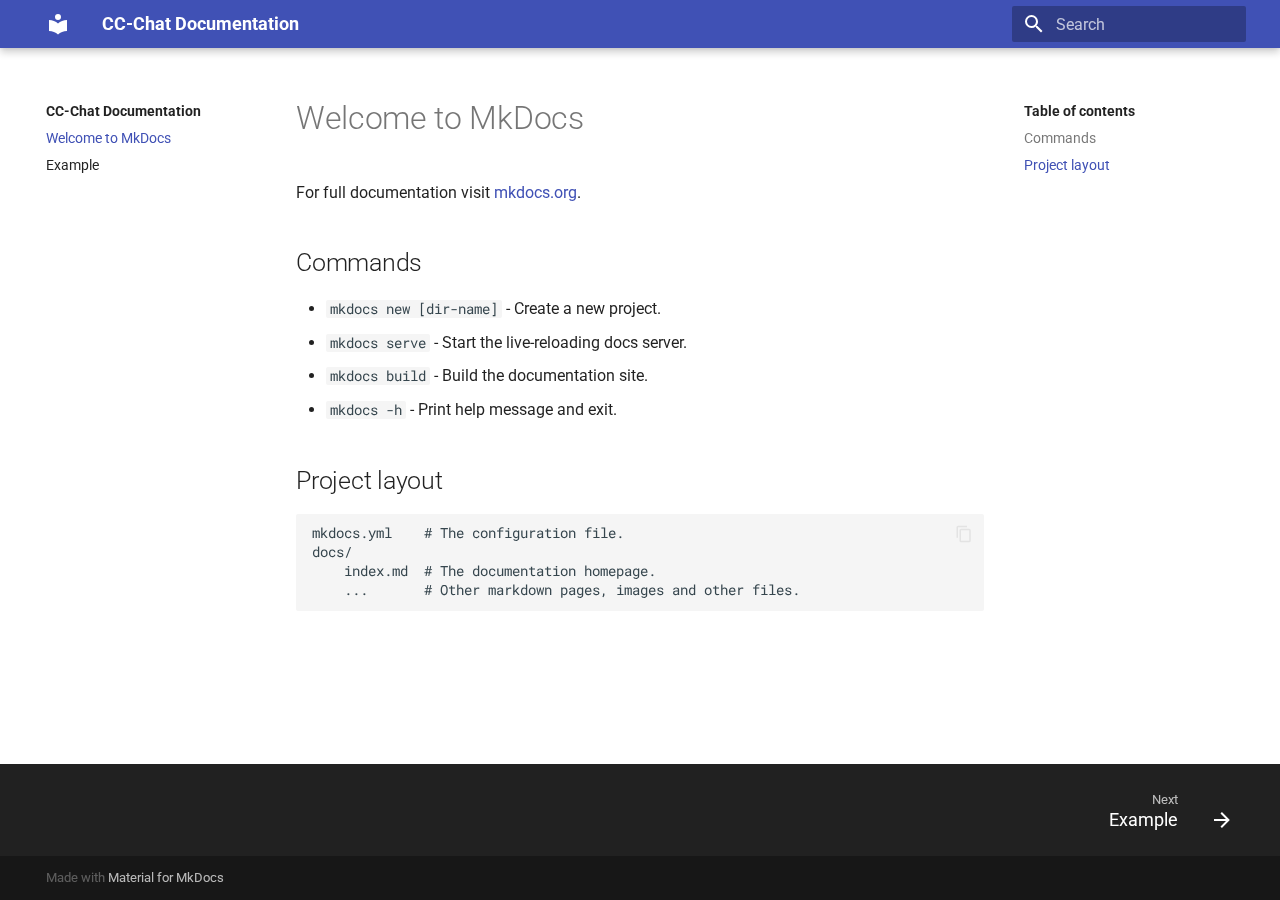
==== commit fe81ecf1: "Deployed 6a6eb62 with MkDocs version: 1.3.0" ====
--- a/index.html
+++ b/index.html
@@ -229,6 +229,21 @@
   
 </nav>
       
+    </li>
+  
+
+    
+      
+      
+      
+
+  
+  
+  
+    <li class="md-nav__item">
+      <a href="create-suggestion/" class="md-nav__link">
+        Example
+      </a>
     </li>
   
 
@@ -312,6 +327,26 @@
       
         <footer class="md-footer">
   
+    <nav class="md-footer__inner md-grid" aria-label="Footer">
+      
+      
+        
+        <a href="create-suggestion/" class="md-footer__link md-footer__link--next" aria-label="Next: Example" rel="next">
+          <div class="md-footer__title">
+            <div class="md-ellipsis">
+              <span class="md-footer__direction">
+                Next
+              </span>
+              Example
+            </div>
+          </div>
+          <div class="md-footer__button md-icon">
+            <svg xmlns="http://www.w3.org/2000/svg" viewBox="0 0 24 24"><path d="M4 11v2h12l-5.5 5.5 1.42 1.42L19.84 12l-7.92-7.92L10.5 5.5 16 11H4Z"/></svg>
+          </div>
+        </a>
+      
+    </nav>
+  
   <div class="md-footer-meta md-typeset">
     <div class="md-footer-meta__inner md-grid">
       <div class="md-copyright">
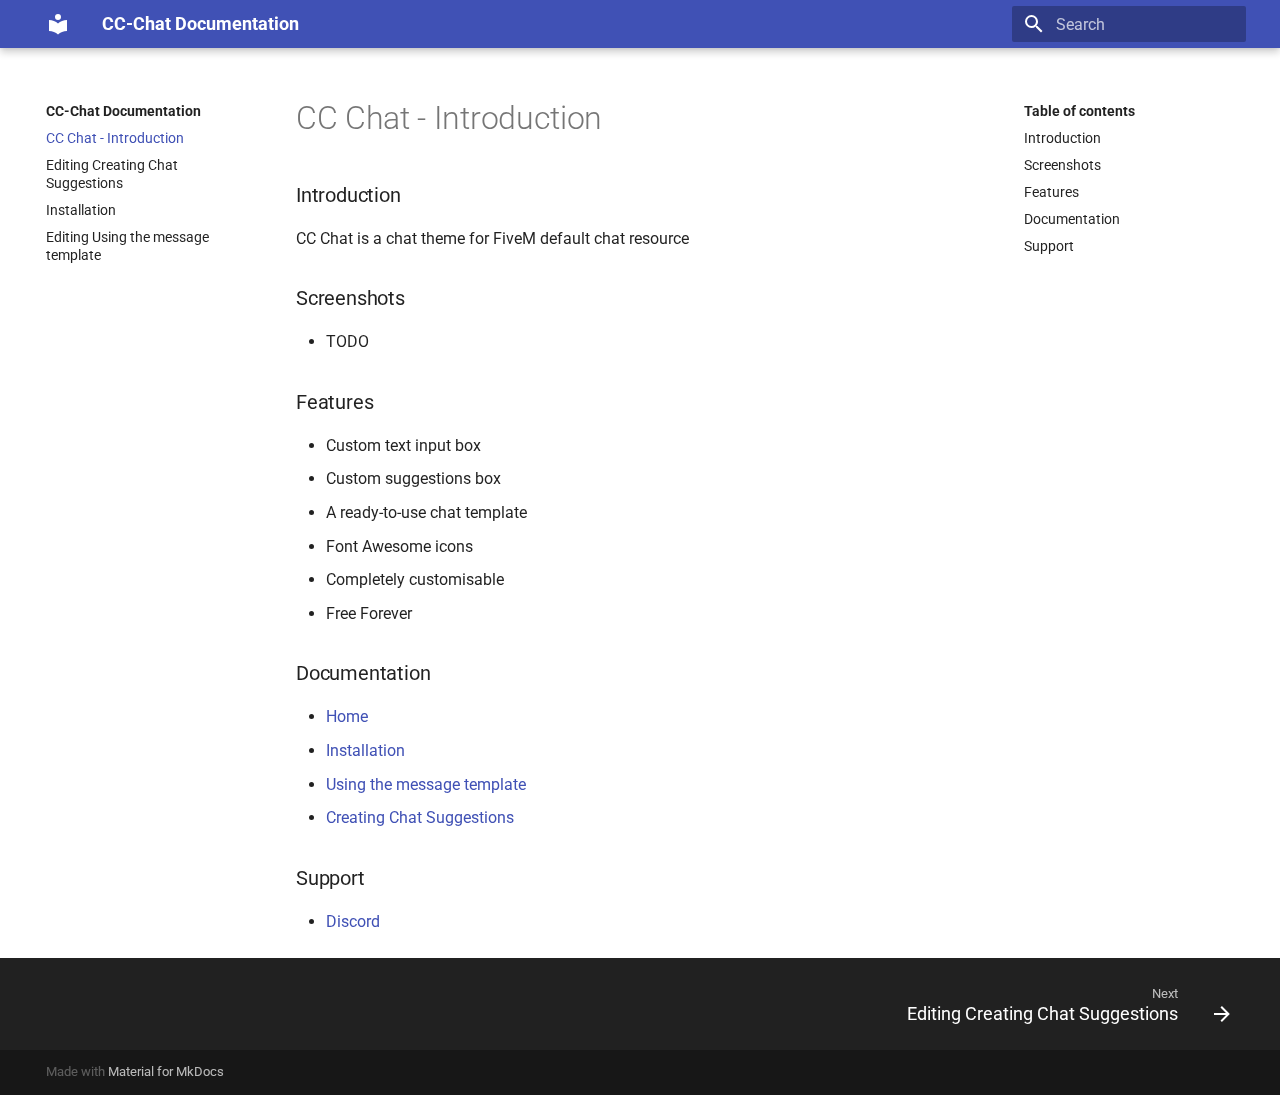
==== commit f6dd3d45: "Deployed ab6cbbb with MkDocs version: 1.3.0" ====
--- a/index.html
+++ b/index.html
@@ -59,7 +59,7 @@
     <div data-md-component="skip">
       
         
-        <a href="#welcome-to-mkdocs" class="md-skip">
+        <a href="#cc-chat-introduction" class="md-skip">
           Skip to content
         </a>
       
@@ -92,7 +92,7 @@
         <div class="md-header__topic" data-md-component="header-topic">
           <span class="md-ellipsis">
             
-              Welcome to MkDocs
+              CC Chat - Introduction
             
           </span>
         </div>
@@ -188,12 +188,12 @@
       
       
         <label class="md-nav__link md-nav__link--active" for="__toc">
-          Welcome to MkDocs
+          CC Chat - Introduction
           <span class="md-nav__icon md-icon"></span>
         </label>
       
       <a href="." class="md-nav__link md-nav__link--active">
-        Welcome to MkDocs
+        CC Chat - Introduction
       </a>
       
         
@@ -212,15 +212,36 @@
     <ul class="md-nav__list" data-md-component="toc" data-md-scrollfix>
       
         <li class="md-nav__item">
-  <a href="#commands" class="md-nav__link">
-    Commands
-  </a>
-  
-</li>
-      
-        <li class="md-nav__item">
-  <a href="#project-layout" class="md-nav__link">
-    Project layout
+  <a href="#introduction" class="md-nav__link">
+    Introduction
+  </a>
+  
+</li>
+      
+        <li class="md-nav__item">
+  <a href="#screenshots" class="md-nav__link">
+    Screenshots
+  </a>
+  
+</li>
+      
+        <li class="md-nav__item">
+  <a href="#features" class="md-nav__link">
+    Features
+  </a>
+  
+</li>
+      
+        <li class="md-nav__item">
+  <a href="#documentation" class="md-nav__link">
+    Documentation
+  </a>
+  
+</li>
+      
+        <li class="md-nav__item">
+  <a href="#support" class="md-nav__link">
+    Support
   </a>
   
 </li>
@@ -242,7 +263,37 @@
   
     <li class="md-nav__item">
       <a href="create-suggestion/" class="md-nav__link">
-        Example
+        Editing Creating Chat Suggestions
+      </a>
+    </li>
+  
+
+    
+      
+      
+      
+
+  
+  
+  
+    <li class="md-nav__item">
+      <a href="installation/" class="md-nav__link">
+        Installation
+      </a>
+    </li>
+  
+
+    
+      
+      
+      
+
+  
+  
+  
+    <li class="md-nav__item">
+      <a href="message-template/" class="md-nav__link">
+        Editing Using the message template
       </a>
     </li>
   
@@ -275,15 +326,36 @@
     <ul class="md-nav__list" data-md-component="toc" data-md-scrollfix>
       
         <li class="md-nav__item">
-  <a href="#commands" class="md-nav__link">
-    Commands
-  </a>
-  
-</li>
-      
-        <li class="md-nav__item">
-  <a href="#project-layout" class="md-nav__link">
-    Project layout
+  <a href="#introduction" class="md-nav__link">
+    Introduction
+  </a>
+  
+</li>
+      
+        <li class="md-nav__item">
+  <a href="#screenshots" class="md-nav__link">
+    Screenshots
+  </a>
+  
+</li>
+      
+        <li class="md-nav__item">
+  <a href="#features" class="md-nav__link">
+    Features
+  </a>
+  
+</li>
+      
+        <li class="md-nav__item">
+  <a href="#documentation" class="md-nav__link">
+    Documentation
+  </a>
+  
+</li>
+      
+        <li class="md-nav__item">
+  <a href="#support" class="md-nav__link">
+    Support
   </a>
   
 </li>
@@ -302,21 +374,33 @@
                 
 
 
-<h1 id="welcome-to-mkdocs">Welcome to MkDocs</h1>
-<p>For full documentation visit <a href="https://www.mkdocs.org">mkdocs.org</a>.</p>
-<h2 id="commands">Commands</h2>
+<h1 id="cc-chat-introduction">CC Chat - Introduction</h1>
+<h3 id="introduction">Introduction</h3>
+<p>CC Chat is a chat theme for FiveM default chat resource</p>
+<h3 id="screenshots">Screenshots</h3>
 <ul>
-<li><code>mkdocs new [dir-name]</code> - Create a new project.</li>
-<li><code>mkdocs serve</code> - Start the live-reloading docs server.</li>
-<li><code>mkdocs build</code> - Build the documentation site.</li>
-<li><code>mkdocs -h</code> - Print help message and exit.</li>
+<li>TODO</li>
 </ul>
-<h2 id="project-layout">Project layout</h2>
-<pre><code>mkdocs.yml    # The configuration file.
-docs/
-    index.md  # The documentation homepage.
-    ...       # Other markdown pages, images and other files.
-</code></pre>
+<h3 id="features">Features</h3>
+<ul>
+<li>Custom text input box</li>
+<li>Custom suggestions box</li>
+<li>A ready-to-use chat template</li>
+<li>Font Awesome icons</li>
+<li>Completely customisable</li>
+<li>Free Forever</li>
+</ul>
+<h3 id="documentation">Documentation</h3>
+<ul>
+<li><a href="https://github.com/Concept-Collective/cc-chat/wiki">Home</a></li>
+<li><a href="https://github.com/Concept-Collective/cc-chat/wiki/Installation">Installation</a></li>
+<li><a href="https://github.com/Concept-Collective/cc-chat/wiki/Using-the-message-template">Using the message template</a></li>
+<li><a href="https://github.com/Concept-Collective/cc-chat/wiki/Creating-Chat-Suggestions">Creating Chat Suggestions</a></li>
+</ul>
+<h3 id="support">Support</h3>
+<ul>
+<li><a href="https://discord.conceptcollective.net">Discord</a></li>
+</ul>
 
               
             </article>
@@ -331,13 +415,13 @@
       
       
         
-        <a href="create-suggestion/" class="md-footer__link md-footer__link--next" aria-label="Next: Example" rel="next">
+        <a href="create-suggestion/" class="md-footer__link md-footer__link--next" aria-label="Next: Editing Creating Chat Suggestions" rel="next">
           <div class="md-footer__title">
             <div class="md-ellipsis">
               <span class="md-footer__direction">
                 Next
               </span>
-              Example
+              Editing Creating Chat Suggestions
             </div>
           </div>
           <div class="md-footer__button md-icon">
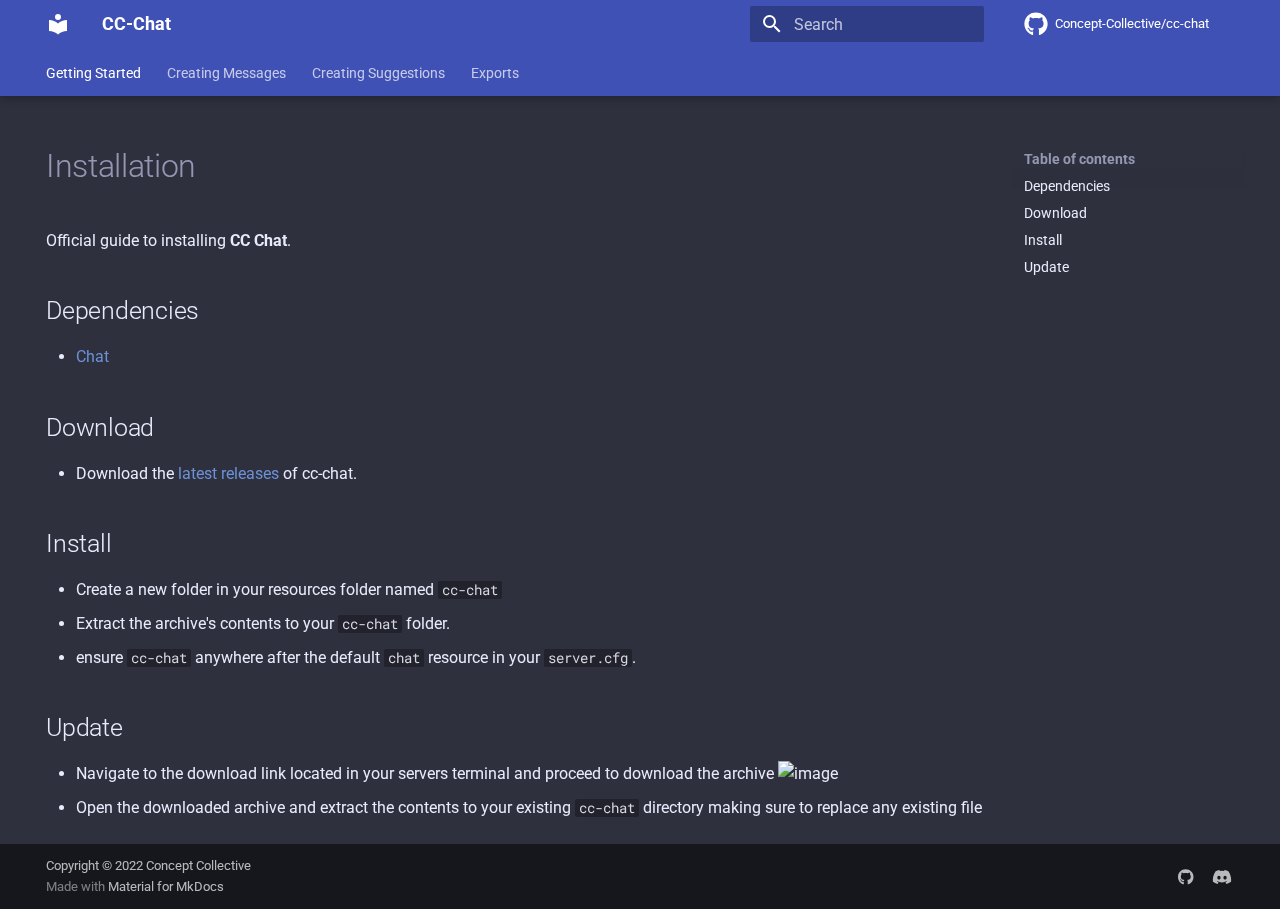
==== commit d0a8e70b: "Deployed 5c5f59e with MkDocs version: 1.4.3" ====
--- a/index.html
+++ b/index.html
@@ -6,23 +6,32 @@
       <meta charset="utf-8">
       <meta name="viewport" content="width=device-width,initial-scale=1">
       
-      
+        <meta name="description" content="Documentation">
+      
+      
+        <meta name="author" content="Concept Collective">
+      
+      
+      
+      
+        <link rel="next" href="message-template/">
       
       <link rel="icon" href="assets/images/favicon.png">
-      <meta name="generator" content="mkdocs-1.3.0, mkdocs-material-8.2.9">
-    
-    
-      
-        <title>CC-Chat Documentation</title>
-      
-    
-    
-      <link rel="stylesheet" href="assets/stylesheets/main.120efc48.min.css">
-      
-        
-        <link rel="stylesheet" href="assets/stylesheets/palette.9647289d.min.css">
-        
-      
+      <meta name="generator" content="mkdocs-1.4.3, mkdocs-material-9.1.14">
+    
+    
+      
+        <title>Getting Started - CC-Chat</title>
+      
+    
+    
+      <link rel="stylesheet" href="assets/stylesheets/main.85bb2934.min.css">
+      
+        
+        <link rel="stylesheet" href="assets/stylesheets/palette.a6bdf11c.min.css">
+      
+      
+
     
     
     
@@ -35,10 +44,11 @@
       
     
     
-    <script>__md_scope=new URL(".",location),__md_get=(e,_=localStorage,t=__md_scope)=>JSON.parse(_.getItem(t.pathname+"."+e)),__md_set=(e,_,t=localStorage,a=__md_scope)=>{try{t.setItem(a.pathname+"."+e,JSON.stringify(_))}catch(e){}}</script>
-    
-      
-
+    <script>__md_scope=new URL(".",location),__md_hash=e=>[...e].reduce((e,_)=>(e<<5)-e+_.charCodeAt(0),0),__md_get=(e,_=localStorage,t=__md_scope)=>JSON.parse(_.getItem(t.pathname+"."+e)),__md_set=(e,_,t=localStorage,a=__md_scope)=>{try{t.setItem(a.pathname+"."+e,JSON.stringify(_))}catch(e){}}</script>
+    
+      
+
+    
     
     
   </head>
@@ -49,7 +59,7 @@
     
     
     
-    <body dir="ltr" data-md-color-scheme="" data-md-color-primary="none" data-md-color-accent="none">
+    <body dir="ltr" data-md-color-scheme="slate" data-md-color-primary="indigo" data-md-color-accent="indigo">
   
     
     
@@ -59,7 +69,7 @@
     <div data-md-component="skip">
       
         
-        <a href="#cc-chat-introduction" class="md-skip">
+        <a href="#installation" class="md-skip">
           Skip to content
         </a>
       
@@ -71,9 +81,11 @@
     
       
 
-<header class="md-header" data-md-component="header">
+  
+
+<header class="md-header md-header--shadow md-header--lifted" data-md-component="header">
   <nav class="md-header__inner md-grid" aria-label="Header">
-    <a href="." title="CC-Chat Documentation" class="md-header__button md-logo" aria-label="CC-Chat Documentation" data-md-component="logo">
+    <a href="." title="CC-Chat" class="md-header__button md-logo" aria-label="CC-Chat" data-md-component="logo">
       
   
   <svg xmlns="http://www.w3.org/2000/svg" viewBox="0 0 24 24"><path d="M12 8a3 3 0 0 0 3-3 3 3 0 0 0-3-3 3 3 0 0 0-3 3 3 3 0 0 0 3 3m0 3.54C9.64 9.35 6.5 8 3 8v11c3.5 0 6.64 1.35 9 3.54 2.36-2.19 5.5-3.54 9-3.54V8c-3.5 0-6.64 1.35-9 3.54Z"/></svg>
@@ -86,18 +98,20 @@
       <div class="md-header__ellipsis">
         <div class="md-header__topic">
           <span class="md-ellipsis">
-            CC-Chat Documentation
+            CC-Chat
           </span>
         </div>
         <div class="md-header__topic" data-md-component="header-topic">
           <span class="md-ellipsis">
             
-              CC Chat - Introduction
+              Getting Started
             
           </span>
         </div>
       </div>
     </div>
+    
+      
     
     
     
@@ -115,7 +129,7 @@
       </label>
       <nav class="md-search__options" aria-label="Search">
         
-        <button type="reset" class="md-search__icon md-icon" aria-label="Clear" tabindex="-1">
+        <button type="reset" class="md-search__icon md-icon" title="Clear" aria-label="Clear" tabindex="-1">
           <svg xmlns="http://www.w3.org/2000/svg" viewBox="0 0 24 24"><path d="M19 6.41 17.59 5 12 10.59 6.41 5 5 6.41 10.59 12 5 17.59 6.41 19 12 13.41 17.59 19 19 17.59 13.41 12 19 6.41Z"/></svg>
         </button>
       </nav>
@@ -127,7 +141,7 @@
           <div class="md-search-result__meta">
             Initializing search
           </div>
-          <ol class="md-search-result__list"></ol>
+          <ol class="md-search-result__list" role="presentation"></ol>
         </div>
       </div>
     </div>
@@ -135,15 +149,86 @@
 </div>
     
     
+      <div class="md-header__source">
+        <a href="https://github.com/Concept-Collective/cc-chat" title="Go to repository" class="md-source" data-md-component="source">
+  <div class="md-source__icon md-icon">
+    
+    <svg xmlns="http://www.w3.org/2000/svg" viewBox="0 0 496 512"><!--! Font Awesome Free 6.4.0 by @fontawesome - https://fontawesome.com License - https://fontawesome.com/license/free (Icons: CC BY 4.0, Fonts: SIL OFL 1.1, Code: MIT License) Copyright 2023 Fonticons, Inc.--><path d="M165.9 397.4c0 2-2.3 3.6-5.2 3.6-3.3.3-5.6-1.3-5.6-3.6 0-2 2.3-3.6 5.2-3.6 3-.3 5.6 1.3 5.6 3.6zm-31.1-4.5c-.7 2 1.3 4.3 4.3 4.9 2.6 1 5.6 0 6.2-2s-1.3-4.3-4.3-5.2c-2.6-.7-5.5.3-6.2 2.3zm44.2-1.7c-2.9.7-4.9 2.6-4.6 4.9.3 2 2.9 3.3 5.9 2.6 2.9-.7 4.9-2.6 4.6-4.6-.3-1.9-3-3.2-5.9-2.9zM244.8 8C106.1 8 0 113.3 0 252c0 110.9 69.8 205.8 169.5 239.2 12.8 2.3 17.3-5.6 17.3-12.1 0-6.2-.3-40.4-.3-61.4 0 0-70 15-84.7-29.8 0 0-11.4-29.1-27.8-36.6 0 0-22.9-15.7 1.6-15.4 0 0 24.9 2 38.6 25.8 21.9 38.6 58.6 27.5 72.9 20.9 2.3-16 8.8-27.1 16-33.7-55.9-6.2-112.3-14.3-112.3-110.5 0-27.5 7.6-41.3 23.6-58.9-2.6-6.5-11.1-33.3 2.6-67.9 20.9-6.5 69 27 69 27 20-5.6 41.5-8.5 62.8-8.5s42.8 2.9 62.8 8.5c0 0 48.1-33.6 69-27 13.7 34.7 5.2 61.4 2.6 67.9 16 17.7 25.8 31.5 25.8 58.9 0 96.5-58.9 104.2-114.8 110.5 9.2 7.9 17 22.9 17 46.4 0 33.7-.3 75.4-.3 83.6 0 6.5 4.6 14.4 17.3 12.1C428.2 457.8 496 362.9 496 252 496 113.3 383.5 8 244.8 8zM97.2 352.9c-1.3 1-1 3.3.7 5.2 1.6 1.6 3.9 2.3 5.2 1 1.3-1 1-3.3-.7-5.2-1.6-1.6-3.9-2.3-5.2-1zm-10.8-8.1c-.7 1.3.3 2.9 2.3 3.9 1.6 1 3.6.7 4.3-.7.7-1.3-.3-2.9-2.3-3.9-2-.6-3.6-.3-4.3.7zm32.4 35.6c-1.6 1.3-1 4.3 1.3 6.2 2.3 2.3 5.2 2.6 6.5 1 1.3-1.3.7-4.3-1.3-6.2-2.2-2.3-5.2-2.6-6.5-1zm-11.4-14.7c-1.6 1-1.6 3.6 0 5.9 1.6 2.3 4.3 3.3 5.6 2.3 1.6-1.3 1.6-3.9 0-6.2-1.4-2.3-4-3.3-5.6-2z"/></svg>
+  </div>
+  <div class="md-source__repository">
+    Concept-Collective/cc-chat
+  </div>
+</a>
+      </div>
+    
   </nav>
   
+    
+      
+<nav class="md-tabs" aria-label="Tabs" data-md-component="tabs">
+  <div class="md-grid">
+    <ul class="md-tabs__list">
+      
+        
+  
+  
+    
+  
+
+
+  <li class="md-tabs__item">
+    <a href="." class="md-tabs__link md-tabs__link--active">
+      Getting Started
+    </a>
+  </li>
+
+      
+        
+  
+  
+
+
+  <li class="md-tabs__item">
+    <a href="message-template/" class="md-tabs__link">
+      Creating Messages
+    </a>
+  </li>
+
+      
+        
+  
+  
+
+
+  <li class="md-tabs__item">
+    <a href="create-suggestion/" class="md-tabs__link">
+      Creating Suggestions
+    </a>
+  </li>
+
+      
+        
+  
+  
+
+
+  <li class="md-tabs__item">
+    <a href="exports/" class="md-tabs__link">
+      Exports
+    </a>
+  </li>
+
+      
+    </ul>
+  </div>
+</nav>
+    
+  
 </header>
     
     <div class="md-container" data-md-component="container">
       
       
-        
-          
         
       
       <main class="md-main" data-md-component="main">
@@ -151,23 +236,39 @@
           
             
               
-              <div class="md-sidebar md-sidebar--primary" data-md-component="sidebar" data-md-type="navigation" >
+                
+              
+              <div class="md-sidebar md-sidebar--primary" data-md-component="sidebar" data-md-type="navigation" hidden>
                 <div class="md-sidebar__scrollwrap">
                   <div class="md-sidebar__inner">
                     
 
-
-<nav class="md-nav md-nav--primary" aria-label="Navigation" data-md-level="0">
+  
+
+
+<nav class="md-nav md-nav--primary md-nav--lifted" aria-label="Navigation" data-md-level="0">
   <label class="md-nav__title" for="__drawer">
-    <a href="." title="CC-Chat Documentation" class="md-nav__button md-logo" aria-label="CC-Chat Documentation" data-md-component="logo">
+    <a href="." title="CC-Chat" class="md-nav__button md-logo" aria-label="CC-Chat" data-md-component="logo">
       
   
   <svg xmlns="http://www.w3.org/2000/svg" viewBox="0 0 24 24"><path d="M12 8a3 3 0 0 0 3-3 3 3 0 0 0-3-3 3 3 0 0 0-3 3 3 3 0 0 0 3 3m0 3.54C9.64 9.35 6.5 8 3 8v11c3.5 0 6.64 1.35 9 3.54 2.36-2.19 5.5-3.54 9-3.54V8c-3.5 0-6.64 1.35-9 3.54Z"/></svg>
 
     </a>
-    CC-Chat Documentation
+    CC-Chat
   </label>
   
+    <div class="md-nav__source">
+      <a href="https://github.com/Concept-Collective/cc-chat" title="Go to repository" class="md-source" data-md-component="source">
+  <div class="md-source__icon md-icon">
+    
+    <svg xmlns="http://www.w3.org/2000/svg" viewBox="0 0 496 512"><!--! Font Awesome Free 6.4.0 by @fontawesome - https://fontawesome.com License - https://fontawesome.com/license/free (Icons: CC BY 4.0, Fonts: SIL OFL 1.1, Code: MIT License) Copyright 2023 Fonticons, Inc.--><path d="M165.9 397.4c0 2-2.3 3.6-5.2 3.6-3.3.3-5.6-1.3-5.6-3.6 0-2 2.3-3.6 5.2-3.6 3-.3 5.6 1.3 5.6 3.6zm-31.1-4.5c-.7 2 1.3 4.3 4.3 4.9 2.6 1 5.6 0 6.2-2s-1.3-4.3-4.3-5.2c-2.6-.7-5.5.3-6.2 2.3zm44.2-1.7c-2.9.7-4.9 2.6-4.6 4.9.3 2 2.9 3.3 5.9 2.6 2.9-.7 4.9-2.6 4.6-4.6-.3-1.9-3-3.2-5.9-2.9zM244.8 8C106.1 8 0 113.3 0 252c0 110.9 69.8 205.8 169.5 239.2 12.8 2.3 17.3-5.6 17.3-12.1 0-6.2-.3-40.4-.3-61.4 0 0-70 15-84.7-29.8 0 0-11.4-29.1-27.8-36.6 0 0-22.9-15.7 1.6-15.4 0 0 24.9 2 38.6 25.8 21.9 38.6 58.6 27.5 72.9 20.9 2.3-16 8.8-27.1 16-33.7-55.9-6.2-112.3-14.3-112.3-110.5 0-27.5 7.6-41.3 23.6-58.9-2.6-6.5-11.1-33.3 2.6-67.9 20.9-6.5 69 27 69 27 20-5.6 41.5-8.5 62.8-8.5s42.8 2.9 62.8 8.5c0 0 48.1-33.6 69-27 13.7 34.7 5.2 61.4 2.6 67.9 16 17.7 25.8 31.5 25.8 58.9 0 96.5-58.9 104.2-114.8 110.5 9.2 7.9 17 22.9 17 46.4 0 33.7-.3 75.4-.3 83.6 0 6.5 4.6 14.4 17.3 12.1C428.2 457.8 496 362.9 496 252 496 113.3 383.5 8 244.8 8zM97.2 352.9c-1.3 1-1 3.3.7 5.2 1.6 1.6 3.9 2.3 5.2 1 1.3-1 1-3.3-.7-5.2-1.6-1.6-3.9-2.3-5.2-1zm-10.8-8.1c-.7 1.3.3 2.9 2.3 3.9 1.6 1 3.6.7 4.3-.7.7-1.3-.3-2.9-2.3-3.9-2-.6-3.6-.3-4.3.7zm32.4 35.6c-1.6 1.3-1 4.3 1.3 6.2 2.3 2.3 5.2 2.6 6.5 1 1.3-1.3.7-4.3-1.3-6.2-2.2-2.3-5.2-2.6-6.5-1zm-11.4-14.7c-1.6 1-1.6 3.6 0 5.9 1.6 2.3 4.3 3.3 5.6 2.3 1.6-1.3 1.6-3.9 0-6.2-1.4-2.3-4-3.3-5.6-2z"/></svg>
+  </div>
+  <div class="md-source__repository">
+    Concept-Collective/cc-chat
+  </div>
+</a>
+    </div>
+  
   <ul class="md-nav__list" data-md-scrollfix>
     
       
@@ -181,19 +282,19 @@
   
     <li class="md-nav__item md-nav__item--active">
       
-      <input class="md-nav__toggle md-toggle" data-md-toggle="toc" type="checkbox" id="__toc">
+      <input class="md-nav__toggle md-toggle" type="checkbox" id="__toc">
       
       
         
       
       
         <label class="md-nav__link md-nav__link--active" for="__toc">
-          CC Chat - Introduction
+          Getting Started
           <span class="md-nav__icon md-icon"></span>
         </label>
       
       <a href="." class="md-nav__link md-nav__link--active">
-        CC Chat - Introduction
+        Getting Started
       </a>
       
         
@@ -212,36 +313,29 @@
     <ul class="md-nav__list" data-md-component="toc" data-md-scrollfix>
       
         <li class="md-nav__item">
-  <a href="#introduction" class="md-nav__link">
-    Introduction
-  </a>
-  
-</li>
-      
-        <li class="md-nav__item">
-  <a href="#screenshots" class="md-nav__link">
-    Screenshots
-  </a>
-  
-</li>
-      
-        <li class="md-nav__item">
-  <a href="#features" class="md-nav__link">
-    Features
-  </a>
-  
-</li>
-      
-        <li class="md-nav__item">
-  <a href="#documentation" class="md-nav__link">
-    Documentation
-  </a>
-  
-</li>
-      
-        <li class="md-nav__item">
-  <a href="#support" class="md-nav__link">
-    Support
+  <a href="#dependencies" class="md-nav__link">
+    Dependencies
+  </a>
+  
+</li>
+      
+        <li class="md-nav__item">
+  <a href="#download" class="md-nav__link">
+    Download
+  </a>
+  
+</li>
+      
+        <li class="md-nav__item">
+  <a href="#install" class="md-nav__link">
+    Install
+  </a>
+  
+</li>
+      
+        <li class="md-nav__item">
+  <a href="#update" class="md-nav__link">
+    Update
   </a>
   
 </li>
@@ -250,6 +344,21 @@
   
 </nav>
       
+    </li>
+  
+
+    
+      
+      
+      
+
+  
+  
+  
+    <li class="md-nav__item">
+      <a href="message-template/" class="md-nav__link">
+        Creating Messages
+      </a>
     </li>
   
 
@@ -263,7 +372,7 @@
   
     <li class="md-nav__item">
       <a href="create-suggestion/" class="md-nav__link">
-        Editing Creating Chat Suggestions
+        Creating Suggestions
       </a>
     </li>
   
@@ -277,23 +386,8 @@
   
   
     <li class="md-nav__item">
-      <a href="installation/" class="md-nav__link">
-        Installation
-      </a>
-    </li>
-  
-
-    
-      
-      
-      
-
-  
-  
-  
-    <li class="md-nav__item">
-      <a href="message-template/" class="md-nav__link">
-        Editing Using the message template
+      <a href="exports/" class="md-nav__link">
+        Exports
       </a>
     </li>
   
@@ -307,6 +401,8 @@
             
             
               
+                
+              
               <div class="md-sidebar md-sidebar--secondary" data-md-component="sidebar" data-md-type="toc" >
                 <div class="md-sidebar__scrollwrap">
                   <div class="md-sidebar__inner">
@@ -326,36 +422,29 @@
     <ul class="md-nav__list" data-md-component="toc" data-md-scrollfix>
       
         <li class="md-nav__item">
-  <a href="#introduction" class="md-nav__link">
-    Introduction
-  </a>
-  
-</li>
-      
-        <li class="md-nav__item">
-  <a href="#screenshots" class="md-nav__link">
-    Screenshots
-  </a>
-  
-</li>
-      
-        <li class="md-nav__item">
-  <a href="#features" class="md-nav__link">
-    Features
-  </a>
-  
-</li>
-      
-        <li class="md-nav__item">
-  <a href="#documentation" class="md-nav__link">
-    Documentation
-  </a>
-  
-</li>
-      
-        <li class="md-nav__item">
-  <a href="#support" class="md-nav__link">
-    Support
+  <a href="#dependencies" class="md-nav__link">
+    Dependencies
+  </a>
+  
+</li>
+      
+        <li class="md-nav__item">
+  <a href="#download" class="md-nav__link">
+    Download
+  </a>
+  
+</li>
+      
+        <li class="md-nav__item">
+  <a href="#install" class="md-nav__link">
+    Install
+  </a>
+  
+</li>
+      
+        <li class="md-nav__item">
+  <a href="#update" class="md-nav__link">
+    Update
   </a>
   
 </li>
@@ -368,73 +457,71 @@
               </div>
             
           
-          <div class="md-content" data-md-component="content">
-            <article class="md-content__inner md-typeset">
-              
+          
+            <div class="md-content" data-md-component="content">
+              <article class="md-content__inner md-typeset">
                 
-
-
-<h1 id="cc-chat-introduction">CC Chat - Introduction</h1>
-<h3 id="introduction">Introduction</h3>
-<p>CC Chat is a chat theme for FiveM default chat resource</p>
-<h3 id="screenshots">Screenshots</h3>
+                  
+
+  
+  
+
+
+<h1 id="installation">Installation<a class="headerlink" href="#installation" title="Permanent link">&para;</a></h1>
+<p>Official guide to installing <strong>CC Chat</strong>.</p>
+<h2 id="dependencies">Dependencies<a class="headerlink" href="#dependencies" title="Permanent link">&para;</a></h2>
 <ul>
-<li>TODO</li>
+<li><a href="https://github.com/citizenfx/cfx-server-data/tree/master/resources/%5Bgameplay%5D/chat">Chat</a></li>
 </ul>
-<h3 id="features">Features</h3>
+<h2 id="download">Download<a class="headerlink" href="#download" title="Permanent link">&para;</a></h2>
 <ul>
-<li>Custom text input box</li>
-<li>Custom suggestions box</li>
-<li>A ready-to-use chat template</li>
-<li>Font Awesome icons</li>
-<li>Completely customisable</li>
-<li>Free Forever</li>
+<li>Download the <a href="https://github.com/Concept-Collective/cc-chat/releases/latest">latest releases</a> of cc-chat.</li>
 </ul>
-<h3 id="documentation">Documentation</h3>
+<h2 id="install">Install<a class="headerlink" href="#install" title="Permanent link">&para;</a></h2>
 <ul>
-<li><a href="https://github.com/Concept-Collective/cc-chat/wiki">Home</a></li>
-<li><a href="https://github.com/Concept-Collective/cc-chat/wiki/Installation">Installation</a></li>
-<li><a href="https://github.com/Concept-Collective/cc-chat/wiki/Using-the-message-template">Using the message template</a></li>
-<li><a href="https://github.com/Concept-Collective/cc-chat/wiki/Creating-Chat-Suggestions">Creating Chat Suggestions</a></li>
+<li>Create a new folder in your resources folder named <code>cc-chat</code></li>
+<li>Extract the archive's contents to your <code>cc-chat</code> folder.</li>
+<li>ensure <code>cc-chat</code> anywhere after the default <code>chat</code> resource in your <code>server.cfg</code>.</li>
 </ul>
-<h3 id="support">Support</h3>
+<h2 id="update">Update<a class="headerlink" href="#update" title="Permanent link">&para;</a></h2>
 <ul>
-<li><a href="https://discord.conceptcollective.net">Discord</a></li>
+<li>Navigate to the download link located in your servers terminal and proceed to download the archive
+<img alt="image" src="https://user-images.githubusercontent.com/36492979/203580530-1d11e35e-7800-4de7-8744-8fff3af456dd.png" /></li>
+<li>Open the downloaded archive and extract the contents to your existing <code>cc-chat</code> directory making sure to replace any existing file</li>
 </ul>
 
-              
-            </article>
-          </div>
+
+
+  
+
+
+
+                
+              </article>
+            </div>
+          
+          
+  <script>var tabs=__md_get("__tabs");if(Array.isArray(tabs))e:for(var set of document.querySelectorAll(".tabbed-set")){var tab,labels=set.querySelector(".tabbed-labels");for(tab of tabs)for(var label of labels.getElementsByTagName("label"))if(label.innerText.trim()===tab){var input=document.getElementById(label.htmlFor);input.checked=!0;continue e}}</script>
+
         </div>
         
+          <button type="button" class="md-top md-icon" data-md-component="top" hidden>
+            <svg xmlns="http://www.w3.org/2000/svg" viewBox="0 0 24 24"><path d="M13 20h-2V8l-5.5 5.5-1.42-1.42L12 4.16l7.92 7.92-1.42 1.42L13 8v12Z"/></svg>
+            Back to top
+          </button>
+        
       </main>
       
         <footer class="md-footer">
-  
-    <nav class="md-footer__inner md-grid" aria-label="Footer">
-      
-      
-        
-        <a href="create-suggestion/" class="md-footer__link md-footer__link--next" aria-label="Next: Editing Creating Chat Suggestions" rel="next">
-          <div class="md-footer__title">
-            <div class="md-ellipsis">
-              <span class="md-footer__direction">
-                Next
-              </span>
-              Editing Creating Chat Suggestions
-            </div>
-          </div>
-          <div class="md-footer__button md-icon">
-            <svg xmlns="http://www.w3.org/2000/svg" viewBox="0 0 24 24"><path d="M4 11v2h12l-5.5 5.5 1.42 1.42L19.84 12l-7.92-7.92L10.5 5.5 16 11H4Z"/></svg>
-          </div>
-        </a>
-      
-    </nav>
   
   <div class="md-footer-meta md-typeset">
     <div class="md-footer-meta__inner md-grid">
       <div class="md-copyright">
   
+    <div class="md-copyright__highlight">
+      Copyright &copy; 2022 Concept Collective
+    </div>
+  
   
     Made with
     <a href="https://squidfunk.github.io/mkdocs-material/" target="_blank" rel="noopener">
@@ -443,6 +530,32 @@
   
 </div>
       
+        <div class="md-social">
+  
+    
+    
+    
+    
+      
+      
+    
+    <a href="https://github.com/Concept-Collective" target="_blank" rel="noopener" title="github.com" class="md-social__link">
+      <svg xmlns="http://www.w3.org/2000/svg" viewBox="0 0 496 512"><!--! Font Awesome Free 6.4.0 by @fontawesome - https://fontawesome.com License - https://fontawesome.com/license/free (Icons: CC BY 4.0, Fonts: SIL OFL 1.1, Code: MIT License) Copyright 2023 Fonticons, Inc.--><path d="M165.9 397.4c0 2-2.3 3.6-5.2 3.6-3.3.3-5.6-1.3-5.6-3.6 0-2 2.3-3.6 5.2-3.6 3-.3 5.6 1.3 5.6 3.6zm-31.1-4.5c-.7 2 1.3 4.3 4.3 4.9 2.6 1 5.6 0 6.2-2s-1.3-4.3-4.3-5.2c-2.6-.7-5.5.3-6.2 2.3zm44.2-1.7c-2.9.7-4.9 2.6-4.6 4.9.3 2 2.9 3.3 5.9 2.6 2.9-.7 4.9-2.6 4.6-4.6-.3-1.9-3-3.2-5.9-2.9zM244.8 8C106.1 8 0 113.3 0 252c0 110.9 69.8 205.8 169.5 239.2 12.8 2.3 17.3-5.6 17.3-12.1 0-6.2-.3-40.4-.3-61.4 0 0-70 15-84.7-29.8 0 0-11.4-29.1-27.8-36.6 0 0-22.9-15.7 1.6-15.4 0 0 24.9 2 38.6 25.8 21.9 38.6 58.6 27.5 72.9 20.9 2.3-16 8.8-27.1 16-33.7-55.9-6.2-112.3-14.3-112.3-110.5 0-27.5 7.6-41.3 23.6-58.9-2.6-6.5-11.1-33.3 2.6-67.9 20.9-6.5 69 27 69 27 20-5.6 41.5-8.5 62.8-8.5s42.8 2.9 62.8 8.5c0 0 48.1-33.6 69-27 13.7 34.7 5.2 61.4 2.6 67.9 16 17.7 25.8 31.5 25.8 58.9 0 96.5-58.9 104.2-114.8 110.5 9.2 7.9 17 22.9 17 46.4 0 33.7-.3 75.4-.3 83.6 0 6.5 4.6 14.4 17.3 12.1C428.2 457.8 496 362.9 496 252 496 113.3 383.5 8 244.8 8zM97.2 352.9c-1.3 1-1 3.3.7 5.2 1.6 1.6 3.9 2.3 5.2 1 1.3-1 1-3.3-.7-5.2-1.6-1.6-3.9-2.3-5.2-1zm-10.8-8.1c-.7 1.3.3 2.9 2.3 3.9 1.6 1 3.6.7 4.3-.7.7-1.3-.3-2.9-2.3-3.9-2-.6-3.6-.3-4.3.7zm32.4 35.6c-1.6 1.3-1 4.3 1.3 6.2 2.3 2.3 5.2 2.6 6.5 1 1.3-1.3.7-4.3-1.3-6.2-2.2-2.3-5.2-2.6-6.5-1zm-11.4-14.7c-1.6 1-1.6 3.6 0 5.9 1.6 2.3 4.3 3.3 5.6 2.3 1.6-1.3 1.6-3.9 0-6.2-1.4-2.3-4-3.3-5.6-2z"/></svg>
+    </a>
+  
+    
+    
+    
+    
+      
+      
+    
+    <a href="https://discord.conceptcollective.net" target="_blank" rel="noopener" title="discord.conceptcollective.net" class="md-social__link">
+      <svg xmlns="http://www.w3.org/2000/svg" viewBox="0 0 640 512"><!--! Font Awesome Free 6.4.0 by @fontawesome - https://fontawesome.com License - https://fontawesome.com/license/free (Icons: CC BY 4.0, Fonts: SIL OFL 1.1, Code: MIT License) Copyright 2023 Fonticons, Inc.--><path d="M524.531 69.836a1.5 1.5 0 0 0-.764-.7A485.065 485.065 0 0 0 404.081 32.03a1.816 1.816 0 0 0-1.923.91 337.461 337.461 0 0 0-14.9 30.6 447.848 447.848 0 0 0-134.426 0 309.541 309.541 0 0 0-15.135-30.6 1.89 1.89 0 0 0-1.924-.91 483.689 483.689 0 0 0-119.688 37.107 1.712 1.712 0 0 0-.788.676C39.068 183.651 18.186 294.69 28.43 404.354a2.016 2.016 0 0 0 .765 1.375 487.666 487.666 0 0 0 146.825 74.189 1.9 1.9 0 0 0 2.063-.676A348.2 348.2 0 0 0 208.12 430.4a1.86 1.86 0 0 0-1.019-2.588 321.173 321.173 0 0 1-45.868-21.853 1.885 1.885 0 0 1-.185-3.126 251.047 251.047 0 0 0 9.109-7.137 1.819 1.819 0 0 1 1.9-.256c96.229 43.917 200.41 43.917 295.5 0a1.812 1.812 0 0 1 1.924.233 234.533 234.533 0 0 0 9.132 7.16 1.884 1.884 0 0 1-.162 3.126 301.407 301.407 0 0 1-45.89 21.83 1.875 1.875 0 0 0-1 2.611 391.055 391.055 0 0 0 30.014 48.815 1.864 1.864 0 0 0 2.063.7A486.048 486.048 0 0 0 610.7 405.729a1.882 1.882 0 0 0 .765-1.352c12.264-126.783-20.532-236.912-86.934-334.541ZM222.491 337.58c-28.972 0-52.844-26.587-52.844-59.239s23.409-59.241 52.844-59.241c29.665 0 53.306 26.82 52.843 59.239 0 32.654-23.41 59.241-52.843 59.241Zm195.38 0c-28.971 0-52.843-26.587-52.843-59.239s23.409-59.241 52.843-59.241c29.667 0 53.307 26.82 52.844 59.239 0 32.654-23.177 59.241-52.844 59.241Z"/></svg>
+    </a>
+  
+</div>
+      
     </div>
   </div>
 </footer>
@@ -451,10 +564,11 @@
     <div class="md-dialog" data-md-component="dialog">
       <div class="md-dialog__inner md-typeset"></div>
     </div>
-    <script id="__config" type="application/json">{"base": ".", "features": [], "search": "assets/javascripts/workers/search.2a1c317c.min.js", "translations": {"clipboard.copied": "Copied to clipboard", "clipboard.copy": "Copy to clipboard", "search.config.lang": "en", "search.config.pipeline": "trimmer, stopWordFilter", "search.config.separator": "[\\s\\-]+", "search.placeholder": "Search", "search.result.more.one": "1 more on this page", "search.result.more.other": "# more on this page", "search.result.none": "No matching documents", "search.result.one": "1 matching document", "search.result.other": "# matching documents", "search.result.placeholder": "Type to start searching", "search.result.term.missing": "Missing", "select.version.title": "Select version"}}</script>
-    
-    
-      <script src="assets/javascripts/bundle.6e54b5cd.min.js"></script>
+    
+    <script id="__config" type="application/json">{"base": ".", "features": ["tabs", "navigation.instant", "navigation.tabs", "navigation.tabs.sticky", "navigation.sections", "navigation.top", "content.tabs.link", "navigation.expand"], "search": "assets/javascripts/workers/search.208ed371.min.js", "translations": {"clipboard.copied": "Copied to clipboard", "clipboard.copy": "Copy to clipboard", "search.result.more.one": "1 more on this page", "search.result.more.other": "# more on this page", "search.result.none": "No matching documents", "search.result.one": "1 matching document", "search.result.other": "# matching documents", "search.result.placeholder": "Type to start searching", "search.result.term.missing": "Missing", "select.version": "Select version"}}</script>
+    
+    
+      <script src="assets/javascripts/bundle.b4d07000.min.js"></script>
       
     
   </body>
--- a/assets/stylesheets/main.85bb2934.min.css
+++ b/assets/stylesheets/main.85bb2934.min.css
@@ -0,0 +1 @@
+@charset "UTF-8";html{-webkit-text-size-adjust:none;-moz-text-size-adjust:none;text-size-adjust:none;box-sizing:border-box}*,:after,:before{box-sizing:inherit}@media (prefers-reduced-motion){*,:after,:before{transition:none!important}}body{margin:0}a,button,input,label{-webkit-tap-highlight-color:transparent}a{color:inherit;text-decoration:none}hr{border:0;box-sizing:initial;display:block;height:.05rem;overflow:visible;padding:0}small{font-size:80%}sub,sup{line-height:1em}img{border-style:none}table{border-collapse:initial;border-spacing:0}td,th{font-weight:400;vertical-align:top}button{background:#0000;border:0;font-family:inherit;font-size:inherit;margin:0;padding:0}input{border:0;outline:none}:root{--md-primary-fg-color:#4051b5;--md-primary-fg-color--light:#5d6cc0;--md-primary-fg-color--dark:#303fa1;--md-primary-bg-color:#fff;--md-primary-bg-color--light:#ffffffb3;--md-accent-fg-color:#526cfe;--md-accent-fg-color--transparent:#526cfe1a;--md-accent-bg-color:#fff;--md-accent-bg-color--light:#ffffffb3}[data-md-color-scheme=default] img[src$="#gh-dark-mode-only"],[data-md-color-scheme=default] img[src$="#only-dark"]{display:none}:root,[data-md-color-scheme=default]{--md-default-fg-color:#000000de;--md-default-fg-color--light:#0000008a;--md-default-fg-color--lighter:#00000052;--md-default-fg-color--lightest:#00000012;--md-default-bg-color:#fff;--md-default-bg-color--light:#ffffffb3;--md-default-bg-color--lighter:#ffffff4d;--md-default-bg-color--lightest:#ffffff1f;--md-code-fg-color:#36464e;--md-code-bg-color:#f5f5f5;--md-code-hl-color:#ffff0080;--md-code-hl-number-color:#d52a2a;--md-code-hl-special-color:#db1457;--md-code-hl-function-color:#a846b9;--md-code-hl-constant-color:#6e59d9;--md-code-hl-keyword-color:#3f6ec6;--md-code-hl-string-color:#1c7d4d;--md-code-hl-name-color:var(--md-code-fg-color);--md-code-hl-operator-color:var(--md-default-fg-color--light);--md-code-hl-punctuation-color:var(--md-default-fg-color--light);--md-code-hl-comment-color:var(--md-default-fg-color--light);--md-code-hl-generic-color:var(--md-default-fg-color--light);--md-code-hl-variable-color:var(--md-default-fg-color--light);--md-typeset-color:var(--md-default-fg-color);--md-typeset-a-color:var(--md-primary-fg-color);--md-typeset-mark-color:#ffff0080;--md-typeset-del-color:#f5503d26;--md-typeset-ins-color:#0bd57026;--md-typeset-kbd-color:#fafafa;--md-typeset-kbd-accent-color:#fff;--md-typeset-kbd-border-color:#b8b8b8;--md-typeset-table-color:#0000001f;--md-typeset-table-color--light:rgba(0,0,0,.035);--md-admonition-fg-color:var(--md-default-fg-color);--md-admonition-bg-color:var(--md-default-bg-color);--md-warning-fg-color:#000000de;--md-warning-bg-color:#ff9;--md-footer-fg-color:#fff;--md-footer-fg-color--light:#ffffffb3;--md-footer-fg-color--lighter:#ffffff73;--md-footer-bg-color:#000000de;--md-footer-bg-color--dark:#00000052;--md-shadow-z1:0 0.2rem 0.5rem #0000000d,0 0 0.05rem #0000001a;--md-shadow-z2:0 0.2rem 0.5rem #0000001a,0 0 0.05rem #00000040;--md-shadow-z3:0 0.2rem 0.5rem #0003,0 0 0.05rem #00000059}.md-icon svg{fill:currentcolor;display:block;height:1.2rem;width:1.2rem}body{-webkit-font-smoothing:antialiased;-moz-osx-font-smoothing:grayscale;--md-text-font-family:var(--md-text-font,_),-apple-system,BlinkMacSystemFont,Helvetica,Arial,sans-serif;--md-code-font-family:var(--md-code-font,_),SFMono-Regular,Consolas,Menlo,monospace}aside,body,input{font-feature-settings:"kern","liga";color:var(--md-typeset-color);font-family:var(--md-text-font-family)}code,kbd,pre{font-feature-settings:"kern";font-family:var(--md-code-font-family)}:root{--md-typeset-table-sort-icon:url('data:image/svg+xml;charset=utf-8,<svg xmlns="http://www.w3.org/2000/svg" viewBox="0 0 24 24"><path d="m18 21-4-4h3V7h-3l4-4 4 4h-3v10h3M2 19v-2h10v2M2 13v-2h7v2M2 7V5h4v2H2Z"/></svg>');--md-typeset-table-sort-icon--asc:url('data:image/svg+xml;charset=utf-8,<svg xmlns="http://www.w3.org/2000/svg" viewBox="0 0 24 24"><path d="M19 17h3l-4 4-4-4h3V3h2M2 17h10v2H2M6 5v2H2V5m0 6h7v2H2v-2Z"/></svg>');--md-typeset-table-sort-icon--desc:url('data:image/svg+xml;charset=utf-8,<svg xmlns="http://www.w3.org/2000/svg" viewBox="0 0 24 24"><path d="M19 7h3l-4-4-4 4h3v14h2M2 17h10v2H2M6 5v2H2V5m0 6h7v2H2v-2Z"/></svg>')}.md-typeset{-webkit-print-color-adjust:exact;color-adjust:exact;font-size:.8rem;line-height:1.6}@media print{.md-typeset{font-size:.68rem}}.md-typeset blockquote,.md-typeset dl,.md-typeset figure,.md-typeset ol,.md-typeset pre,.md-typeset ul{margin-bottom:1em;margin-top:1em}.md-typeset h1{color:var(--md-default-fg-color--light);font-size:2em;line-height:1.3;margin:0 0 1.25em}.md-typeset h1,.md-typeset h2{font-weight:300;letter-spacing:-.01em}.md-typeset h2{font-size:1.5625em;line-height:1.4;margin:1.6em 0 .64em}.md-typeset h3{font-size:1.25em;font-weight:400;letter-spacing:-.01em;line-height:1.5;margin:1.6em 0 .8em}.md-typeset h2+h3{margin-top:.8em}.md-typeset h4{font-weight:700;letter-spacing:-.01em;margin:1em 0}.md-typeset h5,.md-typeset h6{color:var(--md-default-fg-color--light);font-size:.8em;font-weight:700;letter-spacing:-.01em;margin:1.25em 0}.md-typeset h5{text-transform:uppercase}.md-typeset hr{border-bottom:.05rem solid var(--md-default-fg-color--lightest);display:flow-root;margin:1.5em 0}.md-typeset a{color:var(--md-typeset-a-color);word-break:break-word}.md-typeset a,.md-typeset a:before{transition:color 125ms}.md-typeset a:focus,.md-typeset a:hover{color:var(--md-accent-fg-color)}.md-typeset a:focus code,.md-typeset a:hover code{background-color:var(--md-accent-fg-color--transparent)}.md-typeset a code{color:currentcolor;transition:background-color 125ms}.md-typeset a.focus-visible{outline-color:var(--md-accent-fg-color);outline-offset:.2rem}.md-typeset code,.md-typeset kbd,.md-typeset pre{color:var(--md-code-fg-color);direction:ltr;font-variant-ligatures:none}@media print{.md-typeset code,.md-typeset kbd,.md-typeset pre{white-space:pre-wrap}}.md-typeset code{background-color:var(--md-code-bg-color);border-radius:.1rem;-webkit-box-decoration-break:clone;box-decoration-break:clone;font-size:.85em;padding:0 .2941176471em;word-break:break-word}.md-typeset code:not(.focus-visible){-webkit-tap-highlight-color:transparent;outline:none}.md-typeset pre{display:flow-root;line-height:1.4;position:relative}.md-typeset pre>code{-webkit-box-decoration-break:slice;box-decoration-break:slice;box-shadow:none;display:block;margin:0;outline-color:var(--md-accent-fg-color);overflow:auto;padding:.7720588235em 1.1764705882em;scrollbar-color:var(--md-default-fg-color--lighter) #0000;scrollbar-width:thin;touch-action:auto;word-break:normal}.md-typeset pre>code:hover{scrollbar-color:var(--md-accent-fg-color) #0000}.md-typeset pre>code::-webkit-scrollbar{height:.2rem;width:.2rem}.md-typeset pre>code::-webkit-scrollbar-thumb{background-color:var(--md-default-fg-color--lighter)}.md-typeset pre>code::-webkit-scrollbar-thumb:hover{background-color:var(--md-accent-fg-color)}.md-typeset kbd{background-color:var(--md-typeset-kbd-color);border-radius:.1rem;box-shadow:0 .1rem 0 .05rem var(--md-typeset-kbd-border-color),0 .1rem 0 var(--md-typeset-kbd-border-color),0 -.1rem .2rem var(--md-typeset-kbd-accent-color) inset;color:var(--md-default-fg-color);display:inline-block;font-size:.75em;padding:0 .6666666667em;vertical-align:text-top;word-break:break-word}.md-typeset mark{background-color:var(--md-typeset-mark-color);-webkit-box-decoration-break:clone;box-decoration-break:clone;color:inherit;word-break:break-word}.md-typeset abbr{border-bottom:.05rem dotted var(--md-default-fg-color--light);cursor:help;text-decoration:none}@media (hover:none){.md-typeset abbr[title]:focus:after,.md-typeset abbr[title]:hover:after{background-color:var(--md-default-fg-color);border-radius:.1rem;box-shadow:var(--md-shadow-z3);color:var(--md-default-bg-color);content:attr(title);font-size:.7rem;left:.8rem;margin-top:2em;padding:.2rem .3rem;position:absolute;right:.8rem}}.md-typeset small{opacity:.75}[dir=ltr] .md-typeset sub,[dir=ltr] .md-typeset sup{margin-left:.078125em}[dir=rtl] .md-typeset sub,[dir=rtl] .md-typeset sup{margin-right:.078125em}[dir=ltr] .md-typeset blockquote{padding-left:.6rem}[dir=rtl] .md-typeset blockquote{padding-right:.6rem}[dir=ltr] .md-typeset blockquote{border-left:.2rem solid var(--md-default-fg-color--lighter)}[dir=rtl] .md-typeset blockquote{border-right:.2rem solid var(--md-default-fg-color--lighter)}.md-typeset blockquote{color:var(--md-default-fg-color--light);margin-left:0;margin-right:0}.md-typeset ul{list-style-type:disc}[dir=ltr] .md-typeset ol,[dir=ltr] .md-typeset ul{margin-left:.625em}[dir=rtl] .md-typeset ol,[dir=rtl] .md-typeset ul{margin-right:.625em}.md-typeset ol,.md-typeset ul{padding:0}.md-typeset ol:not([hidden]),.md-typeset ul:not([hidden]){display:flow-root}.md-typeset ol ol,.md-typeset ul ol{list-style-type:lower-alpha}.md-typeset ol ol ol,.md-typeset ul ol ol{list-style-type:lower-roman}[dir=ltr] .md-typeset ol li,[dir=ltr] .md-typeset ul li{margin-left:1.25em}[dir=rtl] .md-typeset ol li,[dir=rtl] .md-typeset ul li{margin-right:1.25em}.md-typeset ol li,.md-typeset ul li{margin-bottom:.5em}.md-typeset ol li blockquote,.md-typeset ol li p,.md-typeset ul li blockquote,.md-typeset ul li p{margin:.5em 0}.md-typeset ol li:last-child,.md-typeset ul li:last-child{margin-bottom:0}[dir=ltr] .md-typeset ol li ol,[dir=ltr] .md-typeset ol li ul,[dir=ltr] .md-typeset ul li ol,[dir=ltr] .md-typeset ul li ul{margin-left:.625em}[dir=rtl] .md-typeset ol li ol,[dir=rtl] .md-typeset ol li ul,[dir=rtl] .md-typeset ul li ol,[dir=rtl] .md-typeset ul li ul{margin-right:.625em}.md-typeset ol li ol,.md-typeset ol li ul,.md-typeset ul li ol,.md-typeset ul li ul{margin-bottom:.5em;margin-top:.5em}[dir=ltr] .md-typeset dd{margin-left:1.875em}[dir=rtl] .md-typeset dd{margin-right:1.875em}.md-typeset dd{margin-bottom:1.5em;margin-top:1em}.md-typeset img,.md-typeset svg,.md-typeset video{height:auto;max-width:100%}.md-typeset img[align=left]{margin:1em 1em 1em 0}.md-typeset img[align=right]{margin:1em 0 1em 1em}.md-typeset img[align]:only-child{margin-top:0}.md-typeset figure{display:flow-root;margin:1em auto;max-width:100%;text-align:center;width:-webkit-fit-content;width:-moz-fit-content;width:fit-content}.md-typeset figure img{display:block}.md-typeset figcaption{font-style:italic;margin:1em auto;max-width:24rem}.md-typeset iframe{max-width:100%}.md-typeset table:not([class]){background-color:var(--md-default-bg-color);border:.05rem solid var(--md-typeset-table-color);border-radius:.1rem;display:inline-block;font-size:.64rem;max-width:100%;overflow:auto;touch-action:auto}@media print{.md-typeset table:not([class]){display:table}}.md-typeset table:not([class])+*{margin-top:1.5em}.md-typeset table:not([class]) td>:first-child,.md-typeset table:not([class]) th>:first-child{margin-top:0}.md-typeset table:not([class]) td>:last-child,.md-typeset table:not([class]) th>:last-child{margin-bottom:0}.md-typeset table:not([class]) td:not([align]),.md-typeset table:not([class]) th:not([align]){text-align:left}[dir=rtl] .md-typeset table:not([class]) td:not([align]),[dir=rtl] .md-typeset table:not([class]) th:not([align]){text-align:right}.md-typeset table:not([class]) th{font-weight:700;min-width:5rem;padding:.9375em 1.25em;vertical-align:top}.md-typeset table:not([class]) td{border-top:.05rem solid var(--md-typeset-table-color);padding:.9375em 1.25em;vertical-align:top}.md-typeset table:not([class]) tbody tr{transition:background-color 125ms}.md-typeset table:not([class]) tbody tr:hover{background-color:var(--md-typeset-table-color--light);box-shadow:0 .05rem 0 var(--md-default-bg-color) inset}.md-typeset table:not([class]) a{word-break:normal}.md-typeset table th[role=columnheader]{cursor:pointer}[dir=ltr] .md-typeset table th[role=columnheader]:after{margin-left:.5em}[dir=rtl] .md-typeset table th[role=columnheader]:after{margin-right:.5em}.md-typeset table th[role=columnheader]:after{content:"";display:inline-block;height:1.2em;-webkit-mask-image:var(--md-typeset-table-sort-icon);mask-image:var(--md-typeset-table-sort-icon);-webkit-mask-repeat:no-repeat;mask-repeat:no-repeat;-webkit-mask-size:contain;mask-size:contain;transition:background-color 125ms;vertical-align:text-bottom;width:1.2em}.md-typeset table th[role=columnheader]:hover:after{background-color:var(--md-default-fg-color--lighter)}.md-typeset table th[role=columnheader][aria-sort=ascending]:after{background-color:var(--md-default-fg-color--light);-webkit-mask-image:var(--md-typeset-table-sort-icon--asc);mask-image:var(--md-typeset-table-sort-icon--asc)}.md-typeset table th[role=columnheader][aria-sort=descending]:after{background-color:var(--md-default-fg-color--light);-webkit-mask-image:var(--md-typeset-table-sort-icon--desc);mask-image:var(--md-typeset-table-sort-icon--desc)}.md-typeset__scrollwrap{margin:1em -.8rem;overflow-x:auto;touch-action:auto}.md-typeset__table{display:inline-block;margin-bottom:.5em;padding:0 .8rem}@media print{.md-typeset__table{display:block}}html .md-typeset__table table{display:table;margin:0;overflow:hidden;width:100%}@media screen and (max-width:44.9375em){.md-content__inner>pre{margin:1em -.8rem}.md-content__inner>pre code{border-radius:0}}.md-banner{background-color:var(--md-footer-bg-color);color:var(--md-footer-fg-color);overflow:auto}@media print{.md-banner{display:none}}.md-banner--warning{background-color:var(--md-warning-bg-color);color:var(--md-warning-fg-color)}.md-banner__inner{font-size:.7rem;margin:.6rem auto;padding:0 .8rem}[dir=ltr] .md-banner__button{float:right}[dir=rtl] .md-banner__button{float:left}.md-banner__button{color:inherit;cursor:pointer;transition:opacity .25s}.md-banner__button:hover{opacity:.7}html{font-size:125%;height:100%;overflow-x:hidden}@media screen and (min-width:100em){html{font-size:137.5%}}@media screen and (min-width:125em){html{font-size:150%}}body{background-color:var(--md-default-bg-color);display:flex;flex-direction:column;font-size:.5rem;min-height:100%;position:relative;width:100%}@media print{body{display:block}}@media screen and (max-width:59.9375em){body[data-md-scrolllock]{position:fixed}}.md-grid{margin-left:auto;margin-right:auto;max-width:61rem}.md-container{display:flex;flex-direction:column;flex-grow:1}@media print{.md-container{display:block}}.md-main{flex-grow:1}.md-main__inner{display:flex;height:100%;margin-top:1.5rem}.md-ellipsis{overflow:hidden;text-overflow:ellipsis}.md-toggle{display:none}.md-option{height:0;opacity:0;position:absolute;width:0}.md-option:checked+label:not([hidden]){display:block}.md-option.focus-visible+label{outline-color:var(--md-accent-fg-color);outline-style:auto}.md-skip{background-color:var(--md-default-fg-color);border-radius:.1rem;color:var(--md-default-bg-color);font-size:.64rem;margin:.5rem;opacity:0;outline-color:var(--md-accent-fg-color);padding:.3rem .5rem;position:fixed;transform:translateY(.4rem);z-index:-1}.md-skip:focus{opacity:1;transform:translateY(0);transition:transform .25s cubic-bezier(.4,0,.2,1),opacity 175ms 75ms;z-index:10}@page{margin:25mm}:root{--md-clipboard-icon:url('data:image/svg+xml;charset=utf-8,<svg xmlns="http://www.w3.org/2000/svg" viewBox="0 0 24 24"><path d="M19 21H8V7h11m0-2H8a2 2 0 0 0-2 2v14a2 2 0 0 0 2 2h11a2 2 0 0 0 2-2V7a2 2 0 0 0-2-2m-3-4H4a2 2 0 0 0-2 2v14h2V3h12V1Z"/></svg>')}.md-clipboard{border-radius:.1rem;color:var(--md-default-fg-color--lightest);cursor:pointer;height:1.5em;outline-color:var(--md-accent-fg-color);outline-offset:.1rem;position:absolute;right:.5em;top:.5em;transition:color .25s;width:1.5em;z-index:1}@media print{.md-clipboard{display:none}}.md-clipboard:not(.focus-visible){-webkit-tap-highlight-color:transparent;outline:none}:hover>.md-clipboard{color:var(--md-default-fg-color--light)}.md-clipboard:focus,.md-clipboard:hover{color:var(--md-accent-fg-color)}.md-clipboard:after{background-color:currentcolor;content:"";display:block;height:1.125em;margin:0 auto;-webkit-mask-image:var(--md-clipboard-icon);mask-image:var(--md-clipboard-icon);-webkit-mask-position:center;mask-position:center;-webkit-mask-repeat:no-repeat;mask-repeat:no-repeat;-webkit-mask-size:contain;mask-size:contain;width:1.125em}.md-clipboard--inline{cursor:pointer}.md-clipboard--inline code{transition:color .25s,background-color .25s}.md-clipboard--inline:focus code,.md-clipboard--inline:hover code{background-color:var(--md-accent-fg-color--transparent);color:var(--md-accent-fg-color)}@keyframes consent{0%{opacity:0;transform:translateY(100%)}to{opacity:1;transform:translateY(0)}}@keyframes overlay{0%{opacity:0}to{opacity:1}}.md-consent__overlay{animation:overlay .25s both;-webkit-backdrop-filter:blur(.1rem);backdrop-filter:blur(.1rem);background-color:#0000008a;height:100%;opacity:1;position:fixed;top:0;width:100%;z-index:5}.md-consent__inner{animation:consent .5s cubic-bezier(.1,.7,.1,1) both;background-color:var(--md-default-bg-color);border:0;border-radius:.1rem;bottom:0;box-shadow:0 0 .2rem #0000001a,0 .2rem .4rem #0003;max-height:100%;overflow:auto;padding:0;position:fixed;width:100%;z-index:5}.md-consent__form{padding:.8rem}.md-consent__settings{display:none;margin:1em 0}input:checked+.md-consent__settings{display:block}.md-consent__controls{margin-bottom:.8rem}.md-typeset .md-consent__controls .md-button{display:inline}@media screen and (max-width:44.9375em){.md-typeset .md-consent__controls .md-button{display:block;margin-top:.4rem;text-align:center;width:100%}}.md-consent label{cursor:pointer}.md-content{flex-grow:1;min-width:0}.md-content__inner{margin:0 .8rem 1.2rem;padding-top:.6rem}@media screen and (min-width:76.25em){[dir=ltr] .md-sidebar--primary:not([hidden])~.md-content>.md-content__inner{margin-left:1.2rem}[dir=ltr] .md-sidebar--secondary:not([hidden])~.md-content>.md-content__inner,[dir=rtl] .md-sidebar--primary:not([hidden])~.md-content>.md-content__inner{margin-right:1.2rem}[dir=rtl] .md-sidebar--secondary:not([hidden])~.md-content>.md-content__inner{margin-left:1.2rem}}.md-content__inner:before{content:"";display:block;height:.4rem}.md-content__inner>:last-child{margin-bottom:0}[dir=ltr] .md-content__button{float:right}[dir=rtl] .md-content__button{float:left}[dir=ltr] .md-content__button{margin-left:.4rem}[dir=rtl] .md-content__button{margin-right:.4rem}.md-content__button{margin:.4rem 0;padding:0}@media print{.md-content__button{display:none}}.md-typeset .md-content__button{color:var(--md-default-fg-color--lighter)}.md-content__button svg{display:inline;vertical-align:top}[dir=rtl] .md-content__button svg{transform:scaleX(-1)}[dir=ltr] .md-dialog{right:.8rem}[dir=rtl] .md-dialog{left:.8rem}.md-dialog{background-color:var(--md-default-fg-color);border-radius:.1rem;bottom:.8rem;box-shadow:var(--md-shadow-z3);min-width:11.1rem;opacity:0;padding:.4rem .6rem;pointer-events:none;position:fixed;transform:translateY(100%);transition:transform 0ms .4s,opacity .4s;z-index:4}@media print{.md-dialog{display:none}}.md-dialog--active{opacity:1;pointer-events:auto;transform:translateY(0);transition:transform .4s cubic-bezier(.075,.85,.175,1),opacity .4s}.md-dialog__inner{color:var(--md-default-bg-color);font-size:.7rem}.md-feedback{margin:2em 0 1em;text-align:center}.md-feedback fieldset{border:none;margin:0;padding:0}.md-feedback__title{font-weight:700;margin:1em auto}.md-feedback__inner{position:relative}.md-feedback__list{align-content:baseline;display:flex;flex-wrap:wrap;justify-content:center;position:relative}.md-feedback__list:hover .md-icon:not(:disabled){color:var(--md-default-fg-color--lighter)}:disabled .md-feedback__list{min-height:1.8rem}.md-feedback__icon{color:var(--md-default-fg-color--light);cursor:pointer;flex-shrink:0;margin:0 .1rem;transition:color 125ms}.md-feedback__icon:not(:disabled).md-icon:hover{color:var(--md-accent-fg-color)}.md-feedback__icon:disabled{color:var(--md-default-fg-color--lightest);pointer-events:none}.md-feedback__note{opacity:0;position:relative;transform:translateY(.4rem);transition:transform .4s cubic-bezier(.1,.7,.1,1),opacity .15s}.md-feedback__note>*{margin:0 auto;max-width:16rem}:disabled .md-feedback__note{opacity:1;transform:translateY(0)}.md-footer{background-color:var(--md-footer-bg-color);color:var(--md-footer-fg-color)}@media print{.md-footer{display:none}}.md-footer__inner{justify-content:space-between;overflow:auto;padding:.2rem}.md-footer__inner:not([hidden]){display:flex}.md-footer__link{align-items:end;display:flex;flex-grow:0.01;margin-bottom:.4rem;margin-top:1rem;max-width:100%;outline-color:var(--md-accent-fg-color);overflow:hidden;transition:opacity .25s}.md-footer__link:focus,.md-footer__link:hover{opacity:.7}[dir=rtl] .md-footer__link svg{transform:scaleX(-1)}@media screen and (max-width:44.9375em){.md-footer__link--prev{flex-shrink:0}.md-footer__link--prev .md-footer__title{display:none}}[dir=ltr] .md-footer__link--next{margin-left:auto}[dir=rtl] .md-footer__link--next{margin-right:auto}.md-footer__link--next{text-align:right}[dir=rtl] .md-footer__link--next{text-align:left}.md-footer__title{flex-grow:1;font-size:.9rem;margin-bottom:.7rem;max-width:calc(100% - 2.4rem);padding:0 1rem;white-space:nowrap}.md-footer__button{margin:.2rem;padding:.4rem}.md-footer__direction{font-size:.64rem;opacity:.7}.md-footer-meta{background-color:var(--md-footer-bg-color--dark)}.md-footer-meta__inner{display:flex;flex-wrap:wrap;justify-content:space-between;padding:.2rem}html .md-footer-meta.md-typeset a{color:var(--md-footer-fg-color--light)}html .md-footer-meta.md-typeset a:focus,html .md-footer-meta.md-typeset a:hover{color:var(--md-footer-fg-color)}.md-copyright{color:var(--md-footer-fg-color--lighter);font-size:.64rem;margin:auto .6rem;padding:.4rem 0;width:100%}@media screen and (min-width:45em){.md-copyright{width:auto}}.md-copyright__highlight{color:var(--md-footer-fg-color--light)}.md-social{margin:0 .4rem;padding:.2rem 0 .6rem}@media screen and (min-width:45em){.md-social{padding:.6rem 0}}.md-social__link{display:inline-block;height:1.6rem;text-align:center;width:1.6rem}.md-social__link:before{line-height:1.9}.md-social__link svg{fill:currentcolor;max-height:.8rem;vertical-align:-25%}.md-typeset .md-button{border:.1rem solid;border-radius:.1rem;color:var(--md-primary-fg-color);cursor:pointer;display:inline-block;font-weight:700;padding:.625em 2em;transition:color 125ms,background-color 125ms,border-color 125ms}.md-typeset .md-button--primary{background-color:var(--md-primary-fg-color);border-color:var(--md-primary-fg-color);color:var(--md-primary-bg-color)}.md-typeset .md-button:focus,.md-typeset .md-button:hover{background-color:var(--md-accent-fg-color);border-color:var(--md-accent-fg-color);color:var(--md-accent-bg-color)}[dir=ltr] .md-typeset .md-input{border-top-left-radius:.1rem}[dir=ltr] .md-typeset .md-input,[dir=rtl] .md-typeset .md-input{border-top-right-radius:.1rem}[dir=rtl] .md-typeset .md-input{border-top-left-radius:.1rem}.md-typeset .md-input{border-bottom:.1rem solid var(--md-default-fg-color--lighter);box-shadow:var(--md-shadow-z1);font-size:.8rem;height:1.8rem;padding:0 .6rem;transition:border .25s,box-shadow .25s}.md-typeset .md-input:focus,.md-typeset .md-input:hover{border-bottom-color:var(--md-accent-fg-color);box-shadow:var(--md-shadow-z2)}.md-typeset .md-input--stretch{width:100%}.md-header{background-color:var(--md-primary-fg-color);box-shadow:0 0 .2rem #0000,0 .2rem .4rem #0000;color:var(--md-primary-bg-color);display:block;left:0;position:sticky;right:0;top:0;z-index:4}@media print{.md-header{display:none}}.md-header[hidden]{transform:translateY(-100%);transition:transform .25s cubic-bezier(.8,0,.6,1),box-shadow .25s}.md-header--shadow{box-shadow:0 0 .2rem #0000001a,0 .2rem .4rem #0003;transition:transform .25s cubic-bezier(.1,.7,.1,1),box-shadow .25s}.md-header__inner{align-items:center;display:flex;padding:0 .2rem}.md-header__button{color:currentcolor;cursor:pointer;margin:.2rem;outline-color:var(--md-accent-fg-color);padding:.4rem;position:relative;transition:opacity .25s;vertical-align:middle;z-index:1}.md-header__button:hover{opacity:.7}.md-header__button:not([hidden]){display:inline-block}.md-header__button:not(.focus-visible){-webkit-tap-highlight-color:transparent;outline:none}.md-header__button.md-logo{margin:.2rem;padding:.4rem}@media screen and (max-width:76.1875em){.md-header__button.md-logo{display:none}}.md-header__button.md-logo img,.md-header__button.md-logo svg{fill:currentcolor;display:block;height:1.2rem;width:auto}@media screen and (min-width:60em){.md-header__button[for=__search]{display:none}}.no-js .md-header__button[for=__search]{display:none}[dir=rtl] .md-header__button[for=__search] svg{transform:scaleX(-1)}@media screen and (min-width:76.25em){.md-header__button[for=__drawer]{display:none}}.md-header__topic{display:flex;max-width:100%;position:absolute;transition:transform .4s cubic-bezier(.1,.7,.1,1),opacity .15s;white-space:nowrap}.md-header__topic+.md-header__topic{opacity:0;pointer-events:none;transform:translateX(1.25rem);transition:transform .4s cubic-bezier(1,.7,.1,.1),opacity .15s;z-index:-1}[dir=rtl] .md-header__topic+.md-header__topic{transform:translateX(-1.25rem)}.md-header__topic:first-child{font-weight:700}[dir=ltr] .md-header__title{margin-left:1rem}[dir=rtl] .md-header__title{margin-right:1rem}[dir=ltr] .md-header__title{margin-right:.4rem}[dir=rtl] .md-header__title{margin-left:.4rem}.md-header__title{flex-grow:1;font-size:.9rem;height:2.4rem;line-height:2.4rem}.md-header__title--active .md-header__topic{opacity:0;pointer-events:none;transform:translateX(-1.25rem);transition:transform .4s cubic-bezier(1,.7,.1,.1),opacity .15s;z-index:-1}[dir=rtl] .md-header__title--active .md-header__topic{transform:translateX(1.25rem)}.md-header__title--active .md-header__topic+.md-header__topic{opacity:1;pointer-events:auto;transform:translateX(0);transition:transform .4s cubic-bezier(.1,.7,.1,1),opacity .15s;z-index:0}.md-header__title>.md-header__ellipsis{height:100%;position:relative;width:100%}.md-header__option{display:flex;flex-shrink:0;max-width:100%;transition:max-width 0ms .25s,opacity .25s .25s;white-space:nowrap}[data-md-toggle=search]:checked~.md-header .md-header__option{max-width:0;opacity:0;transition:max-width 0ms,opacity 0ms}.md-header__source{display:none}@media screen and (min-width:60em){[dir=ltr] .md-header__source{margin-left:1rem}[dir=rtl] .md-header__source{margin-right:1rem}.md-header__source{display:block;max-width:11.7rem;width:11.7rem}}@media screen and (min-width:76.25em){[dir=ltr] .md-header__source{margin-left:1.4rem}[dir=rtl] .md-header__source{margin-right:1.4rem}}:root{--md-nav-icon--prev:url('data:image/svg+xml;charset=utf-8,<svg xmlns="http://www.w3.org/2000/svg" viewBox="0 0 24 24"><path d="M20 11v2H8l5.5 5.5-1.42 1.42L4.16 12l7.92-7.92L13.5 5.5 8 11h12Z"/></svg>');--md-nav-icon--next:url('data:image/svg+xml;charset=utf-8,<svg xmlns="http://www.w3.org/2000/svg" viewBox="0 0 24 24"><path d="M8.59 16.58 13.17 12 8.59 7.41 10 6l6 6-6 6-1.41-1.42Z"/></svg>');--md-toc-icon:url('data:image/svg+xml;charset=utf-8,<svg xmlns="http://www.w3.org/2000/svg" viewBox="0 0 24 24"><path d="M3 9h14V7H3v2m0 4h14v-2H3v2m0 4h14v-2H3v2m16 0h2v-2h-2v2m0-10v2h2V7h-2m0 6h2v-2h-2v2Z"/></svg>')}.md-nav{font-size:.7rem;line-height:1.3}.md-nav__title{color:var(--md-default-fg-color--light);display:block;font-weight:700;overflow:hidden;padding:0 .6rem;text-overflow:ellipsis}.md-nav__title .md-nav__button{display:none}.md-nav__title .md-nav__button img{height:100%;width:auto}.md-nav__title .md-nav__button.md-logo img,.md-nav__title .md-nav__button.md-logo svg{fill:currentcolor;display:block;height:2.4rem;max-width:100%;object-fit:contain;width:auto}.md-nav__list{list-style:none;margin:0;padding:0}.md-nav__item{padding:0 .6rem}[dir=ltr] .md-nav__item .md-nav__item{padding-right:0}[dir=rtl] .md-nav__item .md-nav__item{padding-left:0}.md-nav__link{align-items:center;cursor:pointer;display:flex;justify-content:space-between;margin-top:.625em;overflow:hidden;scroll-snap-align:start;text-overflow:ellipsis;transition:color 125ms}.md-nav__link--passed{color:var(--md-default-fg-color--light)}.md-nav__item .md-nav__link--active{color:var(--md-typeset-a-color)}.md-nav__item .md-nav__link--index [href]{width:100%}.md-nav__link:focus,.md-nav__link:hover{color:var(--md-accent-fg-color)}.md-nav__link.focus-visible{outline-color:var(--md-accent-fg-color);outline-offset:.2rem}.md-nav--primary .md-nav__link[for=__toc]{display:none}.md-nav--primary .md-nav__link[for=__toc] .md-icon:after{background-color:currentcolor;display:block;height:100%;-webkit-mask-image:var(--md-toc-icon);mask-image:var(--md-toc-icon);width:100%}.md-nav--primary .md-nav__link[for=__toc]~.md-nav{display:none}.md-nav__link>*{cursor:pointer;display:flex}.md-nav__icon{flex-shrink:0}.md-nav__source{display:none}@media screen and (max-width:76.1875em){.md-nav--primary,.md-nav--primary .md-nav{background-color:var(--md-default-bg-color);display:flex;flex-direction:column;height:100%;left:0;position:absolute;right:0;top:0;z-index:1}.md-nav--primary .md-nav__item,.md-nav--primary .md-nav__title{font-size:.8rem;line-height:1.5}.md-nav--primary .md-nav__title{background-color:var(--md-default-fg-color--lightest);color:var(--md-default-fg-color--light);cursor:pointer;height:5.6rem;line-height:2.4rem;padding:3rem .8rem .2rem;position:relative;white-space:nowrap}[dir=ltr] .md-nav--primary .md-nav__title .md-nav__icon{left:.4rem}[dir=rtl] .md-nav--primary .md-nav__title .md-nav__icon{right:.4rem}.md-nav--primary .md-nav__title .md-nav__icon{display:block;height:1.2rem;margin:.2rem;position:absolute;top:.4rem;width:1.2rem}.md-nav--primary .md-nav__title .md-nav__icon:after{background-color:currentcolor;content:"";display:block;height:100%;-webkit-mask-image:var(--md-nav-icon--prev);mask-image:var(--md-nav-icon--prev);-webkit-mask-position:center;mask-position:center;-webkit-mask-repeat:no-repeat;mask-repeat:no-repeat;-webkit-mask-size:contain;mask-size:contain;width:100%}.md-nav--primary .md-nav__title~.md-nav__list{background-color:var(--md-default-bg-color);box-shadow:0 .05rem 0 var(--md-default-fg-color--lightest) inset;overflow-y:auto;scroll-snap-type:y mandatory;touch-action:pan-y}.md-nav--primary .md-nav__title~.md-nav__list>:first-child{border-top:0}.md-nav--primary .md-nav__title[for=__drawer]{background-color:var(--md-primary-fg-color);color:var(--md-primary-bg-color);font-weight:700}.md-nav--primary .md-nav__title .md-logo{display:block;left:.2rem;margin:.2rem;padding:.4rem;position:absolute;right:.2rem;top:.2rem}.md-nav--primary .md-nav__list{flex:1}.md-nav--primary .md-nav__item{border-top:.05rem solid var(--md-default-fg-color--lightest);padding:0}.md-nav--primary .md-nav__item--active>.md-nav__link{color:var(--md-typeset-a-color)}.md-nav--primary .md-nav__item--active>.md-nav__link:focus,.md-nav--primary .md-nav__item--active>.md-nav__link:hover{color:var(--md-accent-fg-color)}.md-nav--primary .md-nav__link{margin-top:0;padding:.6rem .8rem}[dir=ltr] .md-nav--primary .md-nav__link .md-nav__icon{margin-right:-.2rem}[dir=rtl] .md-nav--primary .md-nav__link .md-nav__icon{margin-left:-.2rem}.md-nav--primary .md-nav__link .md-nav__icon{font-size:1.2rem;height:1.2rem;width:1.2rem}.md-nav--primary .md-nav__link .md-nav__icon:after{background-color:currentcolor;content:"";display:block;height:100%;-webkit-mask-image:var(--md-nav-icon--next);mask-image:var(--md-nav-icon--next);-webkit-mask-position:center;mask-position:center;-webkit-mask-repeat:no-repeat;mask-repeat:no-repeat;-webkit-mask-size:contain;mask-size:contain;width:100%}[dir=rtl] .md-nav--primary .md-nav__icon:after{transform:scale(-1)}.md-nav--primary .md-nav--secondary .md-nav{background-color:initial;position:static}[dir=ltr] .md-nav--primary .md-nav--secondary .md-nav .md-nav__link{padding-left:1.4rem}[dir=rtl] .md-nav--primary .md-nav--secondary .md-nav .md-nav__link{padding-right:1.4rem}[dir=ltr] .md-nav--primary .md-nav--secondary .md-nav .md-nav .md-nav__link{padding-left:2rem}[dir=rtl] .md-nav--primary .md-nav--secondary .md-nav .md-nav .md-nav__link{padding-right:2rem}[dir=ltr] .md-nav--primary .md-nav--secondary .md-nav .md-nav .md-nav .md-nav__link{padding-left:2.6rem}[dir=rtl] .md-nav--primary .md-nav--secondary .md-nav .md-nav .md-nav .md-nav__link{padding-right:2.6rem}[dir=ltr] .md-nav--primary .md-nav--secondary .md-nav .md-nav .md-nav .md-nav .md-nav__link{padding-left:3.2rem}[dir=rtl] .md-nav--primary .md-nav--secondary .md-nav .md-nav .md-nav .md-nav .md-nav__link{padding-right:3.2rem}.md-nav--secondary{background-color:initial}.md-nav__toggle~.md-nav{display:flex;opacity:0;transform:translateX(100%);transition:transform .25s cubic-bezier(.8,0,.6,1),opacity 125ms 50ms}[dir=rtl] .md-nav__toggle~.md-nav{transform:translateX(-100%)}.md-nav__toggle:checked~.md-nav{opacity:1;transform:translateX(0);transition:transform .25s cubic-bezier(.4,0,.2,1),opacity 125ms 125ms}.md-nav__toggle:checked~.md-nav>.md-nav__list{-webkit-backface-visibility:hidden;backface-visibility:hidden}}@media screen and (max-width:59.9375em){.md-nav--primary .md-nav__link[for=__toc]{display:flex}.md-nav--primary .md-nav__link[for=__toc] .md-icon:after{content:""}.md-nav--primary .md-nav__link[for=__toc]+.md-nav__link{display:none}.md-nav--primary .md-nav__link[for=__toc]~.md-nav{display:flex}.md-nav__source{background-color:var(--md-primary-fg-color--dark);color:var(--md-primary-bg-color);display:block;padding:0 .2rem}}@media screen and (min-width:60em) and (max-width:76.1875em){.md-nav--integrated .md-nav__link[for=__toc]{display:flex}.md-nav--integrated .md-nav__link[for=__toc] .md-icon:after{content:""}.md-nav--integrated .md-nav__link[for=__toc]+.md-nav__link{display:none}.md-nav--integrated .md-nav__link[for=__toc]~.md-nav{display:flex}}@media screen and (min-width:60em){.md-nav--secondary .md-nav__title{background:var(--md-default-bg-color);box-shadow:0 0 .4rem .4rem var(--md-default-bg-color);position:sticky;top:0;z-index:1}.md-nav--secondary .md-nav__title[for=__toc]{scroll-snap-align:start}.md-nav--secondary .md-nav__title .md-nav__icon{display:none}}@media screen and (min-width:76.25em){.md-nav{transition:max-height .25s cubic-bezier(.86,0,.07,1)}.md-nav--primary .md-nav__title{background:var(--md-default-bg-color);box-shadow:0 0 .4rem .4rem var(--md-default-bg-color);position:sticky;top:0;z-index:1}.md-nav--primary .md-nav__title[for=__drawer]{scroll-snap-align:start}.md-nav--primary .md-nav__title .md-nav__icon,.md-nav__toggle~.md-nav{display:none}.md-nav__toggle:checked~.md-nav,.md-nav__toggle:indeterminate~.md-nav{display:block}.md-nav__item--nested>.md-nav>.md-nav__title{display:none}.md-nav__item--section{display:block;margin:1.25em 0}.md-nav__item--section:last-child{margin-bottom:0}.md-nav__item--section>.md-nav__link{font-weight:700;pointer-events:none}.md-nav__item--section>.md-nav__link[for]{color:var(--md-default-fg-color--light)}.md-nav__item--section>.md-nav__link--index [href]{pointer-events:auto}.md-nav__item--section>.md-nav__link .md-nav__icon{display:none}.md-nav__item--section>.md-nav{display:block}.md-nav__item--section>.md-nav>.md-nav__list>.md-nav__item{padding:0}.md-nav__icon{border-radius:100%;height:.9rem;transition:background-color .25s;width:.9rem}.md-nav__icon:hover{background-color:var(--md-accent-fg-color--transparent)}.md-nav__icon:after{background-color:currentcolor;border-radius:100%;content:"";display:inline-block;height:100%;-webkit-mask-image:var(--md-nav-icon--next);mask-image:var(--md-nav-icon--next);-webkit-mask-position:center;mask-position:center;-webkit-mask-repeat:no-repeat;mask-repeat:no-repeat;-webkit-mask-size:contain;mask-size:contain;transition:transform .25s;vertical-align:-.1rem;width:100%}[dir=rtl] .md-nav__icon:after{transform:rotate(180deg)}.md-nav__item--nested .md-nav__toggle:checked~.md-nav__link .md-nav__icon:after,.md-nav__item--nested .md-nav__toggle:indeterminate~.md-nav__link .md-nav__icon:after{transform:rotate(90deg)}.md-nav--lifted>.md-nav__list>.md-nav__item,.md-nav--lifted>.md-nav__list>.md-nav__item--nested,.md-nav--lifted>.md-nav__title{display:none}.md-nav--lifted>.md-nav__list>.md-nav__item--active{display:block;padding:0}.md-nav--lifted>.md-nav__list>.md-nav__item--active>.md-nav__link{background:var(--md-default-bg-color);box-shadow:0 0 .4rem .4rem var(--md-default-bg-color);font-weight:700;margin-top:0;padding:0 .6rem;position:sticky;top:0;z-index:1}.md-nav--lifted>.md-nav__list>.md-nav__item--active>.md-nav__link:not(.md-nav__link--index){pointer-events:none}.md-nav--lifted>.md-nav__list>.md-nav__item--active>.md-nav__link .md-nav__icon{display:none}.md-nav--lifted>.md-nav__list>.md-nav__item>[for]{color:var(--md-default-fg-color--light)}.md-nav--lifted .md-nav[data-md-level="1"]{display:block}[dir=ltr] .md-nav--lifted .md-nav[data-md-level="1"]>.md-nav__list>.md-nav__item{padding-right:.6rem}[dir=rtl] .md-nav--lifted .md-nav[data-md-level="1"]>.md-nav__list>.md-nav__item{padding-left:.6rem}.md-nav--integrated>.md-nav__list>.md-nav__item--active:not(.md-nav__item--nested){padding:0 .6rem}.md-nav--integrated>.md-nav__list>.md-nav__item--active:not(.md-nav__item--nested)>.md-nav__link{padding:0}[dir=ltr] .md-nav--integrated>.md-nav__list>.md-nav__item--active .md-nav--secondary{border-left:.05rem solid var(--md-primary-fg-color)}[dir=rtl] .md-nav--integrated>.md-nav__list>.md-nav__item--active .md-nav--secondary{border-right:.05rem solid var(--md-primary-fg-color)}.md-nav--integrated>.md-nav__list>.md-nav__item--active .md-nav--secondary{display:block;margin-bottom:1.25em}.md-nav--integrated>.md-nav__list>.md-nav__item--active .md-nav--secondary>.md-nav__title{display:none}}:root{--md-search-result-icon:url('data:image/svg+xml;charset=utf-8,<svg xmlns="http://www.w3.org/2000/svg" viewBox="0 0 24 24"><path d="M14 2H6a2 2 0 0 0-2 2v16a2 2 0 0 0 2 2h7c-.41-.25-.8-.56-1.14-.9-.33-.33-.61-.7-.86-1.1H6V4h7v5h5v1.18c.71.16 1.39.43 2 .82V8l-6-6m6.31 16.9c1.33-2.11.69-4.9-1.4-6.22-2.11-1.33-4.91-.68-6.22 1.4-1.34 2.11-.69 4.89 1.4 6.22 1.46.93 3.32.93 4.79.02L22 23.39 23.39 22l-3.08-3.1m-3.81.1a2.5 2.5 0 0 1-2.5-2.5 2.5 2.5 0 0 1 2.5-2.5 2.5 2.5 0 0 1 2.5 2.5 2.5 2.5 0 0 1-2.5 2.5Z"/></svg>')}.md-search{position:relative}@media screen and (min-width:60em){.md-search{padding:.2rem 0}}.no-js .md-search{display:none}.md-search__overlay{opacity:0;z-index:1}@media screen and (max-width:59.9375em){[dir=ltr] .md-search__overlay{left:-2.2rem}[dir=rtl] .md-search__overlay{right:-2.2rem}.md-search__overlay{background-color:var(--md-default-bg-color);border-radius:1rem;height:2rem;overflow:hidden;pointer-events:none;position:absolute;top:-1rem;transform-origin:center;transition:transform .3s .1s,opacity .2s .2s;width:2rem}[data-md-toggle=search]:checked~.md-header .md-search__overlay{opacity:1;transition:transform .4s,opacity .1s}}@media screen and (min-width:60em){[dir=ltr] .md-search__overlay{left:0}[dir=rtl] .md-search__overlay{right:0}.md-search__overlay{background-color:#0000008a;cursor:pointer;height:0;position:fixed;top:0;transition:width 0ms .25s,height 0ms .25s,opacity .25s;width:0}[data-md-toggle=search]:checked~.md-header .md-search__overlay{height:200vh;opacity:1;transition:width 0ms,height 0ms,opacity .25s;width:100%}}@media screen and (max-width:29.9375em){[data-md-toggle=search]:checked~.md-header .md-search__overlay{transform:scale(45)}}@media screen and (min-width:30em) and (max-width:44.9375em){[data-md-toggle=search]:checked~.md-header .md-search__overlay{transform:scale(60)}}@media screen and (min-width:45em) and (max-width:59.9375em){[data-md-toggle=search]:checked~.md-header .md-search__overlay{transform:scale(75)}}.md-search__inner{-webkit-backface-visibility:hidden;backface-visibility:hidden}@media screen and (max-width:59.9375em){[dir=ltr] .md-search__inner{left:0}[dir=rtl] .md-search__inner{right:0}.md-search__inner{height:0;opacity:0;overflow:hidden;position:fixed;top:0;transform:translateX(5%);transition:width 0ms .3s,height 0ms .3s,transform .15s cubic-bezier(.4,0,.2,1) .15s,opacity .15s .15s;width:0;z-index:2}[dir=rtl] .md-search__inner{transform:translateX(-5%)}[data-md-toggle=search]:checked~.md-header .md-search__inner{height:100%;opacity:1;transform:translateX(0);transition:width 0ms 0ms,height 0ms 0ms,transform .15s cubic-bezier(.1,.7,.1,1) .15s,opacity .15s .15s;width:100%}}@media screen and (min-width:60em){[dir=ltr] .md-search__inner{float:right}[dir=rtl] .md-search__inner{float:left}.md-search__inner{padding:.1rem 0;position:relative;transition:width .25s cubic-bezier(.1,.7,.1,1);width:11.7rem}}@media screen and (min-width:60em) and (max-width:76.1875em){[data-md-toggle=search]:checked~.md-header .md-search__inner{width:23.4rem}}@media screen and (min-width:76.25em){[data-md-toggle=search]:checked~.md-header .md-search__inner{width:34.4rem}}.md-search__form{background-color:var(--md-default-bg-color);box-shadow:0 0 .6rem #0000;height:2.4rem;position:relative;transition:color .25s,background-color .25s;z-index:2}@media screen and (min-width:60em){.md-search__form{background-color:#00000042;border-radius:.1rem;height:1.8rem}.md-search__form:hover{background-color:#ffffff1f}}[data-md-toggle=search]:checked~.md-header .md-search__form{background-color:var(--md-default-bg-color);border-radius:.1rem .1rem 0 0;box-shadow:0 0 .6rem #00000012;color:var(--md-default-fg-color)}[dir=ltr] .md-search__input{padding-left:3.6rem;padding-right:2.2rem}[dir=rtl] .md-search__input{padding-left:2.2rem;padding-right:3.6rem}.md-search__input{background:#0000;font-size:.9rem;height:100%;position:relative;text-overflow:ellipsis;width:100%;z-index:2}.md-search__input::placeholder{transition:color .25s}.md-search__input::placeholder,.md-search__input~.md-search__icon{color:var(--md-default-fg-color--light)}.md-search__input::-ms-clear{display:none}@media screen and (max-width:59.9375em){.md-search__input{font-size:.9rem;height:2.4rem;width:100%}}@media screen and (min-width:60em){[dir=ltr] .md-search__input{padding-left:2.2rem}[dir=rtl] .md-search__input{padding-right:2.2rem}.md-search__input{color:inherit;font-size:.8rem}.md-search__input::placeholder{color:var(--md-primary-bg-color--light)}.md-search__input+.md-search__icon{color:var(--md-primary-bg-color)}[data-md-toggle=search]:checked~.md-header .md-search__input{text-overflow:clip}[data-md-toggle=search]:checked~.md-header .md-search__input+.md-search__icon{color:var(--md-default-fg-color--light)}[data-md-toggle=search]:checked~.md-header .md-search__input::placeholder{color:#0000}}.md-search__icon{cursor:pointer;display:inline-block;height:1.2rem;transition:color .25s,opacity .25s;width:1.2rem}.md-search__icon:hover{opacity:.7}[dir=ltr] .md-search__icon[for=__search]{left:.5rem}[dir=rtl] .md-search__icon[for=__search]{right:.5rem}.md-search__icon[for=__search]{position:absolute;top:.3rem;z-index:2}[dir=rtl] .md-search__icon[for=__search] svg{transform:scaleX(-1)}@media screen and (max-width:59.9375em){[dir=ltr] .md-search__icon[for=__search]{left:.8rem}[dir=rtl] .md-search__icon[for=__search]{right:.8rem}.md-search__icon[for=__search]{top:.6rem}.md-search__icon[for=__search] svg:first-child{display:none}}@media screen and (min-width:60em){.md-search__icon[for=__search]{pointer-events:none}.md-search__icon[for=__search] svg:last-child{display:none}}[dir=ltr] .md-search__options{right:.5rem}[dir=rtl] .md-search__options{left:.5rem}.md-search__options{pointer-events:none;position:absolute;top:.3rem;z-index:2}@media screen and (max-width:59.9375em){[dir=ltr] .md-search__options{right:.8rem}[dir=rtl] .md-search__options{left:.8rem}.md-search__options{top:.6rem}}[dir=ltr] .md-search__options>.md-icon{margin-left:.2rem}[dir=rtl] .md-search__options>.md-icon{margin-right:.2rem}.md-search__options>.md-icon{color:var(--md-default-fg-color--light);opacity:0;transform:scale(.75);transition:transform .15s cubic-bezier(.1,.7,.1,1),opacity .15s}.md-search__options>.md-icon:not(.focus-visible){-webkit-tap-highlight-color:transparent;outline:none}[data-md-toggle=search]:checked~.md-header .md-search__input:valid~.md-search__options>.md-icon{opacity:1;pointer-events:auto;transform:scale(1)}[data-md-toggle=search]:checked~.md-header .md-search__input:valid~.md-search__options>.md-icon:hover{opacity:.7}[dir=ltr] .md-search__suggest{padding-left:3.6rem;padding-right:2.2rem}[dir=rtl] .md-search__suggest{padding-left:2.2rem;padding-right:3.6rem}.md-search__suggest{align-items:center;color:var(--md-default-fg-color--lighter);display:flex;font-size:.9rem;height:100%;opacity:0;position:absolute;top:0;transition:opacity 50ms;white-space:nowrap;width:100%}@media screen and (min-width:60em){[dir=ltr] .md-search__suggest{padding-left:2.2rem}[dir=rtl] .md-search__suggest{padding-right:2.2rem}.md-search__suggest{font-size:.8rem}}[data-md-toggle=search]:checked~.md-header .md-search__suggest{opacity:1;transition:opacity .3s .1s}[dir=ltr] .md-search__output{border-bottom-left-radius:.1rem}[dir=ltr] .md-search__output,[dir=rtl] .md-search__output{border-bottom-right-radius:.1rem}[dir=rtl] .md-search__output{border-bottom-left-radius:.1rem}.md-search__output{overflow:hidden;position:absolute;width:100%;z-index:1}@media screen and (max-width:59.9375em){.md-search__output{bottom:0;top:2.4rem}}@media screen and (min-width:60em){.md-search__output{opacity:0;top:1.9rem;transition:opacity .4s}[data-md-toggle=search]:checked~.md-header .md-search__output{box-shadow:var(--md-shadow-z3);opacity:1}}.md-search__scrollwrap{-webkit-backface-visibility:hidden;backface-visibility:hidden;background-color:var(--md-default-bg-color);height:100%;overflow-y:auto;touch-action:pan-y}@media (-webkit-max-device-pixel-ratio:1),(max-resolution:1dppx){.md-search__scrollwrap{transform:translateZ(0)}}@media screen and (min-width:60em) and (max-width:76.1875em){.md-search__scrollwrap{width:23.4rem}}@media screen and (min-width:76.25em){.md-search__scrollwrap{width:34.4rem}}@media screen and (min-width:60em){.md-search__scrollwrap{max-height:0;scrollbar-color:var(--md-default-fg-color--lighter) #0000;scrollbar-width:thin}[data-md-toggle=search]:checked~.md-header .md-search__scrollwrap{max-height:75vh}.md-search__scrollwrap:hover{scrollbar-color:var(--md-accent-fg-color) #0000}.md-search__scrollwrap::-webkit-scrollbar{height:.2rem;width:.2rem}.md-search__scrollwrap::-webkit-scrollbar-thumb{background-color:var(--md-default-fg-color--lighter)}.md-search__scrollwrap::-webkit-scrollbar-thumb:hover{background-color:var(--md-accent-fg-color)}}.md-search-result{color:var(--md-default-fg-color);word-break:break-word}.md-search-result__meta{background-color:var(--md-default-fg-color--lightest);color:var(--md-default-fg-color--light);font-size:.64rem;line-height:1.8rem;padding:0 .8rem;scroll-snap-align:start}@media screen and (min-width:60em){[dir=ltr] .md-search-result__meta{padding-left:2.2rem}[dir=rtl] .md-search-result__meta{padding-right:2.2rem}}.md-search-result__list{list-style:none;margin:0;padding:0;-webkit-user-select:none;-moz-user-select:none;user-select:none}.md-search-result__item{box-shadow:0 -.05rem var(--md-default-fg-color--lightest)}.md-search-result__item:first-child{box-shadow:none}.md-search-result__link{display:block;outline:none;scroll-snap-align:start;transition:background-color .25s}.md-search-result__link:focus,.md-search-result__link:hover{background-color:var(--md-accent-fg-color--transparent)}.md-search-result__link:last-child p:last-child{margin-bottom:.6rem}.md-search-result__more>summary{cursor:pointer;display:block;outline:none;position:sticky;scroll-snap-align:start;top:0;z-index:1}.md-search-result__more>summary::marker{display:none}.md-search-result__more>summary::-webkit-details-marker{display:none}.md-search-result__more>summary>div{color:var(--md-typeset-a-color);font-size:.64rem;padding:.75em .8rem;transition:color .25s,background-color .25s}@media screen and (min-width:60em){[dir=ltr] .md-search-result__more>summary>div{padding-left:2.2rem}[dir=rtl] .md-search-result__more>summary>div{padding-right:2.2rem}}.md-search-result__more>summary:focus>div,.md-search-result__more>summary:hover>div{background-color:var(--md-accent-fg-color--transparent);color:var(--md-accent-fg-color)}.md-search-result__more[open]>summary{background-color:var(--md-default-bg-color)}.md-search-result__article{overflow:hidden;padding:0 .8rem;position:relative}@media screen and (min-width:60em){[dir=ltr] .md-search-result__article{padding-left:2.2rem}[dir=rtl] .md-search-result__article{padding-right:2.2rem}}[dir=ltr] .md-search-result__icon{left:0}[dir=rtl] .md-search-result__icon{right:0}.md-search-result__icon{color:var(--md-default-fg-color--light);height:1.2rem;margin:.5rem;position:absolute;width:1.2rem}@media screen and (max-width:59.9375em){.md-search-result__icon{display:none}}.md-search-result__icon:after{background-color:currentcolor;content:"";display:inline-block;height:100%;-webkit-mask-image:var(--md-search-result-icon);mask-image:var(--md-search-result-icon);-webkit-mask-position:center;mask-position:center;-webkit-mask-repeat:no-repeat;mask-repeat:no-repeat;-webkit-mask-size:contain;mask-size:contain;width:100%}[dir=rtl] .md-search-result__icon:after{transform:scaleX(-1)}.md-search-result .md-typeset{color:var(--md-default-fg-color--light);font-size:.64rem;line-height:1.6}.md-search-result .md-typeset h1{color:var(--md-default-fg-color);font-size:.8rem;font-weight:400;line-height:1.4;margin:.55rem 0}.md-search-result .md-typeset h1 mark{text-decoration:none}.md-search-result .md-typeset h2{color:var(--md-default-fg-color);font-size:.64rem;font-weight:700;line-height:1.6;margin:.5em 0}.md-search-result .md-typeset h2 mark{text-decoration:none}.md-search-result__terms{color:var(--md-default-fg-color);display:block;font-size:.64rem;font-style:italic;margin:.5em 0}.md-search-result mark{background-color:initial;color:var(--md-accent-fg-color);text-decoration:underline}.md-select{position:relative;z-index:1}.md-select__inner{background-color:var(--md-default-bg-color);border-radius:.1rem;box-shadow:var(--md-shadow-z2);color:var(--md-default-fg-color);left:50%;margin-top:.2rem;max-height:0;opacity:0;position:absolute;top:calc(100% - .2rem);transform:translate3d(-50%,.3rem,0);transition:transform .25s 375ms,opacity .25s .25s,max-height 0ms .5s}.md-select:focus-within .md-select__inner,.md-select:hover .md-select__inner{max-height:10rem;opacity:1;transform:translate3d(-50%,0,0);transition:transform .25s cubic-bezier(.1,.7,.1,1),opacity .25s,max-height 0ms}.md-select__inner:after{border-bottom:.2rem solid #0000;border-bottom-color:var(--md-default-bg-color);border-left:.2rem solid #0000;border-right:.2rem solid #0000;border-top:0;content:"";height:0;left:50%;margin-left:-.2rem;margin-top:-.2rem;position:absolute;top:0;width:0}.md-select__list{border-radius:.1rem;font-size:.8rem;list-style-type:none;margin:0;max-height:inherit;overflow:auto;padding:0}.md-select__item{line-height:1.8rem}[dir=ltr] .md-select__link{padding-left:.6rem;padding-right:1.2rem}[dir=rtl] .md-select__link{padding-left:1.2rem;padding-right:.6rem}.md-select__link{cursor:pointer;display:block;outline:none;scroll-snap-align:start;transition:background-color .25s,color .25s;width:100%}.md-select__link:focus,.md-select__link:hover{color:var(--md-accent-fg-color)}.md-select__link:focus{background-color:var(--md-default-fg-color--lightest)}.md-sidebar{align-self:flex-start;flex-shrink:0;padding:1.2rem 0;position:sticky;top:2.4rem;width:12.1rem}@media print{.md-sidebar{display:none}}@media screen and (max-width:76.1875em){[dir=ltr] .md-sidebar--primary{left:-12.1rem}[dir=rtl] .md-sidebar--primary{right:-12.1rem}.md-sidebar--primary{background-color:var(--md-default-bg-color);display:block;height:100%;position:fixed;top:0;transform:translateX(0);transition:transform .25s cubic-bezier(.4,0,.2,1),box-shadow .25s;width:12.1rem;z-index:5}[data-md-toggle=drawer]:checked~.md-container .md-sidebar--primary{box-shadow:var(--md-shadow-z3);transform:translateX(12.1rem)}[dir=rtl] [data-md-toggle=drawer]:checked~.md-container .md-sidebar--primary{transform:translateX(-12.1rem)}.md-sidebar--primary .md-sidebar__scrollwrap{bottom:0;left:0;margin:0;overflow:hidden;position:absolute;right:0;scroll-snap-type:none;top:0}}@media screen and (min-width:76.25em){.md-sidebar{height:0}.no-js .md-sidebar{height:auto}.md-header--lifted~.md-container .md-sidebar{top:4.8rem}}.md-sidebar--secondary{display:none;order:2}@media screen and (min-width:60em){.md-sidebar--secondary{height:0}.no-js .md-sidebar--secondary{height:auto}.md-sidebar--secondary:not([hidden]){display:block}.md-sidebar--secondary .md-sidebar__scrollwrap{touch-action:pan-y}}.md-sidebar__scrollwrap{scrollbar-gutter:stable;-webkit-backface-visibility:hidden;backface-visibility:hidden;margin:0 .2rem;overflow-y:auto;scrollbar-color:var(--md-default-fg-color--lighter) #0000;scrollbar-width:thin}.md-sidebar__scrollwrap::-webkit-scrollbar{height:.2rem;width:.2rem}.md-sidebar__scrollwrap:focus-within,.md-sidebar__scrollwrap:hover{scrollbar-color:var(--md-accent-fg-color) #0000}.md-sidebar__scrollwrap:focus-within::-webkit-scrollbar-thumb,.md-sidebar__scrollwrap:hover::-webkit-scrollbar-thumb{background-color:var(--md-default-fg-color--lighter)}.md-sidebar__scrollwrap:focus-within::-webkit-scrollbar-thumb:hover,.md-sidebar__scrollwrap:hover::-webkit-scrollbar-thumb:hover{background-color:var(--md-accent-fg-color)}@supports selector(::-webkit-scrollbar){.md-sidebar__scrollwrap{scrollbar-gutter:auto}[dir=ltr] .md-sidebar__inner{padding-right:calc(100% - 11.5rem)}[dir=rtl] .md-sidebar__inner{padding-left:calc(100% - 11.5rem)}}@media screen and (max-width:76.1875em){.md-overlay{background-color:#0000008a;height:0;opacity:0;position:fixed;top:0;transition:width 0ms .25s,height 0ms .25s,opacity .25s;width:0;z-index:5}[data-md-toggle=drawer]:checked~.md-overlay{height:100%;opacity:1;transition:width 0ms,height 0ms,opacity .25s;width:100%}}@keyframes facts{0%{height:0}to{height:.65rem}}@keyframes fact{0%{opacity:0;transform:translateY(100%)}50%{opacity:0}to{opacity:1;transform:translateY(0)}}:root{--md-source-forks-icon:url('data:image/svg+xml;charset=utf-8,<svg xmlns="http://www.w3.org/2000/svg" viewBox="0 0 16 16"><path d="M5 5.372v.878c0 .414.336.75.75.75h4.5a.75.75 0 0 0 .75-.75v-.878a2.25 2.25 0 1 1 1.5 0v.878a2.25 2.25 0 0 1-2.25 2.25h-1.5v2.128a2.251 2.251 0 1 1-1.5 0V8.5h-1.5A2.25 2.25 0 0 1 3.5 6.25v-.878a2.25 2.25 0 1 1 1.5 0ZM5 3.25a.75.75 0 1 0-1.5 0 .75.75 0 0 0 1.5 0Zm6.75.75a.75.75 0 1 0 0-1.5.75.75 0 0 0 0 1.5Zm-3 8.75a.75.75 0 1 0-1.5 0 .75.75 0 0 0 1.5 0Z"/></svg>');--md-source-repositories-icon:url('data:image/svg+xml;charset=utf-8,<svg xmlns="http://www.w3.org/2000/svg" viewBox="0 0 16 16"><path d="M2 2.5A2.5 2.5 0 0 1 4.5 0h8.75a.75.75 0 0 1 .75.75v12.5a.75.75 0 0 1-.75.75h-2.5a.75.75 0 0 1 0-1.5h1.75v-2h-8a1 1 0 0 0-.714 1.7.75.75 0 1 1-1.072 1.05A2.495 2.495 0 0 1 2 11.5Zm10.5-1h-8a1 1 0 0 0-1 1v6.708A2.486 2.486 0 0 1 4.5 9h8ZM5 12.25a.25.25 0 0 1 .25-.25h3.5a.25.25 0 0 1 .25.25v3.25a.25.25 0 0 1-.4.2l-1.45-1.087a.249.249 0 0 0-.3 0L5.4 15.7a.25.25 0 0 1-.4-.2Z"/></svg>');--md-source-stars-icon:url('data:image/svg+xml;charset=utf-8,<svg xmlns="http://www.w3.org/2000/svg" viewBox="0 0 16 16"><path d="M8 .25a.75.75 0 0 1 .673.418l1.882 3.815 4.21.612a.75.75 0 0 1 .416 1.279l-3.046 2.97.719 4.192a.751.751 0 0 1-1.088.791L8 12.347l-3.766 1.98a.75.75 0 0 1-1.088-.79l.72-4.194L.818 6.374a.75.75 0 0 1 .416-1.28l4.21-.611L7.327.668A.75.75 0 0 1 8 .25Zm0 2.445L6.615 5.5a.75.75 0 0 1-.564.41l-3.097.45 2.24 2.184a.75.75 0 0 1 .216.664l-.528 3.084 2.769-1.456a.75.75 0 0 1 .698 0l2.77 1.456-.53-3.084a.75.75 0 0 1 .216-.664l2.24-2.183-3.096-.45a.75.75 0 0 1-.564-.41L8 2.694Z"/></svg>');--md-source-version-icon:url('data:image/svg+xml;charset=utf-8,<svg xmlns="http://www.w3.org/2000/svg" viewBox="0 0 16 16"><path d="M1 7.775V2.75C1 1.784 1.784 1 2.75 1h5.025c.464 0 .91.184 1.238.513l6.25 6.25a1.75 1.75 0 0 1 0 2.474l-5.026 5.026a1.75 1.75 0 0 1-2.474 0l-6.25-6.25A1.752 1.752 0 0 1 1 7.775Zm1.5 0c0 .066.026.13.073.177l6.25 6.25a.25.25 0 0 0 .354 0l5.025-5.025a.25.25 0 0 0 0-.354l-6.25-6.25a.25.25 0 0 0-.177-.073H2.75a.25.25 0 0 0-.25.25ZM6 5a1 1 0 1 1 0 2 1 1 0 0 1 0-2Z"/></svg>')}.md-source{-webkit-backface-visibility:hidden;backface-visibility:hidden;display:block;font-size:.65rem;line-height:1.2;outline-color:var(--md-accent-fg-color);transition:opacity .25s;white-space:nowrap}.md-source:hover{opacity:.7}.md-source__icon{display:inline-block;height:2.4rem;vertical-align:middle;width:2rem}[dir=ltr] .md-source__icon svg{margin-left:.6rem}[dir=rtl] .md-source__icon svg{margin-right:.6rem}.md-source__icon svg{margin-top:.6rem}[dir=ltr] .md-source__icon+.md-source__repository{padding-left:2rem}[dir=rtl] .md-source__icon+.md-source__repository{padding-right:2rem}[dir=ltr] .md-source__icon+.md-source__repository{margin-left:-2rem}[dir=rtl] .md-source__icon+.md-source__repository{margin-right:-2rem}[dir=ltr] .md-source__repository{margin-left:.6rem}[dir=rtl] .md-source__repository{margin-right:.6rem}.md-source__repository{display:inline-block;max-width:calc(100% - 1.2rem);overflow:hidden;text-overflow:ellipsis;vertical-align:middle}.md-source__facts{display:flex;font-size:.55rem;gap:.4rem;list-style-type:none;margin:.1rem 0 0;opacity:.75;overflow:hidden;padding:0;width:100%}.md-source__repository--active .md-source__facts{animation:facts .25s ease-in}.md-source__fact{overflow:hidden;text-overflow:ellipsis}.md-source__repository--active .md-source__fact{animation:fact .4s ease-out}[dir=ltr] .md-source__fact:before{margin-right:.1rem}[dir=rtl] .md-source__fact:before{margin-left:.1rem}.md-source__fact:before{background-color:currentcolor;content:"";display:inline-block;height:.6rem;-webkit-mask-position:center;mask-position:center;-webkit-mask-repeat:no-repeat;mask-repeat:no-repeat;-webkit-mask-size:contain;mask-size:contain;vertical-align:text-top;width:.6rem}.md-source__fact:nth-child(1n+2){flex-shrink:0}.md-source__fact--version:before{-webkit-mask-image:var(--md-source-version-icon);mask-image:var(--md-source-version-icon)}.md-source__fact--stars:before{-webkit-mask-image:var(--md-source-stars-icon);mask-image:var(--md-source-stars-icon)}.md-source__fact--forks:before{-webkit-mask-image:var(--md-source-forks-icon);mask-image:var(--md-source-forks-icon)}.md-source__fact--repositories:before{-webkit-mask-image:var(--md-source-repositories-icon);mask-image:var(--md-source-repositories-icon)}.md-tabs{background-color:var(--md-primary-fg-color);color:var(--md-primary-bg-color);display:block;line-height:1.3;overflow:auto;width:100%;z-index:3}@media print{.md-tabs{display:none}}@media screen and (max-width:76.1875em){.md-tabs{display:none}}.md-tabs[hidden]{pointer-events:none}[dir=ltr] .md-tabs__list{margin-left:.2rem}[dir=rtl] .md-tabs__list{margin-right:.2rem}.md-tabs__list{contain:content;list-style:none;margin:0;overflow:auto;padding:0;scrollbar-width:none;white-space:nowrap}.md-tabs__list::-webkit-scrollbar{display:none}.md-tabs__item{display:inline-block;height:2.4rem;padding-left:.6rem;padding-right:.6rem}.md-tabs__link{-webkit-backface-visibility:hidden;backface-visibility:hidden;display:block;font-size:.7rem;margin-top:.8rem;opacity:.7;outline-color:var(--md-accent-fg-color);outline-offset:.2rem;transition:transform .4s cubic-bezier(.1,.7,.1,1),opacity .25s}.md-tabs__link--active,.md-tabs__link:focus,.md-tabs__link:hover{color:inherit;opacity:1}.md-tabs__item:nth-child(2) .md-tabs__link{transition-delay:20ms}.md-tabs__item:nth-child(3) .md-tabs__link{transition-delay:40ms}.md-tabs__item:nth-child(4) .md-tabs__link{transition-delay:60ms}.md-tabs__item:nth-child(5) .md-tabs__link{transition-delay:80ms}.md-tabs__item:nth-child(6) .md-tabs__link{transition-delay:.1s}.md-tabs__item:nth-child(7) .md-tabs__link{transition-delay:.12s}.md-tabs__item:nth-child(8) .md-tabs__link{transition-delay:.14s}.md-tabs__item:nth-child(9) .md-tabs__link{transition-delay:.16s}.md-tabs__item:nth-child(10) .md-tabs__link{transition-delay:.18s}.md-tabs__item:nth-child(11) .md-tabs__link{transition-delay:.2s}.md-tabs__item:nth-child(12) .md-tabs__link{transition-delay:.22s}.md-tabs__item:nth-child(13) .md-tabs__link{transition-delay:.24s}.md-tabs__item:nth-child(14) .md-tabs__link{transition-delay:.26s}.md-tabs__item:nth-child(15) .md-tabs__link{transition-delay:.28s}.md-tabs__item:nth-child(16) .md-tabs__link{transition-delay:.3s}.md-tabs[hidden] .md-tabs__link{opacity:0;transform:translateY(50%);transition:transform 0ms .1s,opacity .1s}:root{--md-tag-icon:url('data:image/svg+xml;charset=utf-8,<svg xmlns="http://www.w3.org/2000/svg" viewBox="0 0 24 24"><path d="m5.41 21 .71-4h-4l.35-2h4l1.06-6h-4l.35-2h4l.71-4h2l-.71 4h6l.71-4h2l-.71 4h4l-.35 2h-4l-1.06 6h4l-.35 2h-4l-.71 4h-2l.71-4h-6l-.71 4h-2M9.53 9l-1.06 6h6l1.06-6h-6Z"/></svg>')}.md-typeset .md-tags{margin-bottom:.75em;margin-top:-.125em}[dir=ltr] .md-typeset .md-tag{margin-right:.5em}[dir=rtl] .md-typeset .md-tag{margin-left:.5em}.md-typeset .md-tag{background:var(--md-default-fg-color--lightest);border-radius:2.4rem;display:inline-block;font-size:.64rem;font-weight:700;letter-spacing:normal;line-height:1.6;margin-bottom:.5em;padding:.3125em .9375em;vertical-align:middle}.md-typeset .md-tag[href]{-webkit-tap-highlight-color:transparent;color:inherit;outline:none;transition:color 125ms,background-color 125ms}.md-typeset .md-tag[href]:focus,.md-typeset .md-tag[href]:hover{background-color:var(--md-accent-fg-color);color:var(--md-accent-bg-color)}[id]>.md-typeset .md-tag{vertical-align:text-top}.md-typeset .md-tag-icon:before{background-color:var(--md-default-fg-color--lighter);content:"";display:inline-block;height:1.2em;margin-right:.4em;-webkit-mask-image:var(--md-tag-icon);mask-image:var(--md-tag-icon);-webkit-mask-position:center;mask-position:center;-webkit-mask-repeat:no-repeat;mask-repeat:no-repeat;-webkit-mask-size:contain;mask-size:contain;transition:background-color 125ms;vertical-align:text-bottom;width:1.2em}.md-typeset .md-tag-icon[href]:focus:before,.md-typeset .md-tag-icon[href]:hover:before{background-color:var(--md-accent-bg-color)}@keyframes pulse{0%{box-shadow:0 0 0 0 var(--md-default-fg-color--lightest);transform:scale(.95)}75%{box-shadow:0 0 0 .625em #0000;transform:scale(1)}to{box-shadow:0 0 0 0 #0000;transform:scale(.95)}}:root{--md-tooltip-width:20rem}.md-tooltip{-webkit-backface-visibility:hidden;backface-visibility:hidden;background-color:var(--md-default-bg-color);border-radius:.1rem;box-shadow:var(--md-shadow-z2);color:var(--md-default-fg-color);font-family:var(--md-text-font-family);left:clamp(var(--md-tooltip-0,0rem) + .8rem,var(--md-tooltip-x),100vw + var(--md-tooltip-0,0rem) + .8rem - var(--md-tooltip-width) - 2 * .8rem);max-width:calc(100vw - 1.6rem);opacity:0;position:absolute;top:var(--md-tooltip-y);transform:translateY(-.4rem);transition:transform 0ms .25s,opacity .25s,z-index .25s;width:var(--md-tooltip-width);z-index:0}.md-tooltip--active{opacity:1;transform:translateY(0);transition:transform .25s cubic-bezier(.1,.7,.1,1),opacity .25s,z-index 0ms;z-index:2}.focus-visible>.md-tooltip,.md-tooltip:target{outline:var(--md-accent-fg-color) auto}.md-tooltip__inner{font-size:.64rem;padding:.8rem}.md-tooltip__inner.md-typeset>:first-child{margin-top:0}.md-tooltip__inner.md-typeset>:last-child{margin-bottom:0}.md-annotation{font-weight:400;outline:none;white-space:normal}[dir=rtl] .md-annotation{direction:rtl}.md-annotation:not([hidden]){display:inline-block;line-height:1.325}.md-annotation__index{cursor:pointer;font-family:var(--md-code-font-family);font-size:.85em;margin:0 1ch;outline:none;position:relative;-webkit-user-select:none;-moz-user-select:none;user-select:none;z-index:0}.md-annotation .md-annotation__index{color:#fff;transition:z-index .25s}.md-annotation .md-annotation__index:focus,.md-annotation .md-annotation__index:hover{color:#fff}.md-annotation__index:after{background-color:var(--md-default-fg-color--lighter);border-radius:2ch;content:"";height:2.2ch;left:-.125em;margin:0 -.4ch;padding:0 .4ch;position:absolute;top:0;transition:color .25s,background-color .25s;width:calc(100% + 1.2ch);width:max(2.2ch,100% + 1.2ch);z-index:-1}@media not all and (prefers-reduced-motion){[data-md-visible]>.md-annotation__index:after{animation:pulse 2s infinite}}.md-tooltip--active+.md-annotation__index:after{animation:none;transition:color .25s,background-color .25s}code .md-annotation__index{font-family:var(--md-code-font-family);font-size:inherit}.md-tooltip--active+.md-annotation__index,:hover>.md-annotation__index{color:var(--md-accent-bg-color)}.md-tooltip--active+.md-annotation__index:after,:hover>.md-annotation__index:after{background-color:var(--md-accent-fg-color)}.md-tooltip--active+.md-annotation__index{animation:none;transition:none;z-index:2}.md-annotation__index [data-md-annotation-id]{display:inline-block;line-height:90%}.md-annotation__index [data-md-annotation-id]:before{content:attr(data-md-annotation-id);display:inline-block;padding-bottom:.1em;transform:scale(1.15);transition:transform .4s cubic-bezier(.1,.7,.1,1);vertical-align:.065em}@media not print{.md-annotation__index [data-md-annotation-id]:before{content:"+"}:focus-within>.md-annotation__index [data-md-annotation-id]:before{transform:scale(1.25) rotate(45deg)}}[dir=ltr] .md-top{margin-left:50%}[dir=rtl] .md-top{margin-right:50%}.md-top{background-color:var(--md-default-bg-color);border-radius:1.6rem;box-shadow:var(--md-shadow-z2);color:var(--md-default-fg-color--light);cursor:pointer;display:block;font-size:.7rem;outline:none;padding:.4rem .8rem;position:fixed;top:3.2rem;transform:translate(-50%);transition:color 125ms,background-color 125ms,transform 125ms cubic-bezier(.4,0,.2,1),opacity 125ms;z-index:2}@media print{.md-top{display:none}}[dir=rtl] .md-top{transform:translate(50%)}.md-top[hidden]{opacity:0;pointer-events:none;transform:translate(-50%,.2rem);transition-duration:0ms}[dir=rtl] .md-top[hidden]{transform:translate(50%,.2rem)}.md-top:focus,.md-top:hover{background-color:var(--md-accent-fg-color);color:var(--md-accent-bg-color)}.md-top svg{display:inline-block;vertical-align:-.5em}@keyframes hoverfix{0%{pointer-events:none}}:root{--md-version-icon:url('data:image/svg+xml;charset=utf-8,<svg xmlns="http://www.w3.org/2000/svg" viewBox="0 0 320 512"><!--! Font Awesome Free 6.4.0 by @fontawesome - https://fontawesome.com License - https://fontawesome.com/license/free (Icons: CC BY 4.0, Fonts: SIL OFL 1.1, Code: MIT License) Copyright 2023 Fonticons, Inc.--><path d="M137.4 374.6c12.5 12.5 32.8 12.5 45.3 0l128-128c9.2-9.2 11.9-22.9 6.9-34.9S301 191.9 288 191.9L32 192c-12.9 0-24.6 7.8-29.6 19.8s-2.2 25.7 6.9 34.9l128 128z"/></svg>')}.md-version{flex-shrink:0;font-size:.8rem;height:2.4rem}[dir=ltr] .md-version__current{margin-left:1.4rem;margin-right:.4rem}[dir=rtl] .md-version__current{margin-left:.4rem;margin-right:1.4rem}.md-version__current{color:inherit;cursor:pointer;outline:none;position:relative;top:.05rem}[dir=ltr] .md-version__current:after{margin-left:.4rem}[dir=rtl] .md-version__current:after{margin-right:.4rem}.md-version__current:after{background-color:currentcolor;content:"";display:inline-block;height:.6rem;-webkit-mask-image:var(--md-version-icon);mask-image:var(--md-version-icon);-webkit-mask-position:center;mask-position:center;-webkit-mask-repeat:no-repeat;mask-repeat:no-repeat;-webkit-mask-size:contain;mask-size:contain;width:.4rem}.md-version__list{background-color:var(--md-default-bg-color);border-radius:.1rem;box-shadow:var(--md-shadow-z2);color:var(--md-default-fg-color);list-style-type:none;margin:.2rem .8rem;max-height:0;opacity:0;overflow:auto;padding:0;position:absolute;scroll-snap-type:y mandatory;top:.15rem;transition:max-height 0ms .5s,opacity .25s .25s;z-index:3}.md-version:focus-within .md-version__list,.md-version:hover .md-version__list{max-height:10rem;opacity:1;transition:max-height 0ms,opacity .25s}@media (pointer:coarse){.md-version:hover .md-version__list{animation:hoverfix .25s forwards}.md-version:focus-within .md-version__list{animation:none}}.md-version__item{line-height:1.8rem}[dir=ltr] .md-version__link{padding-left:.6rem;padding-right:1.2rem}[dir=rtl] .md-version__link{padding-left:1.2rem;padding-right:.6rem}.md-version__link{cursor:pointer;display:block;outline:none;scroll-snap-align:start;transition:color .25s,background-color .25s;white-space:nowrap;width:100%}.md-version__link:focus,.md-version__link:hover{color:var(--md-accent-fg-color)}.md-version__link:focus{background-color:var(--md-default-fg-color--lightest)}:root{--md-admonition-icon--note:url('data:image/svg+xml;charset=utf-8,<svg xmlns="http://www.w3.org/2000/svg" viewBox="0 0 24 24"><path d="M12 2C6.47 2 2 6.47 2 12s4.47 10 10 10 10-4.47 10-10S17.53 2 12 2m3.1 5.07c.14 0 .28.05.4.16l1.27 1.27c.23.22.23.57 0 .78l-1 1-2.05-2.05 1-1c.1-.11.24-.16.38-.16m-1.97 1.74 2.06 2.06-6.06 6.06H7.07v-2.06l6.06-6.06Z"/></svg>');--md-admonition-icon--abstract:url('data:image/svg+xml;charset=utf-8,<svg xmlns="http://www.w3.org/2000/svg" viewBox="0 0 24 24"><path d="M17 9H7V7h10m0 6H7v-2h10m-3 6H7v-2h7M12 3a1 1 0 0 1 1 1 1 1 0 0 1-1 1 1 1 0 0 1-1-1 1 1 0 0 1 1-1m7 0h-4.18C14.4 1.84 13.3 1 12 1c-1.3 0-2.4.84-2.82 2H5a2 2 0 0 0-2 2v14a2 2 0 0 0 2 2h14a2 2 0 0 0 2-2V5a2 2 0 0 0-2-2Z"/></svg>');--md-admonition-icon--info:url('data:image/svg+xml;charset=utf-8,<svg xmlns="http://www.w3.org/2000/svg" viewBox="0 0 24 24"><path d="M13 9h-2V7h2m0 10h-2v-6h2m-1-9A10 10 0 0 0 2 12a10 10 0 0 0 10 10 10 10 0 0 0 10-10A10 10 0 0 0 12 2Z"/></svg>');--md-admonition-icon--tip:url('data:image/svg+xml;charset=utf-8,<svg xmlns="http://www.w3.org/2000/svg" viewBox="0 0 24 24"><path d="M17.66 11.2c-.23-.3-.51-.56-.77-.82-.67-.6-1.43-1.03-2.07-1.66C13.33 7.26 13 4.85 13.95 3c-.95.23-1.78.75-2.49 1.32-2.59 2.08-3.61 5.75-2.39 8.9.04.1.08.2.08.33 0 .22-.15.42-.35.5-.23.1-.47.04-.66-.12a.58.58 0 0 1-.14-.17c-1.13-1.43-1.31-3.48-.55-5.12C5.78 10 4.87 12.3 5 14.47c.06.5.12 1 .29 1.5.14.6.41 1.2.71 1.73 1.08 1.73 2.95 2.97 4.96 3.22 2.14.27 4.43-.12 6.07-1.6 1.83-1.66 2.47-4.32 1.53-6.6l-.13-.26c-.21-.46-.77-1.26-.77-1.26m-3.16 6.3c-.28.24-.74.5-1.1.6-1.12.4-2.24-.16-2.9-.82 1.19-.28 1.9-1.16 2.11-2.05.17-.8-.15-1.46-.28-2.23-.12-.74-.1-1.37.17-2.06.19.38.39.76.63 1.06.77 1 1.98 1.44 2.24 2.8.04.14.06.28.06.43.03.82-.33 1.72-.93 2.27Z"/></svg>');--md-admonition-icon--success:url('data:image/svg+xml;charset=utf-8,<svg xmlns="http://www.w3.org/2000/svg" viewBox="0 0 24 24"><path d="M21 7 9 19l-5.5-5.5 1.41-1.41L9 16.17 19.59 5.59 21 7Z"/></svg>');--md-admonition-icon--question:url('data:image/svg+xml;charset=utf-8,<svg xmlns="http://www.w3.org/2000/svg" viewBox="0 0 24 24"><path d="m15.07 11.25-.9.92C13.45 12.89 13 13.5 13 15h-2v-.5c0-1.11.45-2.11 1.17-2.83l1.24-1.26c.37-.36.59-.86.59-1.41a2 2 0 0 0-2-2 2 2 0 0 0-2 2H8a4 4 0 0 1 4-4 4 4 0 0 1 4 4 3.2 3.2 0 0 1-.93 2.25M13 19h-2v-2h2M12 2A10 10 0 0 0 2 12a10 10 0 0 0 10 10 10 10 0 0 0 10-10c0-5.53-4.5-10-10-10Z"/></svg>');--md-admonition-icon--warning:url('data:image/svg+xml;charset=utf-8,<svg xmlns="http://www.w3.org/2000/svg" viewBox="0 0 24 24"><path d="M13 14h-2V9h2m0 9h-2v-2h2M1 21h22L12 2 1 21Z"/></svg>');--md-admonition-icon--failure:url('data:image/svg+xml;charset=utf-8,<svg xmlns="http://www.w3.org/2000/svg" viewBox="0 0 24 24"><path d="M19 6.41 17.59 5 12 10.59 6.41 5 5 6.41 10.59 12 5 17.59 6.41 19 12 13.41 17.59 19 19 17.59 13.41 12 19 6.41Z"/></svg>');--md-admonition-icon--danger:url('data:image/svg+xml;charset=utf-8,<svg xmlns="http://www.w3.org/2000/svg" viewBox="0 0 24 24"><path d="m11.5 20 4.86-9.73H13V4l-5 9.73h3.5V20M12 2c2.75 0 5.1 1 7.05 2.95C21 6.9 22 9.25 22 12s-1 5.1-2.95 7.05C17.1 21 14.75 22 12 22s-5.1-1-7.05-2.95C3 17.1 2 14.75 2 12s1-5.1 2.95-7.05C6.9 3 9.25 2 12 2Z"/></svg>');--md-admonition-icon--bug:url('data:image/svg+xml;charset=utf-8,<svg xmlns="http://www.w3.org/2000/svg" viewBox="0 0 24 24"><path d="M11 13h2v1h-2v-1m10-8v6c0 5.5-3.8 10.7-9 12-5.2-1.3-9-6.5-9-12V5l9-4 9 4m-4 5h-2.2c-.2-.6-.6-1.1-1.1-1.5l1.2-1.2-.7-.7L12.8 8H12c-.2 0-.5 0-.7.1L9.9 6.6l-.8.8 1.2 1.2c-.5.3-.9.8-1.1 1.4H7v1h2v1H7v1h2v1H7v1h2.2c.4 1.2 1.5 2 2.8 2s2.4-.8 2.8-2H17v-1h-2v-1h2v-1h-2v-1h2v-1m-6 2h2v-1h-2v1Z"/></svg>');--md-admonition-icon--example:url('data:image/svg+xml;charset=utf-8,<svg xmlns="http://www.w3.org/2000/svg" viewBox="0 0 24 24"><path d="M7 2v2h1v14a4 4 0 0 0 4 4 4 4 0 0 0 4-4V4h1V2H7m4 14c-.6 0-1-.4-1-1s.4-1 1-1 1 .4 1 1-.4 1-1 1m2-4c-.6 0-1-.4-1-1s.4-1 1-1 1 .4 1 1-.4 1-1 1m1-5h-4V4h4v3Z"/></svg>');--md-admonition-icon--quote:url('data:image/svg+xml;charset=utf-8,<svg xmlns="http://www.w3.org/2000/svg" viewBox="0 0 24 24"><path d="M14 17h3l2-4V7h-6v6h3M6 17h3l2-4V7H5v6h3l-2 4Z"/></svg>')}.md-typeset .admonition,.md-typeset details{background-color:var(--md-admonition-bg-color);border:.05rem solid #448aff;border-radius:.2rem;box-shadow:var(--md-shadow-z1);color:var(--md-admonition-fg-color);display:flow-root;font-size:.64rem;margin:1.5625em 0;padding:0 .6rem;page-break-inside:avoid}@media print{.md-typeset .admonition,.md-typeset details{box-shadow:none}}.md-typeset .admonition>*,.md-typeset details>*{box-sizing:border-box}.md-typeset .admonition .admonition,.md-typeset .admonition details,.md-typeset details .admonition,.md-typeset details details{margin-bottom:1em;margin-top:1em}.md-typeset .admonition .md-typeset__scrollwrap,.md-typeset details .md-typeset__scrollwrap{margin:1em -.6rem}.md-typeset .admonition .md-typeset__table,.md-typeset details .md-typeset__table{padding:0 .6rem}.md-typeset .admonition>.tabbed-set:only-child,.md-typeset details>.tabbed-set:only-child{margin-top:0}html .md-typeset .admonition>:last-child,html .md-typeset details>:last-child{margin-bottom:.6rem}[dir=ltr] .md-typeset .admonition-title,[dir=ltr] .md-typeset summary{padding-left:2rem;padding-right:.6rem}[dir=rtl] .md-typeset .admonition-title,[dir=rtl] .md-typeset summary{padding-left:.6rem;padding-right:2rem}[dir=ltr] .md-typeset .admonition-title,[dir=ltr] .md-typeset summary{border-left-width:.2rem}[dir=rtl] .md-typeset .admonition-title,[dir=rtl] .md-typeset summary{border-right-width:.2rem}[dir=ltr] .md-typeset .admonition-title,[dir=ltr] .md-typeset summary{border-top-left-radius:.1rem}[dir=ltr] .md-typeset .admonition-title,[dir=ltr] .md-typeset summary,[dir=rtl] .md-typeset .admonition-title,[dir=rtl] .md-typeset summary{border-top-right-radius:.1rem}[dir=rtl] .md-typeset .admonition-title,[dir=rtl] .md-typeset summary{border-top-left-radius:.1rem}.md-typeset .admonition-title,.md-typeset summary{background-color:#448aff1a;border:none;font-weight:700;margin:0 -.6rem;padding-bottom:.4rem;padding-top:.4rem;position:relative}html .md-typeset .admonition-title:last-child,html .md-typeset summary:last-child{margin-bottom:0}[dir=ltr] .md-typeset .admonition-title:before,[dir=ltr] .md-typeset summary:before{left:.6rem}[dir=rtl] .md-typeset .admonition-title:before,[dir=rtl] .md-typeset summary:before{right:.6rem}.md-typeset .admonition-title:before,.md-typeset summary:before{background-color:#448aff;content:"";height:1rem;-webkit-mask-image:var(--md-admonition-icon--note);mask-image:var(--md-admonition-icon--note);-webkit-mask-position:center;mask-position:center;-webkit-mask-repeat:no-repeat;mask-repeat:no-repeat;-webkit-mask-size:contain;mask-size:contain;position:absolute;top:.625em;width:1rem}.md-typeset .admonition-title code,.md-typeset summary code{box-shadow:0 0 0 .05rem var(--md-default-fg-color--lightest)}.md-typeset .admonition.note,.md-typeset details.note{border-color:#448aff}.md-typeset .note>.admonition-title,.md-typeset .note>summary{background-color:#448aff1a}.md-typeset .note>.admonition-title:before,.md-typeset .note>summary:before{background-color:#448aff;-webkit-mask-image:var(--md-admonition-icon--note);mask-image:var(--md-admonition-icon--note)}.md-typeset .note>.admonition-title:after,.md-typeset .note>summary:after{color:#448aff}.md-typeset .admonition.abstract,.md-typeset details.abstract{border-color:#00b0ff}.md-typeset .abstract>.admonition-title,.md-typeset .abstract>summary{background-color:#00b0ff1a}.md-typeset .abstract>.admonition-title:before,.md-typeset .abstract>summary:before{background-color:#00b0ff;-webkit-mask-image:var(--md-admonition-icon--abstract);mask-image:var(--md-admonition-icon--abstract)}.md-typeset .abstract>.admonition-title:after,.md-typeset .abstract>summary:after{color:#00b0ff}.md-typeset .admonition.info,.md-typeset details.info{border-color:#00b8d4}.md-typeset .info>.admonition-title,.md-typeset .info>summary{background-color:#00b8d41a}.md-typeset .info>.admonition-title:before,.md-typeset .info>summary:before{background-color:#00b8d4;-webkit-mask-image:var(--md-admonition-icon--info);mask-image:var(--md-admonition-icon--info)}.md-typeset .info>.admonition-title:after,.md-typeset .info>summary:after{color:#00b8d4}.md-typeset .admonition.tip,.md-typeset details.tip{border-color:#00bfa5}.md-typeset .tip>.admonition-title,.md-typeset .tip>summary{background-color:#00bfa51a}.md-typeset .tip>.admonition-title:before,.md-typeset .tip>summary:before{background-color:#00bfa5;-webkit-mask-image:var(--md-admonition-icon--tip);mask-image:var(--md-admonition-icon--tip)}.md-typeset .tip>.admonition-title:after,.md-typeset .tip>summary:after{color:#00bfa5}.md-typeset .admonition.success,.md-typeset details.success{border-color:#00c853}.md-typeset .success>.admonition-title,.md-typeset .success>summary{background-color:#00c8531a}.md-typeset .success>.admonition-title:before,.md-typeset .success>summary:before{background-color:#00c853;-webkit-mask-image:var(--md-admonition-icon--success);mask-image:var(--md-admonition-icon--success)}.md-typeset .success>.admonition-title:after,.md-typeset .success>summary:after{color:#00c853}.md-typeset .admonition.question,.md-typeset details.question{border-color:#64dd17}.md-typeset .question>.admonition-title,.md-typeset .question>summary{background-color:#64dd171a}.md-typeset .question>.admonition-title:before,.md-typeset .question>summary:before{background-color:#64dd17;-webkit-mask-image:var(--md-admonition-icon--question);mask-image:var(--md-admonition-icon--question)}.md-typeset .question>.admonition-title:after,.md-typeset .question>summary:after{color:#64dd17}.md-typeset .admonition.warning,.md-typeset details.warning{border-color:#ff9100}.md-typeset .warning>.admonition-title,.md-typeset .warning>summary{background-color:#ff91001a}.md-typeset .warning>.admonition-title:before,.md-typeset .warning>summary:before{background-color:#ff9100;-webkit-mask-image:var(--md-admonition-icon--warning);mask-image:var(--md-admonition-icon--warning)}.md-typeset .warning>.admonition-title:after,.md-typeset .warning>summary:after{color:#ff9100}.md-typeset .admonition.failure,.md-typeset details.failure{border-color:#ff5252}.md-typeset .failure>.admonition-title,.md-typeset .failure>summary{background-color:#ff52521a}.md-typeset .failure>.admonition-title:before,.md-typeset .failure>summary:before{background-color:#ff5252;-webkit-mask-image:var(--md-admonition-icon--failure);mask-image:var(--md-admonition-icon--failure)}.md-typeset .failure>.admonition-title:after,.md-typeset .failure>summary:after{color:#ff5252}.md-typeset .admonition.danger,.md-typeset details.danger{border-color:#ff1744}.md-typeset .danger>.admonition-title,.md-typeset .danger>summary{background-color:#ff17441a}.md-typeset .danger>.admonition-title:before,.md-typeset .danger>summary:before{background-color:#ff1744;-webkit-mask-image:var(--md-admonition-icon--danger);mask-image:var(--md-admonition-icon--danger)}.md-typeset .danger>.admonition-title:after,.md-typeset .danger>summary:after{color:#ff1744}.md-typeset .admonition.bug,.md-typeset details.bug{border-color:#f50057}.md-typeset .bug>.admonition-title,.md-typeset .bug>summary{background-color:#f500571a}.md-typeset .bug>.admonition-title:before,.md-typeset .bug>summary:before{background-color:#f50057;-webkit-mask-image:var(--md-admonition-icon--bug);mask-image:var(--md-admonition-icon--bug)}.md-typeset .bug>.admonition-title:after,.md-typeset .bug>summary:after{color:#f50057}.md-typeset .admonition.example,.md-typeset details.example{border-color:#7c4dff}.md-typeset .example>.admonition-title,.md-typeset .example>summary{background-color:#7c4dff1a}.md-typeset .example>.admonition-title:before,.md-typeset .example>summary:before{background-color:#7c4dff;-webkit-mask-image:var(--md-admonition-icon--example);mask-image:var(--md-admonition-icon--example)}.md-typeset .example>.admonition-title:after,.md-typeset .example>summary:after{color:#7c4dff}.md-typeset .admonition.quote,.md-typeset details.quote{border-color:#9e9e9e}.md-typeset .quote>.admonition-title,.md-typeset .quote>summary{background-color:#9e9e9e1a}.md-typeset .quote>.admonition-title:before,.md-typeset .quote>summary:before{background-color:#9e9e9e;-webkit-mask-image:var(--md-admonition-icon--quote);mask-image:var(--md-admonition-icon--quote)}.md-typeset .quote>.admonition-title:after,.md-typeset .quote>summary:after{color:#9e9e9e}:root{--md-footnotes-icon:url('data:image/svg+xml;charset=utf-8,<svg xmlns="http://www.w3.org/2000/svg" viewBox="0 0 24 24"><path d="M19 7v4H5.83l3.58-3.59L8 6l-6 6 6 6 1.41-1.42L5.83 13H21V7h-2Z"/></svg>')}.md-typeset .footnote{color:var(--md-default-fg-color--light);font-size:.64rem}[dir=ltr] .md-typeset .footnote>ol{margin-left:0}[dir=rtl] .md-typeset .footnote>ol{margin-right:0}.md-typeset .footnote>ol>li{transition:color 125ms}.md-typeset .footnote>ol>li:target{color:var(--md-default-fg-color)}.md-typeset .footnote>ol>li:focus-within .footnote-backref{opacity:1;transform:translateX(0);transition:none}.md-typeset .footnote>ol>li:hover .footnote-backref,.md-typeset .footnote>ol>li:target .footnote-backref{opacity:1;transform:translateX(0)}.md-typeset .footnote>ol>li>:first-child{margin-top:0}.md-typeset .footnote-ref{font-size:.75em;font-weight:700}html .md-typeset .footnote-ref{outline-offset:.1rem}.md-typeset [id^="fnref:"]:target>.footnote-ref{outline:auto}.md-typeset .footnote-backref{color:var(--md-typeset-a-color);display:inline-block;font-size:0;opacity:0;transform:translateX(.25rem);transition:color .25s,transform .25s .25s,opacity 125ms .25s;vertical-align:text-bottom}@media print{.md-typeset .footnote-backref{color:var(--md-typeset-a-color);opacity:1;transform:translateX(0)}}[dir=rtl] .md-typeset .footnote-backref{transform:translateX(-.25rem)}.md-typeset .footnote-backref:hover{color:var(--md-accent-fg-color)}.md-typeset .footnote-backref:before{background-color:currentcolor;content:"";display:inline-block;height:.8rem;-webkit-mask-image:var(--md-footnotes-icon);mask-image:var(--md-footnotes-icon);-webkit-mask-position:center;mask-position:center;-webkit-mask-repeat:no-repeat;mask-repeat:no-repeat;-webkit-mask-size:contain;mask-size:contain;width:.8rem}[dir=rtl] .md-typeset .footnote-backref:before svg{transform:scaleX(-1)}[dir=ltr] .md-typeset .headerlink{margin-left:.5rem}[dir=rtl] .md-typeset .headerlink{margin-right:.5rem}.md-typeset .headerlink{color:var(--md-default-fg-color--lighter);display:inline-block;opacity:0;transition:color .25s,opacity 125ms}@media print{.md-typeset .headerlink{display:none}}.md-typeset .headerlink:focus,.md-typeset :hover>.headerlink,.md-typeset :target>.headerlink{opacity:1;transition:color .25s,opacity 125ms}.md-typeset .headerlink:focus,.md-typeset .headerlink:hover,.md-typeset :target>.headerlink{color:var(--md-accent-fg-color)}.md-typeset :target{--md-scroll-margin:3.6rem;--md-scroll-offset:0rem;scroll-margin-top:calc(var(--md-scroll-margin) - var(--md-scroll-offset))}@media screen and (min-width:76.25em){.md-header--lifted~.md-container .md-typeset :target{--md-scroll-margin:6rem}}.md-typeset h1:target,.md-typeset h2:target,.md-typeset h3:target{--md-scroll-offset:0.2rem}.md-typeset h4:target{--md-scroll-offset:0.15rem}.md-typeset div.arithmatex{overflow:auto}@media screen and (max-width:44.9375em){.md-typeset div.arithmatex{margin:0 -.8rem}}.md-typeset div.arithmatex>*{margin-left:auto!important;margin-right:auto!important;padding:0 .8rem;touch-action:auto;width:-webkit-min-content;width:min-content}.md-typeset div.arithmatex>* mjx-container{margin:0!important}.md-typeset del.critic{background-color:var(--md-typeset-del-color)}.md-typeset del.critic,.md-typeset ins.critic{-webkit-box-decoration-break:clone;box-decoration-break:clone}.md-typeset ins.critic{background-color:var(--md-typeset-ins-color)}.md-typeset .critic.comment{-webkit-box-decoration-break:clone;box-decoration-break:clone;color:var(--md-code-hl-comment-color)}.md-typeset .critic.comment:before{content:"/* "}.md-typeset .critic.comment:after{content:" */"}.md-typeset .critic.block{box-shadow:none;display:block;margin:1em 0;overflow:auto;padding-left:.8rem;padding-right:.8rem}.md-typeset .critic.block>:first-child{margin-top:.5em}.md-typeset .critic.block>:last-child{margin-bottom:.5em}:root{--md-details-icon:url('data:image/svg+xml;charset=utf-8,<svg xmlns="http://www.w3.org/2000/svg" viewBox="0 0 24 24"><path d="M8.59 16.58 13.17 12 8.59 7.41 10 6l6 6-6 6-1.41-1.42Z"/></svg>')}.md-typeset details{display:flow-root;overflow:visible;padding-top:0}.md-typeset details[open]>summary:after{transform:rotate(90deg)}.md-typeset details:not([open]){box-shadow:none;padding-bottom:0}.md-typeset details:not([open])>summary{border-radius:.1rem}[dir=ltr] .md-typeset summary{padding-right:1.8rem}[dir=rtl] .md-typeset summary{padding-left:1.8rem}[dir=ltr] .md-typeset summary{border-top-left-radius:.1rem}[dir=ltr] .md-typeset summary,[dir=rtl] .md-typeset summary{border-top-right-radius:.1rem}[dir=rtl] .md-typeset summary{border-top-left-radius:.1rem}.md-typeset summary{cursor:pointer;display:block;min-height:1rem}.md-typeset summary.focus-visible{outline-color:var(--md-accent-fg-color);outline-offset:.2rem}.md-typeset summary:not(.focus-visible){-webkit-tap-highlight-color:transparent;outline:none}[dir=ltr] .md-typeset summary:after{right:.4rem}[dir=rtl] .md-typeset summary:after{left:.4rem}.md-typeset summary:after{background-color:currentcolor;content:"";height:1rem;-webkit-mask-image:var(--md-details-icon);mask-image:var(--md-details-icon);-webkit-mask-position:center;mask-position:center;-webkit-mask-repeat:no-repeat;mask-repeat:no-repeat;-webkit-mask-size:contain;mask-size:contain;position:absolute;top:.625em;transform:rotate(0deg);transition:transform .25s;width:1rem}[dir=rtl] .md-typeset summary:after{transform:rotate(180deg)}.md-typeset summary::marker{display:none}.md-typeset summary::-webkit-details-marker{display:none}.md-typeset .emojione,.md-typeset .gemoji,.md-typeset .twemoji{display:inline-flex;height:1.125em;vertical-align:text-top}.md-typeset .emojione svg,.md-typeset .gemoji svg,.md-typeset .twemoji svg{fill:currentcolor;max-height:100%;width:1.125em}.highlight .o,.highlight .ow{color:var(--md-code-hl-operator-color)}.highlight .p{color:var(--md-code-hl-punctuation-color)}.highlight .cpf,.highlight .l,.highlight .s,.highlight .s1,.highlight .s2,.highlight .sb,.highlight .sc,.highlight .si,.highlight .ss{color:var(--md-code-hl-string-color)}.highlight .cp,.highlight .se,.highlight .sh,.highlight .sr,.highlight .sx{color:var(--md-code-hl-special-color)}.highlight .il,.highlight .m,.highlight .mb,.highlight .mf,.highlight .mh,.highlight .mi,.highlight .mo{color:var(--md-code-hl-number-color)}.highlight .k,.highlight .kd,.highlight .kn,.highlight .kp,.highlight .kr,.highlight .kt{color:var(--md-code-hl-keyword-color)}.highlight .kc,.highlight .n{color:var(--md-code-hl-name-color)}.highlight .bp,.highlight .nb,.highlight .no{color:var(--md-code-hl-constant-color)}.highlight .nc,.highlight .ne,.highlight .nf,.highlight .nn{color:var(--md-code-hl-function-color)}.highlight .nd,.highlight .ni,.highlight .nl,.highlight .nt{color:var(--md-code-hl-keyword-color)}.highlight .c,.highlight .c1,.highlight .ch,.highlight .cm,.highlight .cs,.highlight .sd{color:var(--md-code-hl-comment-color)}.highlight .na,.highlight .nv,.highlight .vc,.highlight .vg,.highlight .vi{color:var(--md-code-hl-variable-color)}.highlight .ge,.highlight .gh,.highlight .go,.highlight .gp,.highlight .gr,.highlight .gs,.highlight .gt,.highlight .gu{color:var(--md-code-hl-generic-color)}.highlight .gd,.highlight .gi{border-radius:.1rem;margin:0 -.125em;padding:0 .125em}.highlight .gd{background-color:var(--md-typeset-del-color)}.highlight .gi{background-color:var(--md-typeset-ins-color)}.highlight .hll{background-color:var(--md-code-hl-color);display:block;margin:0 -1.1764705882em;padding:0 1.1764705882em}.highlight span.filename{background-color:var(--md-code-bg-color);border-bottom:.05rem solid var(--md-default-fg-color--lightest);border-top-left-radius:.1rem;border-top-right-radius:.1rem;display:flow-root;font-size:.85em;font-weight:700;margin-top:1em;padding:.6617647059em 1.1764705882em;position:relative}.highlight span.filename+pre{margin-top:0}.highlight span.filename+pre>code{border-top-left-radius:0;border-top-right-radius:0}.highlight [data-linenos]:before{background-color:var(--md-code-bg-color);box-shadow:-.05rem 0 var(--md-default-fg-color--lightest) inset;color:var(--md-default-fg-color--light);content:attr(data-linenos);float:left;left:-1.1764705882em;margin-left:-1.1764705882em;margin-right:1.1764705882em;padding-left:1.1764705882em;position:sticky;-webkit-user-select:none;-moz-user-select:none;user-select:none;z-index:3}.highlight code a[id]{position:absolute;visibility:hidden}.highlight code[data-md-copying] .hll{display:contents}.highlight code[data-md-copying] .md-annotation{display:none}.highlighttable{display:flow-root}.highlighttable tbody,.highlighttable td{display:block;padding:0}.highlighttable tr{display:flex}.highlighttable pre{margin:0}.highlighttable th.filename{flex-grow:1;padding:0;text-align:left}.highlighttable th.filename span.filename{margin-top:0}.highlighttable .linenos{background-color:var(--md-code-bg-color);border-bottom-left-radius:.1rem;border-top-left-radius:.1rem;font-size:.85em;padding:.7720588235em 0 .7720588235em 1.1764705882em;-webkit-user-select:none;-moz-user-select:none;user-select:none}.highlighttable .linenodiv{box-shadow:-.05rem 0 var(--md-default-fg-color--lightest) inset;padding-right:.5882352941em}.highlighttable .linenodiv pre{color:var(--md-default-fg-color--light);text-align:right}.highlighttable .code{flex:1;min-width:0}.linenodiv a{color:inherit}.md-typeset .highlighttable{direction:ltr;margin:1em 0}.md-typeset .highlighttable>tbody>tr>.code>div>pre>code{border-bottom-left-radius:0;border-top-left-radius:0}.md-typeset .highlight+.result{border:.05rem solid var(--md-code-bg-color);border-bottom-left-radius:.1rem;border-bottom-right-radius:.1rem;border-top-width:.1rem;margin-top:-1.125em;overflow:visible;padding:0 1em}.md-typeset .highlight+.result:after{clear:both;content:"";display:block}@media screen and (max-width:44.9375em){.md-content__inner>.highlight{margin:1em -.8rem}.md-content__inner>.highlight>.filename,.md-content__inner>.highlight>.highlighttable>tbody>tr>.code>div>pre>code,.md-content__inner>.highlight>.highlighttable>tbody>tr>.filename span.filename,.md-content__inner>.highlight>.highlighttable>tbody>tr>.linenos,.md-content__inner>.highlight>pre>code{border-radius:0}.md-content__inner>.highlight+.result{border-left-width:0;border-radius:0;border-right-width:0;margin-left:-.8rem;margin-right:-.8rem}}.md-typeset .keys kbd:after,.md-typeset .keys kbd:before{-moz-osx-font-smoothing:initial;-webkit-font-smoothing:initial;color:inherit;margin:0;position:relative}.md-typeset .keys span{color:var(--md-default-fg-color--light);padding:0 .2em}.md-typeset .keys .key-alt:before,.md-typeset .keys .key-left-alt:before,.md-typeset .keys .key-right-alt:before{content:"⎇";padding-right:.4em}.md-typeset .keys .key-command:before,.md-typeset .keys .key-left-command:before,.md-typeset .keys .key-right-command:before{content:"⌘";padding-right:.4em}.md-typeset .keys .key-control:before,.md-typeset .keys .key-left-control:before,.md-typeset .keys .key-right-control:before{content:"⌃";padding-right:.4em}.md-typeset .keys .key-left-meta:before,.md-typeset .keys .key-meta:before,.md-typeset .keys .key-right-meta:before{content:"◆";padding-right:.4em}.md-typeset .keys .key-left-option:before,.md-typeset .keys .key-option:before,.md-typeset .keys .key-right-option:before{content:"⌥";padding-right:.4em}.md-typeset .keys .key-left-shift:before,.md-typeset .keys .key-right-shift:before,.md-typeset .keys .key-shift:before{content:"⇧";padding-right:.4em}.md-typeset .keys .key-left-super:before,.md-typeset .keys .key-right-super:before,.md-typeset .keys .key-super:before{content:"❖";padding-right:.4em}.md-typeset .keys .key-left-windows:before,.md-typeset .keys .key-right-windows:before,.md-typeset .keys .key-windows:before{content:"⊞";padding-right:.4em}.md-typeset .keys .key-arrow-down:before{content:"↓";padding-right:.4em}.md-typeset .keys .key-arrow-left:before{content:"←";padding-right:.4em}.md-typeset .keys .key-arrow-right:before{content:"→";padding-right:.4em}.md-typeset .keys .key-arrow-up:before{content:"↑";padding-right:.4em}.md-typeset .keys .key-backspace:before{content:"⌫";padding-right:.4em}.md-typeset .keys .key-backtab:before{content:"⇤";padding-right:.4em}.md-typeset .keys .key-caps-lock:before{content:"⇪";padding-right:.4em}.md-typeset .keys .key-clear:before{content:"⌧";padding-right:.4em}.md-typeset .keys .key-context-menu:before{content:"☰";padding-right:.4em}.md-typeset .keys .key-delete:before{content:"⌦";padding-right:.4em}.md-typeset .keys .key-eject:before{content:"⏏";padding-right:.4em}.md-typeset .keys .key-end:before{content:"⤓";padding-right:.4em}.md-typeset .keys .key-escape:before{content:"⎋";padding-right:.4em}.md-typeset .keys .key-home:before{content:"⤒";padding-right:.4em}.md-typeset .keys .key-insert:before{content:"⎀";padding-right:.4em}.md-typeset .keys .key-page-down:before{content:"⇟";padding-right:.4em}.md-typeset .keys .key-page-up:before{content:"⇞";padding-right:.4em}.md-typeset .keys .key-print-screen:before{content:"⎙";padding-right:.4em}.md-typeset .keys .key-tab:after{content:"⇥";padding-left:.4em}.md-typeset .keys .key-num-enter:after{content:"⌤";padding-left:.4em}.md-typeset .keys .key-enter:after{content:"⏎";padding-left:.4em}:root{--md-tabbed-icon--prev:url('data:image/svg+xml;charset=utf-8,<svg xmlns="http://www.w3.org/2000/svg" viewBox="0 0 24 24"><path d="M15.41 16.58 10.83 12l4.58-4.59L14 6l-6 6 6 6 1.41-1.42Z"/></svg>');--md-tabbed-icon--next:url('data:image/svg+xml;charset=utf-8,<svg xmlns="http://www.w3.org/2000/svg" viewBox="0 0 24 24"><path d="M8.59 16.58 13.17 12 8.59 7.41 10 6l6 6-6 6-1.41-1.42Z"/></svg>')}.md-typeset .tabbed-set{border-radius:.1rem;display:flex;flex-flow:column wrap;margin:1em 0;position:relative}.md-typeset .tabbed-set>input{height:0;opacity:0;position:absolute;width:0}.md-typeset .tabbed-set>input:target{--md-scroll-offset:0.625em}.md-typeset .tabbed-labels{-ms-overflow-style:none;box-shadow:0 -.05rem var(--md-default-fg-color--lightest) inset;display:flex;max-width:100%;overflow:auto;scrollbar-width:none}@media print{.md-typeset .tabbed-labels{display:contents}}@media screen{.js .md-typeset .tabbed-labels{position:relative}.js .md-typeset .tabbed-labels:before{background:var(--md-accent-fg-color);bottom:0;content:"";display:block;height:2px;left:0;position:absolute;transform:translateX(var(--md-indicator-x));transition:width 225ms,transform .25s;transition-timing-function:cubic-bezier(.4,0,.2,1);width:var(--md-indicator-width)}}.md-typeset .tabbed-labels::-webkit-scrollbar{display:none}.md-typeset .tabbed-labels>label{border-bottom:.1rem solid #0000;border-radius:.1rem .1rem 0 0;color:var(--md-default-fg-color--light);cursor:pointer;flex-shrink:0;font-size:.64rem;font-weight:700;padding:.78125em 1.25em .625em;scroll-margin-inline-start:1rem;transition:background-color .25s,color .25s;white-space:nowrap;width:auto}@media print{.md-typeset .tabbed-labels>label:first-child{order:1}.md-typeset .tabbed-labels>label:nth-child(2){order:2}.md-typeset .tabbed-labels>label:nth-child(3){order:3}.md-typeset .tabbed-labels>label:nth-child(4){order:4}.md-typeset .tabbed-labels>label:nth-child(5){order:5}.md-typeset .tabbed-labels>label:nth-child(6){order:6}.md-typeset .tabbed-labels>label:nth-child(7){order:7}.md-typeset .tabbed-labels>label:nth-child(8){order:8}.md-typeset .tabbed-labels>label:nth-child(9){order:9}.md-typeset .tabbed-labels>label:nth-child(10){order:10}.md-typeset .tabbed-labels>label:nth-child(11){order:11}.md-typeset .tabbed-labels>label:nth-child(12){order:12}.md-typeset .tabbed-labels>label:nth-child(13){order:13}.md-typeset .tabbed-labels>label:nth-child(14){order:14}.md-typeset .tabbed-labels>label:nth-child(15){order:15}.md-typeset .tabbed-labels>label:nth-child(16){order:16}.md-typeset .tabbed-labels>label:nth-child(17){order:17}.md-typeset .tabbed-labels>label:nth-child(18){order:18}.md-typeset .tabbed-labels>label:nth-child(19){order:19}.md-typeset .tabbed-labels>label:nth-child(20){order:20}}.md-typeset .tabbed-labels>label:hover{color:var(--md-accent-fg-color)}.md-typeset .tabbed-content{width:100%}@media print{.md-typeset .tabbed-content{display:contents}}.md-typeset .tabbed-block{display:none}@media print{.md-typeset .tabbed-block{display:block}.md-typeset .tabbed-block:first-child{order:1}.md-typeset .tabbed-block:nth-child(2){order:2}.md-typeset .tabbed-block:nth-child(3){order:3}.md-typeset .tabbed-block:nth-child(4){order:4}.md-typeset .tabbed-block:nth-child(5){order:5}.md-typeset .tabbed-block:nth-child(6){order:6}.md-typeset .tabbed-block:nth-child(7){order:7}.md-typeset .tabbed-block:nth-child(8){order:8}.md-typeset .tabbed-block:nth-child(9){order:9}.md-typeset .tabbed-block:nth-child(10){order:10}.md-typeset .tabbed-block:nth-child(11){order:11}.md-typeset .tabbed-block:nth-child(12){order:12}.md-typeset .tabbed-block:nth-child(13){order:13}.md-typeset .tabbed-block:nth-child(14){order:14}.md-typeset .tabbed-block:nth-child(15){order:15}.md-typeset .tabbed-block:nth-child(16){order:16}.md-typeset .tabbed-block:nth-child(17){order:17}.md-typeset .tabbed-block:nth-child(18){order:18}.md-typeset .tabbed-block:nth-child(19){order:19}.md-typeset .tabbed-block:nth-child(20){order:20}}.md-typeset .tabbed-block>.highlight:first-child>pre,.md-typeset .tabbed-block>pre:first-child{margin:0}.md-typeset .tabbed-block>.highlight:first-child>pre>code,.md-typeset .tabbed-block>pre:first-child>code{border-top-left-radius:0;border-top-right-radius:0}.md-typeset .tabbed-block>.highlight:first-child>.filename{border-top-left-radius:0;border-top-right-radius:0;margin:0}.md-typeset .tabbed-block>.highlight:first-child>.highlighttable{margin:0}.md-typeset .tabbed-block>.highlight:first-child>.highlighttable>tbody>tr>.filename span.filename,.md-typeset .tabbed-block>.highlight:first-child>.highlighttable>tbody>tr>.linenos{border-top-left-radius:0;border-top-right-radius:0;margin:0}.md-typeset .tabbed-block>.highlight:first-child>.highlighttable>tbody>tr>.code>div>pre>code{border-top-left-radius:0;border-top-right-radius:0}.md-typeset .tabbed-block>.highlight:first-child+.result{margin-top:-.125em}.md-typeset .tabbed-block>.tabbed-set{margin:0}.md-typeset .tabbed-button{align-self:center;border-radius:100%;color:var(--md-default-fg-color--light);cursor:pointer;display:block;height:.9rem;margin-top:.1rem;pointer-events:auto;transition:background-color .25s;width:.9rem}.md-typeset .tabbed-button:hover{background-color:var(--md-accent-fg-color--transparent);color:var(--md-accent-fg-color)}.md-typeset .tabbed-button:after{background-color:currentcolor;content:"";display:block;height:100%;-webkit-mask-image:var(--md-tabbed-icon--prev);mask-image:var(--md-tabbed-icon--prev);-webkit-mask-position:center;mask-position:center;-webkit-mask-repeat:no-repeat;mask-repeat:no-repeat;-webkit-mask-size:contain;mask-size:contain;transition:background-color .25s,transform .25s;width:100%}.md-typeset .tabbed-control{background:linear-gradient(to right,var(--md-default-bg-color) 60%,#0000);display:flex;height:1.9rem;justify-content:start;pointer-events:none;position:absolute;transition:opacity 125ms;width:1.2rem}[dir=rtl] .md-typeset .tabbed-control{transform:rotate(180deg)}.md-typeset .tabbed-control[hidden]{opacity:0}.md-typeset .tabbed-control--next{background:linear-gradient(to left,var(--md-default-bg-color) 60%,#0000);justify-content:end;right:0}.md-typeset .tabbed-control--next .tabbed-button:after{-webkit-mask-image:var(--md-tabbed-icon--next);mask-image:var(--md-tabbed-icon--next)}@media screen and (max-width:44.9375em){[dir=ltr] .md-content__inner>.tabbed-set .tabbed-labels{padding-left:.8rem}[dir=rtl] .md-content__inner>.tabbed-set .tabbed-labels{padding-right:.8rem}.md-content__inner>.tabbed-set .tabbed-labels{margin:0 -.8rem;max-width:100vw;scroll-padding-inline-start:.8rem}[dir=ltr] .md-content__inner>.tabbed-set .tabbed-labels:after{padding-right:.8rem}[dir=rtl] .md-content__inner>.tabbed-set .tabbed-labels:after{padding-left:.8rem}.md-content__inner>.tabbed-set .tabbed-labels:after{content:""}[dir=ltr] .md-content__inner>.tabbed-set .tabbed-labels~.tabbed-control--prev{padding-left:.8rem}[dir=rtl] .md-content__inner>.tabbed-set .tabbed-labels~.tabbed-control--prev{padding-right:.8rem}[dir=ltr] .md-content__inner>.tabbed-set .tabbed-labels~.tabbed-control--prev{margin-left:-.8rem}[dir=rtl] .md-content__inner>.tabbed-set .tabbed-labels~.tabbed-control--prev{margin-right:-.8rem}.md-content__inner>.tabbed-set .tabbed-labels~.tabbed-control--prev{width:2rem}[dir=ltr] .md-content__inner>.tabbed-set .tabbed-labels~.tabbed-control--next{padding-right:.8rem}[dir=rtl] .md-content__inner>.tabbed-set .tabbed-labels~.tabbed-control--next{padding-left:.8rem}[dir=ltr] .md-content__inner>.tabbed-set .tabbed-labels~.tabbed-control--next{margin-right:-.8rem}[dir=rtl] .md-content__inner>.tabbed-set .tabbed-labels~.tabbed-control--next{margin-left:-.8rem}.md-content__inner>.tabbed-set .tabbed-labels~.tabbed-control--next{width:2rem}}@media screen{.md-typeset .tabbed-set>input:first-child:checked~.tabbed-labels>:first-child,.md-typeset .tabbed-set>input:nth-child(10):checked~.tabbed-labels>:nth-child(10),.md-typeset .tabbed-set>input:nth-child(11):checked~.tabbed-labels>:nth-child(11),.md-typeset .tabbed-set>input:nth-child(12):checked~.tabbed-labels>:nth-child(12),.md-typeset .tabbed-set>input:nth-child(13):checked~.tabbed-labels>:nth-child(13),.md-typeset .tabbed-set>input:nth-child(14):checked~.tabbed-labels>:nth-child(14),.md-typeset .tabbed-set>input:nth-child(15):checked~.tabbed-labels>:nth-child(15),.md-typeset .tabbed-set>input:nth-child(16):checked~.tabbed-labels>:nth-child(16),.md-typeset .tabbed-set>input:nth-child(17):checked~.tabbed-labels>:nth-child(17),.md-typeset .tabbed-set>input:nth-child(18):checked~.tabbed-labels>:nth-child(18),.md-typeset .tabbed-set>input:nth-child(19):checked~.tabbed-labels>:nth-child(19),.md-typeset .tabbed-set>input:nth-child(2):checked~.tabbed-labels>:nth-child(2),.md-typeset .tabbed-set>input:nth-child(20):checked~.tabbed-labels>:nth-child(20),.md-typeset .tabbed-set>input:nth-child(3):checked~.tabbed-labels>:nth-child(3),.md-typeset .tabbed-set>input:nth-child(4):checked~.tabbed-labels>:nth-child(4),.md-typeset .tabbed-set>input:nth-child(5):checked~.tabbed-labels>:nth-child(5),.md-typeset .tabbed-set>input:nth-child(6):checked~.tabbed-labels>:nth-child(6),.md-typeset .tabbed-set>input:nth-child(7):checked~.tabbed-labels>:nth-child(7),.md-typeset .tabbed-set>input:nth-child(8):checked~.tabbed-labels>:nth-child(8),.md-typeset .tabbed-set>input:nth-child(9):checked~.tabbed-labels>:nth-child(9){color:var(--md-accent-fg-color)}.md-typeset .no-js .tabbed-set>input:first-child:checked~.tabbed-labels>:first-child,.md-typeset .no-js .tabbed-set>input:nth-child(10):checked~.tabbed-labels>:nth-child(10),.md-typeset .no-js .tabbed-set>input:nth-child(11):checked~.tabbed-labels>:nth-child(11),.md-typeset .no-js .tabbed-set>input:nth-child(12):checked~.tabbed-labels>:nth-child(12),.md-typeset .no-js .tabbed-set>input:nth-child(13):checked~.tabbed-labels>:nth-child(13),.md-typeset .no-js .tabbed-set>input:nth-child(14):checked~.tabbed-labels>:nth-child(14),.md-typeset .no-js .tabbed-set>input:nth-child(15):checked~.tabbed-labels>:nth-child(15),.md-typeset .no-js .tabbed-set>input:nth-child(16):checked~.tabbed-labels>:nth-child(16),.md-typeset .no-js .tabbed-set>input:nth-child(17):checked~.tabbed-labels>:nth-child(17),.md-typeset .no-js .tabbed-set>input:nth-child(18):checked~.tabbed-labels>:nth-child(18),.md-typeset .no-js .tabbed-set>input:nth-child(19):checked~.tabbed-labels>:nth-child(19),.md-typeset .no-js .tabbed-set>input:nth-child(2):checked~.tabbed-labels>:nth-child(2),.md-typeset .no-js .tabbed-set>input:nth-child(20):checked~.tabbed-labels>:nth-child(20),.md-typeset .no-js .tabbed-set>input:nth-child(3):checked~.tabbed-labels>:nth-child(3),.md-typeset .no-js .tabbed-set>input:nth-child(4):checked~.tabbed-labels>:nth-child(4),.md-typeset .no-js .tabbed-set>input:nth-child(5):checked~.tabbed-labels>:nth-child(5),.md-typeset .no-js .tabbed-set>input:nth-child(6):checked~.tabbed-labels>:nth-child(6),.md-typeset .no-js .tabbed-set>input:nth-child(7):checked~.tabbed-labels>:nth-child(7),.md-typeset .no-js .tabbed-set>input:nth-child(8):checked~.tabbed-labels>:nth-child(8),.md-typeset .no-js .tabbed-set>input:nth-child(9):checked~.tabbed-labels>:nth-child(9),.no-js .md-typeset .tabbed-set>input:first-child:checked~.tabbed-labels>:first-child,.no-js .md-typeset .tabbed-set>input:nth-child(10):checked~.tabbed-labels>:nth-child(10),.no-js .md-typeset .tabbed-set>input:nth-child(11):checked~.tabbed-labels>:nth-child(11),.no-js .md-typeset .tabbed-set>input:nth-child(12):checked~.tabbed-labels>:nth-child(12),.no-js .md-typeset .tabbed-set>input:nth-child(13):checked~.tabbed-labels>:nth-child(13),.no-js .md-typeset .tabbed-set>input:nth-child(14):checked~.tabbed-labels>:nth-child(14),.no-js .md-typeset .tabbed-set>input:nth-child(15):checked~.tabbed-labels>:nth-child(15),.no-js .md-typeset .tabbed-set>input:nth-child(16):checked~.tabbed-labels>:nth-child(16),.no-js .md-typeset .tabbed-set>input:nth-child(17):checked~.tabbed-labels>:nth-child(17),.no-js .md-typeset .tabbed-set>input:nth-child(18):checked~.tabbed-labels>:nth-child(18),.no-js .md-typeset .tabbed-set>input:nth-child(19):checked~.tabbed-labels>:nth-child(19),.no-js .md-typeset .tabbed-set>input:nth-child(2):checked~.tabbed-labels>:nth-child(2),.no-js .md-typeset .tabbed-set>input:nth-child(20):checked~.tabbed-labels>:nth-child(20),.no-js .md-typeset .tabbed-set>input:nth-child(3):checked~.tabbed-labels>:nth-child(3),.no-js .md-typeset .tabbed-set>input:nth-child(4):checked~.tabbed-labels>:nth-child(4),.no-js .md-typeset .tabbed-set>input:nth-child(5):checked~.tabbed-labels>:nth-child(5),.no-js .md-typeset .tabbed-set>input:nth-child(6):checked~.tabbed-labels>:nth-child(6),.no-js .md-typeset .tabbed-set>input:nth-child(7):checked~.tabbed-labels>:nth-child(7),.no-js .md-typeset .tabbed-set>input:nth-child(8):checked~.tabbed-labels>:nth-child(8),.no-js .md-typeset .tabbed-set>input:nth-child(9):checked~.tabbed-labels>:nth-child(9){border-color:var(--md-accent-fg-color)}}.md-typeset .tabbed-set>input:first-child.focus-visible~.tabbed-labels>:first-child,.md-typeset .tabbed-set>input:nth-child(10).focus-visible~.tabbed-labels>:nth-child(10),.md-typeset .tabbed-set>input:nth-child(11).focus-visible~.tabbed-labels>:nth-child(11),.md-typeset .tabbed-set>input:nth-child(12).focus-visible~.tabbed-labels>:nth-child(12),.md-typeset .tabbed-set>input:nth-child(13).focus-visible~.tabbed-labels>:nth-child(13),.md-typeset .tabbed-set>input:nth-child(14).focus-visible~.tabbed-labels>:nth-child(14),.md-typeset .tabbed-set>input:nth-child(15).focus-visible~.tabbed-labels>:nth-child(15),.md-typeset .tabbed-set>input:nth-child(16).focus-visible~.tabbed-labels>:nth-child(16),.md-typeset .tabbed-set>input:nth-child(17).focus-visible~.tabbed-labels>:nth-child(17),.md-typeset .tabbed-set>input:nth-child(18).focus-visible~.tabbed-labels>:nth-child(18),.md-typeset .tabbed-set>input:nth-child(19).focus-visible~.tabbed-labels>:nth-child(19),.md-typeset .tabbed-set>input:nth-child(2).focus-visible~.tabbed-labels>:nth-child(2),.md-typeset .tabbed-set>input:nth-child(20).focus-visible~.tabbed-labels>:nth-child(20),.md-typeset .tabbed-set>input:nth-child(3).focus-visible~.tabbed-labels>:nth-child(3),.md-typeset .tabbed-set>input:nth-child(4).focus-visible~.tabbed-labels>:nth-child(4),.md-typeset .tabbed-set>input:nth-child(5).focus-visible~.tabbed-labels>:nth-child(5),.md-typeset .tabbed-set>input:nth-child(6).focus-visible~.tabbed-labels>:nth-child(6),.md-typeset .tabbed-set>input:nth-child(7).focus-visible~.tabbed-labels>:nth-child(7),.md-typeset .tabbed-set>input:nth-child(8).focus-visible~.tabbed-labels>:nth-child(8),.md-typeset .tabbed-set>input:nth-child(9).focus-visible~.tabbed-labels>:nth-child(9){background-color:var(--md-accent-fg-color--transparent)}.md-typeset .tabbed-set>input:first-child:checked~.tabbed-content>:first-child,.md-typeset .tabbed-set>input:nth-child(10):checked~.tabbed-content>:nth-child(10),.md-typeset .tabbed-set>input:nth-child(11):checked~.tabbed-content>:nth-child(11),.md-typeset .tabbed-set>input:nth-child(12):checked~.tabbed-content>:nth-child(12),.md-typeset .tabbed-set>input:nth-child(13):checked~.tabbed-content>:nth-child(13),.md-typeset .tabbed-set>input:nth-child(14):checked~.tabbed-content>:nth-child(14),.md-typeset .tabbed-set>input:nth-child(15):checked~.tabbed-content>:nth-child(15),.md-typeset .tabbed-set>input:nth-child(16):checked~.tabbed-content>:nth-child(16),.md-typeset .tabbed-set>input:nth-child(17):checked~.tabbed-content>:nth-child(17),.md-typeset .tabbed-set>input:nth-child(18):checked~.tabbed-content>:nth-child(18),.md-typeset .tabbed-set>input:nth-child(19):checked~.tabbed-content>:nth-child(19),.md-typeset .tabbed-set>input:nth-child(2):checked~.tabbed-content>:nth-child(2),.md-typeset .tabbed-set>input:nth-child(20):checked~.tabbed-content>:nth-child(20),.md-typeset .tabbed-set>input:nth-child(3):checked~.tabbed-content>:nth-child(3),.md-typeset .tabbed-set>input:nth-child(4):checked~.tabbed-content>:nth-child(4),.md-typeset .tabbed-set>input:nth-child(5):checked~.tabbed-content>:nth-child(5),.md-typeset .tabbed-set>input:nth-child(6):checked~.tabbed-content>:nth-child(6),.md-typeset .tabbed-set>input:nth-child(7):checked~.tabbed-content>:nth-child(7),.md-typeset .tabbed-set>input:nth-child(8):checked~.tabbed-content>:nth-child(8),.md-typeset .tabbed-set>input:nth-child(9):checked~.tabbed-content>:nth-child(9){display:block}:root{--md-tasklist-icon:url('data:image/svg+xml;charset=utf-8,<svg xmlns="http://www.w3.org/2000/svg" viewBox="0 0 24 24"><path d="M1 12C1 5.925 5.925 1 12 1s11 4.925 11 11-4.925 11-11 11S1 18.075 1 12Zm16.28-2.72a.751.751 0 0 0-.018-1.042.751.751 0 0 0-1.042-.018l-5.97 5.97-2.47-2.47a.751.751 0 0 0-1.042.018.751.751 0 0 0-.018 1.042l3 3a.75.75 0 0 0 1.06 0Z"/></svg>');--md-tasklist-icon--checked:url('data:image/svg+xml;charset=utf-8,<svg xmlns="http://www.w3.org/2000/svg" viewBox="0 0 24 24"><path d="M1 12C1 5.925 5.925 1 12 1s11 4.925 11 11-4.925 11-11 11S1 18.075 1 12Zm16.28-2.72a.751.751 0 0 0-.018-1.042.751.751 0 0 0-1.042-.018l-5.97 5.97-2.47-2.47a.751.751 0 0 0-1.042.018.751.751 0 0 0-.018 1.042l3 3a.75.75 0 0 0 1.06 0Z"/></svg>')}.md-typeset .task-list-item{list-style-type:none;position:relative}[dir=ltr] .md-typeset .task-list-item [type=checkbox]{left:-2em}[dir=rtl] .md-typeset .task-list-item [type=checkbox]{right:-2em}.md-typeset .task-list-item [type=checkbox]{position:absolute;top:.45em}.md-typeset .task-list-control [type=checkbox]{opacity:0;z-index:-1}[dir=ltr] .md-typeset .task-list-indicator:before{left:-1.5em}[dir=rtl] .md-typeset .task-list-indicator:before{right:-1.5em}.md-typeset .task-list-indicator:before{background-color:var(--md-default-fg-color--lightest);content:"";height:1.25em;-webkit-mask-image:var(--md-tasklist-icon);mask-image:var(--md-tasklist-icon);-webkit-mask-position:center;mask-position:center;-webkit-mask-repeat:no-repeat;mask-repeat:no-repeat;-webkit-mask-size:contain;mask-size:contain;position:absolute;top:.15em;width:1.25em}.md-typeset [type=checkbox]:checked+.task-list-indicator:before{background-color:#00e676;-webkit-mask-image:var(--md-tasklist-icon--checked);mask-image:var(--md-tasklist-icon--checked)}:root>*{--md-mermaid-font-family:var(--md-text-font-family),sans-serif;--md-mermaid-edge-color:var(--md-code-fg-color);--md-mermaid-node-bg-color:var(--md-accent-fg-color--transparent);--md-mermaid-node-fg-color:var(--md-accent-fg-color);--md-mermaid-label-bg-color:var(--md-default-bg-color);--md-mermaid-label-fg-color:var(--md-code-fg-color)}.mermaid{line-height:normal;margin:1em 0}@media screen and (min-width:45em){[dir=ltr] .md-typeset .inline{float:left}[dir=rtl] .md-typeset .inline{float:right}[dir=ltr] .md-typeset .inline{margin-right:.8rem}[dir=rtl] .md-typeset .inline{margin-left:.8rem}.md-typeset .inline{margin-bottom:.8rem;margin-top:0;width:11.7rem}[dir=ltr] .md-typeset .inline.end{float:right}[dir=rtl] .md-typeset .inline.end{float:left}[dir=ltr] .md-typeset .inline.end{margin-left:.8rem;margin-right:0}[dir=rtl] .md-typeset .inline.end{margin-left:0;margin-right:.8rem}}--- a/assets/stylesheets/palette.a6bdf11c.min.css
+++ b/assets/stylesheets/palette.a6bdf11c.min.css
@@ -0,0 +1 @@
+@media screen{[data-md-color-scheme=slate]{--md-hue:232;--md-default-fg-color:hsla(var(--md-hue),75%,95%,1);--md-default-fg-color--light:hsla(var(--md-hue),75%,90%,0.62);--md-default-fg-color--lighter:hsla(var(--md-hue),75%,90%,0.32);--md-default-fg-color--lightest:hsla(var(--md-hue),75%,90%,0.12);--md-default-bg-color:hsla(var(--md-hue),15%,21%,1);--md-default-bg-color--light:hsla(var(--md-hue),15%,21%,0.54);--md-default-bg-color--lighter:hsla(var(--md-hue),15%,21%,0.26);--md-default-bg-color--lightest:hsla(var(--md-hue),15%,21%,0.07);--md-code-fg-color:hsla(var(--md-hue),18%,86%,1);--md-code-bg-color:hsla(var(--md-hue),15%,15%,1);--md-code-hl-color:#4287ff26;--md-code-hl-number-color:#e6695b;--md-code-hl-special-color:#f06090;--md-code-hl-function-color:#c973d9;--md-code-hl-constant-color:#9383e2;--md-code-hl-keyword-color:#6791e0;--md-code-hl-string-color:#2fb170;--md-code-hl-name-color:var(--md-code-fg-color);--md-code-hl-operator-color:var(--md-default-fg-color--light);--md-code-hl-punctuation-color:var(--md-default-fg-color--light);--md-code-hl-comment-color:var(--md-default-fg-color--light);--md-code-hl-generic-color:var(--md-default-fg-color--light);--md-code-hl-variable-color:var(--md-default-fg-color--light);--md-typeset-color:var(--md-default-fg-color);--md-typeset-a-color:var(--md-primary-fg-color);--md-typeset-mark-color:#4287ff4d;--md-typeset-kbd-color:hsla(var(--md-hue),15%,94%,0.12);--md-typeset-kbd-accent-color:hsla(var(--md-hue),15%,94%,0.2);--md-typeset-kbd-border-color:hsla(var(--md-hue),15%,14%,1);--md-typeset-table-color:hsla(var(--md-hue),75%,95%,0.12);--md-typeset-table-color--light:hsla(var(--md-hue),75%,95%,0.035);--md-admonition-fg-color:var(--md-default-fg-color);--md-admonition-bg-color:var(--md-default-bg-color);--md-footer-bg-color:hsla(var(--md-hue),15%,12%,0.87);--md-footer-bg-color--dark:hsla(var(--md-hue),15%,10%,1);--md-shadow-z1:0 0.2rem 0.5rem #0003,0 0 0.05rem #0000001a;--md-shadow-z2:0 0.2rem 0.5rem #0000004d,0 0 0.05rem #00000040;--md-shadow-z3:0 0.2rem 0.5rem #0006,0 0 0.05rem #00000059}[data-md-color-scheme=slate] img[src$="#gh-light-mode-only"],[data-md-color-scheme=slate] img[src$="#only-light"]{display:none}[data-md-color-scheme=slate][data-md-color-primary=pink]{--md-typeset-a-color:#ed5487}[data-md-color-scheme=slate][data-md-color-primary=purple]{--md-typeset-a-color:#bd78c9}[data-md-color-scheme=slate][data-md-color-primary=deep-purple]{--md-typeset-a-color:#a682e3}[data-md-color-scheme=slate][data-md-color-primary=indigo]{--md-typeset-a-color:#6c91d5}[data-md-color-scheme=slate][data-md-color-primary=teal]{--md-typeset-a-color:#00ccb8}[data-md-color-scheme=slate][data-md-color-primary=green]{--md-typeset-a-color:#71c174}[data-md-color-scheme=slate][data-md-color-primary=deep-orange]{--md-typeset-a-color:#ff9575}[data-md-color-scheme=slate][data-md-color-primary=brown]{--md-typeset-a-color:#c7846b}[data-md-color-scheme=slate][data-md-color-primary=black],[data-md-color-scheme=slate][data-md-color-primary=blue-grey],[data-md-color-scheme=slate][data-md-color-primary=grey],[data-md-color-scheme=slate][data-md-color-primary=white]{--md-typeset-a-color:#6c91d5}[data-md-color-switching] *,[data-md-color-switching] :after,[data-md-color-switching] :before{transition-duration:0ms!important}}[data-md-color-accent=red]{--md-accent-fg-color:#ff1947;--md-accent-fg-color--transparent:#ff19471a;--md-accent-bg-color:#fff;--md-accent-bg-color--light:#ffffffb3}[data-md-color-accent=pink]{--md-accent-fg-color:#f50056;--md-accent-fg-color--transparent:#f500561a;--md-accent-bg-color:#fff;--md-accent-bg-color--light:#ffffffb3}[data-md-color-accent=purple]{--md-accent-fg-color:#df41fb;--md-accent-fg-color--transparent:#df41fb1a;--md-accent-bg-color:#fff;--md-accent-bg-color--light:#ffffffb3}[data-md-color-accent=deep-purple]{--md-accent-fg-color:#7c4dff;--md-accent-fg-color--transparent:#7c4dff1a;--md-accent-bg-color:#fff;--md-accent-bg-color--light:#ffffffb3}[data-md-color-accent=indigo]{--md-accent-fg-color:#526cfe;--md-accent-fg-color--transparent:#526cfe1a;--md-accent-bg-color:#fff;--md-accent-bg-color--light:#ffffffb3}[data-md-color-accent=blue]{--md-accent-fg-color:#4287ff;--md-accent-fg-color--transparent:#4287ff1a;--md-accent-bg-color:#fff;--md-accent-bg-color--light:#ffffffb3}[data-md-color-accent=light-blue]{--md-accent-fg-color:#0091eb;--md-accent-fg-color--transparent:#0091eb1a;--md-accent-bg-color:#fff;--md-accent-bg-color--light:#ffffffb3}[data-md-color-accent=cyan]{--md-accent-fg-color:#00bad6;--md-accent-fg-color--transparent:#00bad61a;--md-accent-bg-color:#fff;--md-accent-bg-color--light:#ffffffb3}[data-md-color-accent=teal]{--md-accent-fg-color:#00bda4;--md-accent-fg-color--transparent:#00bda41a;--md-accent-bg-color:#fff;--md-accent-bg-color--light:#ffffffb3}[data-md-color-accent=green]{--md-accent-fg-color:#00c753;--md-accent-fg-color--transparent:#00c7531a;--md-accent-bg-color:#fff;--md-accent-bg-color--light:#ffffffb3}[data-md-color-accent=light-green]{--md-accent-fg-color:#63de17;--md-accent-fg-color--transparent:#63de171a;--md-accent-bg-color:#fff;--md-accent-bg-color--light:#ffffffb3}[data-md-color-accent=lime]{--md-accent-fg-color:#b0eb00;--md-accent-fg-color--transparent:#b0eb001a;--md-accent-bg-color:#000000de;--md-accent-bg-color--light:#0000008a}[data-md-color-accent=yellow]{--md-accent-fg-color:#ffd500;--md-accent-fg-color--transparent:#ffd5001a;--md-accent-bg-color:#000000de;--md-accent-bg-color--light:#0000008a}[data-md-color-accent=amber]{--md-accent-fg-color:#fa0;--md-accent-fg-color--transparent:#ffaa001a;--md-accent-bg-color:#000000de;--md-accent-bg-color--light:#0000008a}[data-md-color-accent=orange]{--md-accent-fg-color:#ff9100;--md-accent-fg-color--transparent:#ff91001a;--md-accent-bg-color:#000000de;--md-accent-bg-color--light:#0000008a}[data-md-color-accent=deep-orange]{--md-accent-fg-color:#ff6e42;--md-accent-fg-color--transparent:#ff6e421a;--md-accent-bg-color:#fff;--md-accent-bg-color--light:#ffffffb3}[data-md-color-primary=red]{--md-primary-fg-color:#ef5552;--md-primary-fg-color--light:#e57171;--md-primary-fg-color--dark:#e53734;--md-primary-bg-color:#fff;--md-primary-bg-color--light:#ffffffb3}[data-md-color-primary=pink]{--md-primary-fg-color:#e92063;--md-primary-fg-color--light:#ec417a;--md-primary-fg-color--dark:#c3185d;--md-primary-bg-color:#fff;--md-primary-bg-color--light:#ffffffb3}[data-md-color-primary=purple]{--md-primary-fg-color:#ab47bd;--md-primary-fg-color--light:#bb69c9;--md-primary-fg-color--dark:#8c24a8;--md-primary-bg-color:#fff;--md-primary-bg-color--light:#ffffffb3}[data-md-color-primary=deep-purple]{--md-primary-fg-color:#7e56c2;--md-primary-fg-color--light:#9574cd;--md-primary-fg-color--dark:#673ab6;--md-primary-bg-color:#fff;--md-primary-bg-color--light:#ffffffb3}[data-md-color-primary=indigo]{--md-primary-fg-color:#4051b5;--md-primary-fg-color--light:#5d6cc0;--md-primary-fg-color--dark:#303fa1;--md-primary-bg-color:#fff;--md-primary-bg-color--light:#ffffffb3}[data-md-color-primary=blue]{--md-primary-fg-color:#2094f3;--md-primary-fg-color--light:#42a5f5;--md-primary-fg-color--dark:#1975d2;--md-primary-bg-color:#fff;--md-primary-bg-color--light:#ffffffb3}[data-md-color-primary=light-blue]{--md-primary-fg-color:#02a6f2;--md-primary-fg-color--light:#28b5f6;--md-primary-fg-color--dark:#0287cf;--md-primary-bg-color:#fff;--md-primary-bg-color--light:#ffffffb3}[data-md-color-primary=cyan]{--md-primary-fg-color:#00bdd6;--md-primary-fg-color--light:#25c5da;--md-primary-fg-color--dark:#0097a8;--md-primary-bg-color:#fff;--md-primary-bg-color--light:#ffffffb3}[data-md-color-primary=teal]{--md-primary-fg-color:#009485;--md-primary-fg-color--light:#26a699;--md-primary-fg-color--dark:#007a6c;--md-primary-bg-color:#fff;--md-primary-bg-color--light:#ffffffb3}[data-md-color-primary=green]{--md-primary-fg-color:#4cae4f;--md-primary-fg-color--light:#68bb6c;--md-primary-fg-color--dark:#398e3d;--md-primary-bg-color:#fff;--md-primary-bg-color--light:#ffffffb3}[data-md-color-primary=light-green]{--md-primary-fg-color:#8bc34b;--md-primary-fg-color--light:#9ccc66;--md-primary-fg-color--dark:#689f38;--md-primary-bg-color:#fff;--md-primary-bg-color--light:#ffffffb3}[data-md-color-primary=lime]{--md-primary-fg-color:#cbdc38;--md-primary-fg-color--light:#d3e156;--md-primary-fg-color--dark:#b0b52c;--md-primary-bg-color:#000000de;--md-primary-bg-color--light:#0000008a}[data-md-color-primary=yellow]{--md-primary-fg-color:#ffec3d;--md-primary-fg-color--light:#ffee57;--md-primary-fg-color--dark:#fbc02d;--md-primary-bg-color:#000000de;--md-primary-bg-color--light:#0000008a}[data-md-color-primary=amber]{--md-primary-fg-color:#ffc105;--md-primary-fg-color--light:#ffc929;--md-primary-fg-color--dark:#ffa200;--md-primary-bg-color:#000000de;--md-primary-bg-color--light:#0000008a}[data-md-color-primary=orange]{--md-primary-fg-color:#ffa724;--md-primary-fg-color--light:#ffa724;--md-primary-fg-color--dark:#fa8900;--md-primary-bg-color:#000000de;--md-primary-bg-color--light:#0000008a}[data-md-color-primary=deep-orange]{--md-primary-fg-color:#ff6e42;--md-primary-fg-color--light:#ff8a66;--md-primary-fg-color--dark:#f4511f;--md-primary-bg-color:#fff;--md-primary-bg-color--light:#ffffffb3}[data-md-color-primary=brown]{--md-primary-fg-color:#795649;--md-primary-fg-color--light:#8d6e62;--md-primary-fg-color--dark:#5d4037;--md-primary-bg-color:#fff;--md-primary-bg-color--light:#ffffffb3}[data-md-color-primary=grey]{--md-primary-fg-color:#757575;--md-primary-fg-color--light:#9e9e9e;--md-primary-fg-color--dark:#616161;--md-primary-bg-color:#fff;--md-primary-bg-color--light:#ffffffb3;--md-typeset-a-color:#4051b5}[data-md-color-primary=blue-grey]{--md-primary-fg-color:#546d78;--md-primary-fg-color--light:#607c8a;--md-primary-fg-color--dark:#455a63;--md-primary-bg-color:#fff;--md-primary-bg-color--light:#ffffffb3;--md-typeset-a-color:#4051b5}[data-md-color-primary=light-green]:not([data-md-color-scheme=slate]){--md-typeset-a-color:#72ad2e}[data-md-color-primary=lime]:not([data-md-color-scheme=slate]){--md-typeset-a-color:#8b990a}[data-md-color-primary=yellow]:not([data-md-color-scheme=slate]){--md-typeset-a-color:#b8a500}[data-md-color-primary=amber]:not([data-md-color-scheme=slate]){--md-typeset-a-color:#d19d00}[data-md-color-primary=orange]:not([data-md-color-scheme=slate]){--md-typeset-a-color:#e68a00}[data-md-color-primary=white]{--md-primary-fg-color:#fff;--md-primary-fg-color--light:#ffffffb3;--md-primary-fg-color--dark:#00000012;--md-primary-bg-color:#000000de;--md-primary-bg-color--light:#0000008a;--md-typeset-a-color:#4051b5}[data-md-color-primary=white] .md-button{color:var(--md-typeset-a-color)}[data-md-color-primary=white] .md-button--primary{background-color:var(--md-typeset-a-color);border-color:var(--md-typeset-a-color);color:#fff}@media screen and (min-width:60em){[data-md-color-primary=white] .md-search__form{background-color:#00000012}[data-md-color-primary=white] .md-search__form:hover{background-color:#00000052}[data-md-color-primary=white] .md-search__input+.md-search__icon{color:#000000de}}@media screen and (min-width:76.25em){[data-md-color-primary=white] .md-tabs{border-bottom:.05rem solid #00000012}}[data-md-color-primary=black]{--md-primary-fg-color:#000;--md-primary-fg-color--light:#0000008a;--md-primary-fg-color--dark:#000;--md-primary-bg-color:#fff;--md-primary-bg-color--light:#ffffffb3;--md-typeset-a-color:#4051b5}[data-md-color-primary=black] .md-button{color:var(--md-typeset-a-color)}[data-md-color-primary=black] .md-button--primary{background-color:var(--md-typeset-a-color);border-color:var(--md-typeset-a-color);color:#fff}[data-md-color-primary=black] .md-header{background-color:#000}@media screen and (max-width:59.9375em){[data-md-color-primary=black] .md-nav__source{background-color:#000000de}}@media screen and (min-width:60em){[data-md-color-primary=black] .md-search__form{background-color:#ffffff1f}[data-md-color-primary=black] .md-search__form:hover{background-color:#ffffff4d}}@media screen and (max-width:76.1875em){html [data-md-color-primary=black] .md-nav--primary .md-nav__title[for=__drawer]{background-color:#000}}@media screen and (min-width:76.25em){[data-md-color-primary=black] .md-tabs{background-color:#000}}